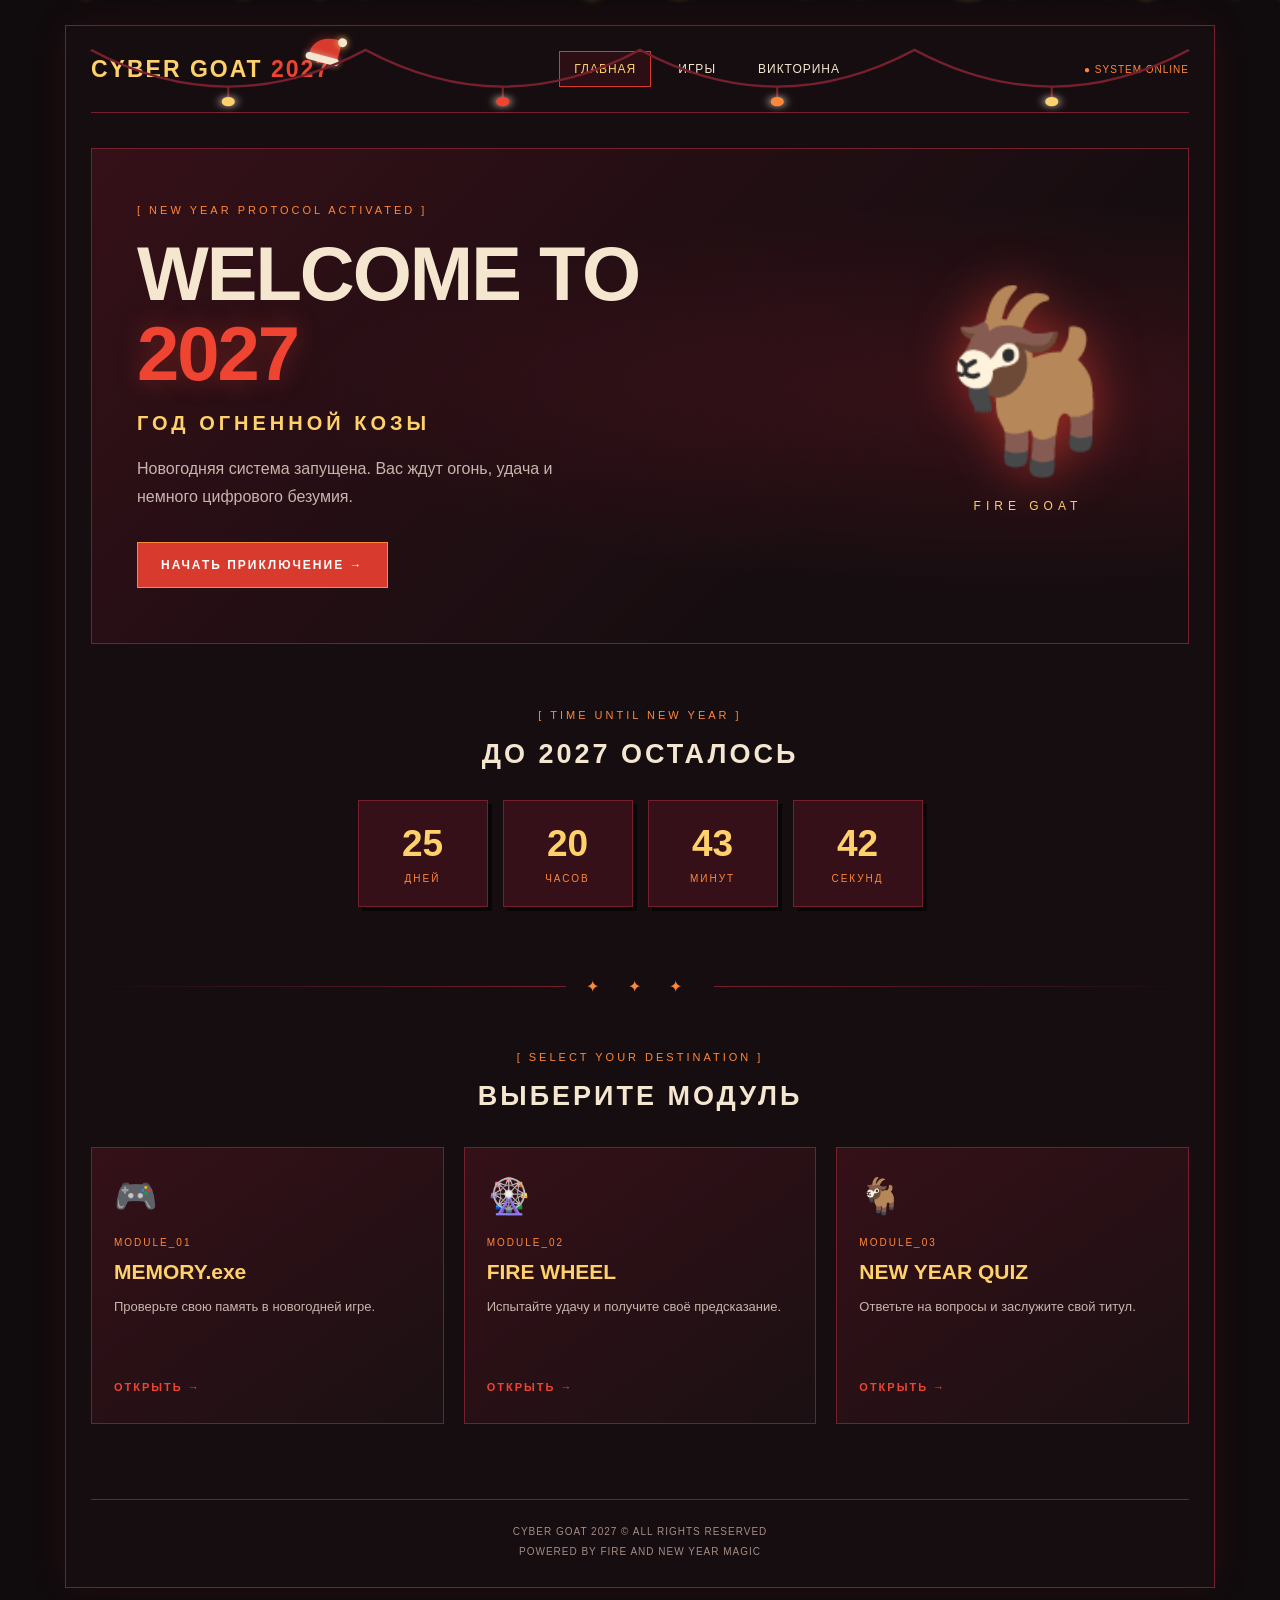
==== index.html @ 976cb4b3 "Add files via upload" ====
<!DOCTYPE html>
<html lang="ru">
<head>
    <meta charset="UTF-8">
    <meta name="viewport" content="width=device-width, initial-scale=1.0">

    <title>CYBER GOAT 2027</title>

    <!-- Подключаем таблицу стилей -->
    <link rel="stylesheet" href="style.css">
</head>

<body>

    <!-- Новогодний снегопад -->
<div class="snowfall" aria-hidden="true"></div>

    <!-- Основная оболочка сайта -->
    <div class="site-wrapper">

        <!-- Шапка сайта -->
        <header class="header">
            <!-- Новогодняя гирлянда -->
<div class="christmas-garland" aria-hidden="true">

    <svg viewBox="0 0 1000 110" preserveAspectRatio="none">

        <!-- Провод с большими дугами -->
        <path
            d="M0 5
               Q125 100 250 5
               Q375 100 500 5
               Q625 100 750 5
               Q875 100 1000 5"
            fill="none"
            stroke="#76202D"
            stroke-width="3"
        />

        <!-- Маленькие подвесы -->
        <g stroke="#76202D" stroke-width="2">
            <path d="M125 52 V67"/>
            <path d="M375 52 V67"/>
            <path d="M625 52 V67"/>
            <path d="M875 52 V67"/>
        </g>

        <!-- Лампочки -->
        <g class="garland-bulbs">
            <circle cx="125" cy="72" r="6" fill="#FFD16A"/>
            <circle cx="375" cy="72" r="6" fill="#F04432"/>
            <circle cx="625" cy="72" r="6" fill="#FF8738"/>
            <circle cx="875" cy="72" r="6" fill="#FFD16A"/>
        </g>

    </svg>
</div>

          <a href="index.html" class="logo">
    <span class="santa-hat" aria-hidden="true">
        <span class="hat-pom"></span>
    </span>
    CYBER GOAT <span>2027</span>
</a>

            <!-- Навигация -->
            <nav class="navigation">
                <a href="index.html" class="active">ГЛАВНАЯ</a>
                <a href="game.html">ИГРЫ</a>
                <a href="quiz.html">ВИКТОРИНА</a>
            </nav>

            <div class="system-status">
                ● SYSTEM ONLINE
            </div>

        </header>

        <!-- Главный экран -->
        <main>

            <section class="hero">

                <div class="hero-content">

                    <p class="eyebrow">
                        [ NEW YEAR PROTOCOL ACTIVATED ]
                    </p>

                    <h1>
                        WELCOME TO
                        <span>2027</span>
                    </h1>

                    <h2>ГОД ОГНЕННОЙ КОЗЫ</h2>

                    <p class="hero-description">
                        Новогодняя система запущена.
                        Вас ждут огонь, удача и немного цифрового безумия.
                    </p>

                    <a href="game.html" class="main-button">
                        НАЧАТЬ ПРИКЛЮЧЕНИЕ →
                    </a>

                </div>

                <!-- Декоративный символ -->
                <div class="hero-symbol">
                    <div class="symbol-glow"></div>
                    <span>🐐</span>
                    <p>FIRE GOAT</p>
                </div>

            </section>

            <!-- Обратный отсчёт -->
            <section class="countdown-section">

                <p class="section-label">
                    [ TIME UNTIL NEW YEAR ]
                </p>

                <h2>ДО 2027 ОСТАЛОСЬ</h2>

                <div class="countdown" id="countdown">

                    <div class="time-card">
                        <span id="days">000</span>
                        <small>ДНЕЙ</small>
                    </div>

                    <div class="time-card">
                        <span id="hours">00</span>
                        <small>ЧАСОВ</small>
                    </div>

                    <div class="time-card">
                        <span id="minutes">00</span>
                        <small>МИНУТ</small>
                    </div>

                    <div class="time-card">
                        <span id="seconds">00</span>
                        <small>СЕКУНД</small>
                    </div>

                </div>

            </section>

            <!-- Разделитель -->
            <div class="section-divider">
                <span>✦ ✦ ✦</span>
            </div>

            <!-- Карточки разделов -->
            <section class="modules-section">

                <p class="section-label">
                    [ SELECT YOUR DESTINATION ]
                </p>

                <h2>ВЫБЕРИТЕ МОДУЛЬ</h2>

                <div class="modules-grid">

                    <article class="module-card">
                        <span class="module-icon">🎮</span>
                        <p class="module-code">MODULE_01</p>
                        <h3>MEMORY.exe</h3>
                        <p>Проверьте свою память в новогодней игре.</p>
                        <a href="game.html">ОТКРЫТЬ →</a>
                    </article>

                    <article class="module-card">
                        <span class="module-icon">🎡</span>
                        <p class="module-code">MODULE_02</p>
                        <h3>FIRE WHEEL</h3>
                        <p>Испытайте удачу и получите cвоё предсказание.</p>
                        <a href="game.html">ОТКРЫТЬ →</a>
                    </article>

                    <article class="module-card">
                        <span class="module-icon">🐐</span>
                        <p class="module-code">MODULE_03</p>
                        <h3>NEW YEAR QUIZ</h3>
                        <p>Ответьте на вопросы и заслужите свой титул.</p>
                        <a href="quiz.html">ОТКРЫТЬ →</a>
                    </article>

                </div>

            </section>

        </main>

        <!-- Подвал -->
        <footer class="footer">
            <p>CYBER GOAT 2027 © ALL RIGHTS RESERVED</p>
            <p>POWERED BY FIRE AND NEW YEAR MAGIC</p>
        </footer>

    </div>

    <!-- Подключаем JavaScript -->
    <script src="script.js"></script>

</body>
</html>
---- style.css ----
/* ==========================================
   CYBER GOAT 2027 — MAIN STYLES
   ЧАСТЬ 1. ОСНОВА И ШАПКА
========================================== */

/* Цветовая палитра сайта */
:root {
    --obsidian: #100B0D;
    --garnet: #351018;
    --burgundy: #76202D;
    --fire: #D83B2E;
    --flame: #F04432;
    --amber: #FF8738;
    --gold: #FFD16A;
    --cream: #F5E6D0;
}

/* Убираем стандартные отступы браузера */
* {
    margin: 0;
    padding: 0;
    box-sizing: border-box;
}

/* Основной фон страницы */
body {
    background-color: var(--obsidian);
    color: var(--cream);
    font-family: Arial, sans-serif;
    padding: 25px 15px;
}

/* Общая оболочка сайта */
.site-wrapper {
    max-width: 1150px;
    margin: 0 auto;
    padding: 25px;
    border: 1px solid var(--burgundy);
    background: #160D10;
    box-shadow: 0 0 35px rgba(169, 30, 50, 0.12);
}

/* Шапка */
.header {
    display: flex;
    align-items: center;
    justify-content: space-between;
    flex-wrap: wrap;
    gap: 20px;
    padding-bottom: 25px;
    border-bottom: 1px solid var(--burgundy);
}

/* Логотип */
.logo {
    color: var(--gold);
    font-size: 23px;
    font-weight: bold;
    letter-spacing: 2px;
    text-decoration: none;
}

.logo span {
    color: var(--flame);
}

/* Навигация */
.navigation {
    display: flex;
    flex-wrap: wrap;
    gap: 12px;
}

.navigation a {
    color: var(--cream);
    text-decoration: none;
    font-size: 12px;
    letter-spacing: 1px;
    padding: 10px 14px;
    border: 1px solid transparent;
    transition: 0.3s;
}

/* Наведение и активная страница */
.navigation a:hover,
.navigation a.active {
    color: var(--gold);
    border-color: var(--fire);
    background: rgba(169, 30, 50, 0.15);
}

/* Статус системы */
.system-status {
    color: #FF8738;
    font-size: 10px;
    letter-spacing: 1px;
}

/* Подвал */
.footer {
    margin-top: 55px;
    padding-top: 22px;
    border-top: 1px solid var(--burgundy);
    text-align: center;
    color: #A78C84;
    font-size: 10px;
    letter-spacing: 1px;
    line-height: 2;
}

/* ==========================================
   ЧАСТЬ 2. ГЛАВНЫЙ ЭКРАН
========================================== */

/* Главный экран */
.hero {
    display: flex;
    justify-content: space-between;
    align-items: center;
    gap: 40px;
    min-height: 420px;
    padding: 55px 45px;
    margin-top: 35px;
    background:
        radial-gradient(ellipse at 85% 50%, rgba(169, 30, 50, 0.22), transparent 55%),
        linear-gradient(135deg, #351018, #160D10 70%);
    border: 1px solid #76202D;
    position: relative;
    overflow: hidden;
}

/* Декоративная подпись */
.eyebrow,
.section-label {
    color: var(--amber);
    font-size: 11px;
    letter-spacing: 3px;
    margin-bottom: 18px;
}

/* Текстовая часть */
.hero-content {
    max-width: 620px;
    position: relative;
    z-index: 2;
}

/* Главный заголовок */
.hero h1 {
    font-size: clamp(38px, 6vw, 76px);
    line-height: 1.05;
    letter-spacing: -2px;
    margin-bottom: 18px;
}

.hero h1 span {
    display: block;
    color: var(--flame);
    text-shadow: 0 0 25px rgba(240, 68, 50, 0.35);
}

/* Подзаголовок */
.hero h2 {
    color: var(--gold);
    font-size: 20px;
    letter-spacing: 4px;
    margin-bottom: 20px;
}

/* Описание */
.hero-description {
    color: #C8B5AC;
    line-height: 1.8;
    max-width: 440px;
    margin-bottom: 30px;
}

/* Главная кнопка */
.main-button {
    display: inline-block;
    padding: 15px 23px;
    background: var(--fire);
    color: white;
    text-decoration: none;
    font-size: 12px;
    font-weight: bold;
    letter-spacing: 2px;
    border: 1px solid var(--amber);
    transition: 0.3s;
}

.main-button:hover {
    background: var(--amber);
    color: var(--obsidian);
    box-shadow: 0 0 25px rgba(255, 135, 56, 0.35);
}

/* Символ Огненной Козы */
.hero-symbol {
    min-width: 230px;
    text-align: center;
    position: relative;
    z-index: 1;
}

.hero-symbol span {
    display: block;
    font-size: clamp(100px, 16vw, 175px);
    filter: drop-shadow(0 0 25px rgba(240, 68, 50, 0.55));
}

.hero-symbol p {
    color: var(--gold);
    letter-spacing: 5px;
    font-size: 12px;
    margin-top: 15px;
}

/* Обратный отсчёт */
.countdown-section {
    text-align: center;
    padding: 65px 10px 45px;
}

.countdown-section h2,
.modules-section h2 {
    font-size: 27px;
    letter-spacing: 3px;
    margin-bottom: 30px;
}

/* Карточки времени */
.countdown {
    display: flex;
    justify-content: center;
    flex-wrap: wrap;
    gap: 15px;
}

.time-card {
    width: 130px;
    padding: 22px 10px;
    background: var(--garnet);
    border: 1px solid var(--burgundy);
    box-shadow: 4px 4px 0 #080607;
}

.time-card span {
    display: block;
    color: var(--gold);
    font-size: 37px;
    font-weight: bold;
    font-variant-numeric: tabular-nums;
}

.time-card small {
    display: block;
    color: var(--amber);
    font-size: 10px;
    letter-spacing: 2px;
    margin-top: 8px;
}

/* Разделитель секций */
.section-divider {
    display: flex;
    align-items: center;
    justify-content: center;
    gap: 20px;
    margin: 25px 0;
    color: var(--amber);
    letter-spacing: 12px;
}

.section-divider::before,
.section-divider::after {
    content: "";
    height: 1px;
    flex: 1;
    background: linear-gradient(90deg, transparent, var(--burgundy));
}

.section-divider::after {
    background: linear-gradient(90deg, var(--burgundy), transparent);
}

/* Секция модулей */
.modules-section {
    text-align: center;
    padding: 30px 0 20px;
}

/* Сетка карточек */
.modules-grid {
    display: grid;
    grid-template-columns: repeat(3, 1fr);
    gap: 20px;
    margin-top: 35px;
}

/* Карточка модуля */
.module-card {
    padding: 28px 22px;
    text-align: left;
    background: linear-gradient(145deg, #351018, #1B1013);
    border: 1px solid var(--burgundy);
    transition: 0.3s;
}

.module-card:hover {
    transform: translateY(-6px);
    border-color: var(--amber);
    box-shadow: 0 10px 25px rgba(169, 30, 50, 0.2);
}

.module-icon {
    display: block;
    font-size: 35px;
    margin-bottom: 20px;
}

.module-code {
    color: var(--amber);
    font-size: 10px;
    letter-spacing: 2px;
}

.module-card h3 {
    color: var(--gold);
    font-size: 21px;
    margin: 12px 0;
}

.module-card p:not(.module-code) {
    color: #C8B5AC;
    font-size: 13px;
    line-height: 1.7;
    min-height: 65px;
}

.module-card a {
    display: inline-block;
    color: var(--flame);
    text-decoration: none;
    font-size: 11px;
    font-weight: bold;
    letter-spacing: 2px;
    margin-top: 20px;
}

.module-card a:hover {
    color: var(--gold);
}
/* ==========================================
   ЧАСТЬ 3. ИГРОВАЯ СТРАНИЦА
========================================== */

/* Заголовок внутренних страниц */
.page-heading {
    text-align: center;
    padding: 55px 15px 35px;
    border-bottom: 1px solid var(--burgundy);
    margin-bottom: 35px;
}

.page-heading p {
    color: var(--amber);
    font-size: 11px;
    letter-spacing: 4px;
    margin-bottom: 15px;
}

.page-heading h1 {
    color: var(--gold);
    font-size: clamp(30px, 5vw, 48px);
    letter-spacing: 3px;
}

/* Общая игровая панель */
.game-section {
    padding: 30px;
    margin-bottom: 35px;
    background: linear-gradient(145deg, #241015, #160D10);
    border: 1px solid var(--burgundy);
}

/* Заголовки игровых блоков */
.game-heading {
    text-align: center;
    margin-bottom: 30px;
}

.game-heading h2 {
    color: var(--gold);
    font-size: 25px;
    letter-spacing: 3px;
    margin-bottom: 12px;
}

.game-heading p {
    color: #C8B5AC;
    font-size: 13px;
    line-height: 1.7;
}

/* Поле игры MEMORY */
.memory-game {
    display: grid;
    grid-template-columns: repeat(4, minmax(65px, 100px));
    justify-content: center;
    gap: 12px;
    margin: 30px auto;
}

/* Карточки памяти */
.memory-card {
    aspect-ratio: 1;
    display: flex;
    align-items: center;
    justify-content: center;
    background: var(--garnet);
    border: 1px solid var(--burgundy);
    color: var(--gold);
    font-size: 30px;
    cursor: pointer;
    transition: 0.25s;
    user-select: none;
}

.memory-card:hover {
    border-color: var(--amber);
    background: #501923;
    transform: scale(1.04);
}

.memory-card.matched {
    background: #63301F;
    border-color: var(--gold);
    color: var(--cream);
    cursor: default;
    box-shadow: 0 0 15px rgba(255, 209, 106, 0.15);
}

/* Игровые кнопки */
.game-button {
    display: block;
    margin: 20px auto 0;
    padding: 14px 24px;
    background: var(--fire);
    color: white;
    border: 1px solid var(--amber);
    font-size: 11px;
    font-weight: bold;
    letter-spacing: 2px;
    cursor: pointer;
    transition: 0.3s;
}

.game-button:hover:not(:disabled) {
    background: var(--amber);
    color: var(--obsidian);
    box-shadow: 0 0 20px rgba(255, 135, 56, 0.25);
}

.game-button:disabled {
    opacity: 0.45;
    cursor: not-allowed;
}

/* Сообщения игры */
.game-message {
    min-height: 25px;
    margin-top: 18px;
    color: var(--gold);
    text-align: center;
    font-size: 13px;
}

/* Колесо фортуны */
.wheel-container {
    position: relative;
    width: min(280px, 75vw);
    aspect-ratio: 1;
    margin: 35px auto;
}

/* Само колесо */
.wheel {
    width: 100%;
    height: 100%;
    display: flex;
    align-items: center;
    justify-content: center;
    border-radius: 50%;
    border: 7px solid var(--gold);
    background: conic-gradient(
        #A91E32 0deg 60deg,
        #FF8738 60deg 120deg,
        #351018 120deg 180deg,
        #D83B2E 180deg 240deg,
        #FFD16A 240deg 300deg,
        #76202D 300deg 360deg
    );
    box-shadow:
        0 0 0 5px #351018,
        0 0 30px rgba(240, 68, 50, 0.25);
    transition: transform 4s cubic-bezier(0.12, 0.65, 0.15, 1);
}

.wheel span {
    color: white;
    font-size: 55px;
    text-shadow: 0 2px 8px #351018;
}

/* Указатель колеса */
.wheel-pointer {
    position: absolute;
    top: -17px;
    left: 50%;
    transform: translateX(-50%);
    z-index: 2;
    width: 0;
    height: 0;
    border-left: 15px solid transparent;
    border-right: 15px solid transparent;
    border-top: 28px solid var(--gold);
    filter: drop-shadow(0 3px 3px #000);
}

/* Сообщение колеса */
#wheel-message {
    min-height: 30px;
    color: var(--gold);
    text-align: center;
    font-size: 14px;
    line-height: 1.6;
    margin-top: 20px;
}

/* Адаптация игровой страницы */
@media (max-width: 600px) {
    .game-section {
        padding: 20px 12px;
    }

    .memory-game {
        gap: 8px;
    }

    .memory-card {
        font-size: 25px;
}
}
/* ==========================================
   ЧАСТЬ 4. ВИКТОРИНА И СЕКРЕТНОЕ ПРЕДСКАЗАНИЕ
========================================== */

/* Контейнер викторины */
#quiz-container {
    max-width: 750px;
    margin: 0 auto;
}

/* Индикатор прогресса */
#quiz-progress {
    color: var(--amber);
    font-size: 11px;
    letter-spacing: 3px;
    text-align: center;
    margin-bottom: 25px;
}

/* Текст вопроса */
#question {
    color: var(--gold);
    font-size: 22px;
    line-height: 1.5;
    text-align: center;
    margin-bottom: 28px;
}

/* Варианты ответов */
#answers {
    display: grid;
    grid-template-columns: repeat(2, minmax(0, 1fr));
    gap: 13px;
}

/* Кнопки ответов */
.answer-button {
    padding: 17px 15px;
    background: #351018;
    color: var(--cream);
    border: 1px solid var(--burgundy);
    font-size: 13px;
    line-height: 1.5;
    cursor: pointer;
    transition: 0.25s;
}

.answer-button:hover:not(:disabled) {
    border-color: var(--amber);
    background: #501923;
}

.answer-button:disabled {
    cursor: default;
    opacity: 0.8;
}

/* Правильный и неправильный ответы */
.answer-button.correct {
    background: #34401F;
    border-color: #A6C66A;
    color: #E6F3C8;
}

.answer-button.wrong {
    background: #501923;
    border-color: var(--flame);
    color: #FFD0C5;
}

/* Сообщение после ответа */
#quiz-message {
    min-height: 35px;
    margin-top: 22px;
    text-align: center;
    color: var(--gold);
    font-size: 14px;
    line-height: 1.6;
}

/* Секретное предсказание */
.prediction-section {
    margin-top: 45px;
    padding: 30px 20px;
    background:
        radial-gradient(ellipse at center, rgba(169, 30, 50, 0.2), transparent 70%),
        #160D10;
    border: 1px solid var(--burgundy);
    text-align: center;
}

.prediction-section[hidden] {
    display: none !important;
}

.prediction-section:not([hidden]) {
    display: block;
}

.prediction-screen {
    max-width: 600px;
    margin: 0 auto;
}

/* Символ козы */
.goat-symbol {
    font-size: 85px;
    margin: 20px 0;
    filter: drop-shadow(0 0 20px rgba(240, 68, 50, 0.4));
}

/* Статус системы */
#prediction-status {
    color: var(--amber);
    font-size: 11px;
    letter-spacing: 3px;
    margin: 18px 0;
}

/* Текст предсказания */
#prediction-result {
    color: var(--gold);
    font-size: 17px;
    line-height: 1.8;
    margin: 25px auto;
    max-width: 500px;
}

/* Эффект глитча */
.prediction-screen.glitch {
    animation: goat-glitch 0.18s infinite;
}

@keyframes goat-glitch {
    0% {
        transform: translate(0);
        filter: hue-rotate(0deg);
    }

    25% {
        transform: translate(-3px, 2px);
        filter: hue-rotate(25deg);
    }

    50% {
        transform: translate(3px, -2px);
        filter: hue-rotate(-25deg);
    }

    75% {
        transform: translate(-2px, -1px);
        filter: hue-rotate(15deg);
    }

    100% {
        transform: translate(0);
        filter: hue-rotate(0deg);
    }
}

/* Адаптация викторины */
@media (max-width: 600px) {
    #answers {
        grid-template-columns: 1fr;
    }

    #question {
        font-size: 19px;
    }

    .prediction-section {
        padding: 25px 12px;
    }
}

/* ==========================================
   ЧАСТЬ 5. ОБЩАЯ АДАПТАЦИЯ
========================================== */

@media (max-width: 800px) {
    body {
        padding: 10px;
    }

    .site-wrapper {
        padding: 18px;
    }

    .hero {
        flex-direction: column;
        text-align: center;
        padding: 40px 20px;
    }

    .hero-description {
        margin-left: auto;
        margin-right: auto;
    }

    .hero-symbol {
        min-width: auto;
    }

    .modules-grid {
        grid-template-columns: 1fr;
    }

    .header {
        justify-content: center;
        text-align: center;
    }

    .navigation {
        justify-content: center;
    }
}

/* ==========================================
   CYBER GOAT — CORRUPTED REALITY
========================================== */

/* Общий режим цифрового сбоя */
body.system-glitch {
    overflow-x: hidden;
}

/* Горизонтальные разрывы и цветовые помехи */
body.system-glitch .site-wrapper {
    position: relative;
    animation: reality-shift 0.35s infinite steps(2);
}

/* Слои цифровых помех */
body.system-glitch .site-wrapper::before {
    content: "";
    position: absolute;
    inset: 0;
    z-index: 100;
    pointer-events: none;

    background:
        linear-gradient(
            90deg,
            transparent 20%,
            rgba(240, 68, 50, 0.18) 21%,
            transparent 23%
        ),
        repeating-linear-gradient(
            0deg,
            transparent 0px,
            transparent 24px,
            rgba(255, 209, 106, 0.12) 25px,
            transparent 28px
        );

    animation: signal-noise 0.3s infinite steps(3);
}

/* Небольшое системное сообщение */
body.system-glitch .site-wrapper::after {
    content: "SIGNAL LOST";
    position: fixed;
    top: 20px;
    right: 20px;
    z-index: 10001;

    padding: 10px 14px;
    border: 1px solid var(--flame);
    background: #100B0D;
    color: var(--flame);

    font-size: 11px;
    letter-spacing: 3px;
    pointer-events: none;

    animation: terminal-error 0.45s infinite;
}

/* Раздвоение заголовков */
body.system-glitch .hero h1,
body.system-glitch .hero h2,
body.system-glitch .page-heading h1,
body.system-glitch .game-heading h2 {
    animation: text-corruption 0.22s infinite steps(2);
}

/* Карточки теряют положение */
body.system-glitch .module-card,
body.system-glitch .game-section,
body.system-glitch .time-card {
    animation: block-corruption 0.4s infinite steps(2);
}

/* Случайные горизонтальные смещения */
@keyframes reality-shift {
    0% {
        transform: translate(0);
        filter: none;
    }
    20% {
        transform: translate(5px, -2px);
        filter: contrast(1.3);
    }
    40% {
        transform: translate(-4px, 1px);
        filter: hue-rotate(15deg);
    }
    60% {
        transform: translate(2px, 0);
        filter: saturate(1.8);
    }
    80% {
        transform: translate(-3px, -1px);
        filter: hue-rotate(-15deg);
    }
    100% {
        transform: translate(0);
        filter: none;
    }
}

/* Мерцание сигнала */
@keyframes signal-noise {
    0% {
        opacity: 0.2;
        transform: translateX(-5px);
        clip-path: inset(10% 0 75% 0);
    }
    25% {
        opacity: 0.9;
        transform: translateX(8px);
        clip-path: inset(35% 0 45% 0);
    }
    50% {
        opacity: 0.4;
        transform: translateX(-3px);
        clip-path: inset(65% 0 15% 0);
    }
    75% {
        opacity: 1;
        transform: translateX(4px);
        clip-path: inset(80% 0 5% 0);
    }
    100% {
        opacity: 0.2;
        transform: translateX(0);
        clip-path: inset(10% 0 75% 0);
    }
}

/* Системная ошибка */
@keyframes terminal-error {
    0% {
        opacity: 1;
        transform: translateX(0);
        content: "SIGNAL LOST";
    }
    25% {
        opacity: 0.4;
        transform: translateX(-5px);
        content: "ERROR 404";
    }
    50% {
        opacity: 1;
        transform: translateX(3px);
        content: "UNKNOWN ENTITY";
    }
    75% {
        opacity: 0.6;
        transform: translateX(-2px);
        content: "CORRUPTED";
    }
    100% {
        opacity: 1;
        transform: translateX(0);
        content: "SIGNAL LOST";
    }
}

/* Цветовое раздвоение текста */
@keyframes text-corruption {
    0% {
        transform: translateX(0);
        text-shadow: none;
    }
    25% {
        transform: translateX(3px);
        text-shadow: -4px 0 var(--flame), 4px 0 var(--gold);
    }
    50% {
        transform: translateX(-4px) skewX(3deg);
        text-shadow: 4px 0 var(--flame), -3px 0 var(--gold);
    }
    75% {
        transform: translateX(2px);
        text-shadow: -3px 0 var(-
-gold), 3px 0 var(--flame);
    }
    100% {
        transform: translateX(0);
        text-shadow: none;
    }
}

/* Искажение отдельных блоков */
@keyframes block-corruption {
    0% {
        transform: translateX(0);
        clip-path: inset(0);
    }
    25% {
        transform: translateX(5px);
        clip-path: inset(5% 0 65% 0);
    }
    50% {
        transform: translateX(-6px);
        clip-path: inset(40% 0 20% 0);
    }
    75% {
        transform: translateX(3px);
        clip-path: inset(75% 0 5% 0);
    }
    100% {
        transform: translateX(0);
        clip-path: inset(0);
    }
}

/* ==========================================
   TERMINAL HACK + WINDOWS APOCALYPSE
========================================== */

#cyber-hack-overlay {
    position: fixed;
    inset: 0;
    z-index: 10000;
    display: none;
    overflow: hidden;
    background: rgba(5, 4, 5, 0.96);
    color: #F5E6D0;
    font-family: Consolas, monospace;
}

#cyber-hack-overlay.active {
    display: block;
}

/* Терминал */
.hack-terminal {
    position: absolute;
    top: 8%;
    left: 5%;
    width: 90%;
    max-width: 650px;
    min-height: 230px;
    padding: 20px;
    border: 1px solid #FF8738;
    background: #100B0D;
    box-shadow: 0 0 35px rgba(240, 68, 50, 0.25);
    z-index: 2;
}

.hack-terminal-header {
    display: flex;
    justify-content: space-between;
    gap: 10px;
    padding-bottom: 12px;
    margin-bottom: 15px;
    border-bottom: 1px solid #76202D;
    color: #FF8738;
    font-size: 11px;
    letter-spacing: 2px;
}

.hack-terminal-header span:last-child {
    color: #F04432;
}

.hack-lines {
    color: #FFD16A;
    font-size: 12px;
    line-height: 1.9;
    overflow-wrap: anywhere;
}

.hack-line {
    animation: terminal-type 0.2s steps(2);
}

.hack-line::before {
    content: "> ";
    color: #F04432;
}

.hack-cursor {
    display: inline-block;
    width: 8px;
    height: 14px;
    margin-left: 5px;
    background: #FF8738;
    vertical-align: middle;
    animation: cursor-blink 0.7s infinite;
}

/* Окна системных ошибок */
.hack-error-window {
    position: absolute;
    width: min(300px, 80vw);
    padding: 3px;
    background: #1B1114;
    border: 1px solid #D83B2E;
    box-shadow: 7px 7px 0 rgba(0, 0, 0, 0.7);
    animation: window-appear 0.25s steps(3);
    z-index: 4;
}

.hack-error-title {
    display: flex;
    justify-content: space-between;
    align-items: center;
    padding: 9px;
    background: #76202D;
    color: #F5E6D0;
    font-size: 11px;
    font-weight: bold;
}

.hack-error-close {
    color: white;
    border: 1px solid #F5E6D0;
    padding: 1px 5px;
}

.hack-error-content {
    padding: 17px 12px;
    color: #F5E6D0;
    font-size: 12px;
    line-height: 1.7;
}

.hack-error-content strong {
    display: block;
    color: #FF8738;
    margin-bottom: 7px;
}

.hack-error-content button {
    display: block;
    margin: 12px auto 0;
    padding: 6px 18px;
    color: #F5E6D0;
    background: #351018;
    border: 1px solid #FF8738;
    font: inherit;
}

/* Финальное окно */
.hack-final-window {
    position: absolute;
    z-index: 10;
    top: 50%;
    left: 50%;
    width: min(360px, 88vw);
    padding: 25px;
    transform: translate(-50%, -50%);
    background: #1B1013;
    border: 2px solid #FFD16A;
    box-shadow: 0 0 45px rgba(240, 68, 50, 0.45);
    text-align: center;
    animation: window-appear 0.4s steps(4);
}

.hack-final-window h2 {
    color: #FFD16A;
    font-size: 20px;
    margin-bottom: 15px;
}

.hack-final-window p {
    color: #F5E6D0;
    font-size: 12px;
    line-height: 1.8;
}

/* Анимации */
@keyframes terminal-type {
    from { opacity: 0; transform: translateX(-8px); }
    to { opacity: 1; transform: translateX(0); }
}

@keyframes cursor-blink {
    50% { opacity: 0; }
}

@keyframes window-appear {
    from {
        opacity: 0;
        transform: translate(12px, -8px) scale(0.94);
    }
    to {
        opacity: 1;
        transform: translate(0, 0) scale(1);
    }
}

/* Дополнительный хаос системного взлома */

/* Красное предупреждение сверху */
#cyber-hack-overlay::before {
    content: "⚠ CRITICAL SYSTEM FAILURE // FIRE GOAT DETECTED ⚠";
    position: absolute;
    z-index: 20;
    top: 0;
    left: 0;
    width: 100%;
    padding: 12px 5px;
    box-sizing: border-box;
    background: #D83B2E;
    color: #100B0D;
    text-align: center;
    font-size: 11px;
    font-weight: bold;
    letter-spacing: 2px;
    animation: warning-flash 0.45s infinite alternate;
}

/* Окошки слегка дрожат */
.hack-error-window {
    animation:
        window-appear 0.25s steps(3),
        error-shake 0.13s infinite alternate;
}

/* Счётчик ошибок */
#hack-error-counter {
    color: #FFD16A;
    font-size: 11px;
    font-weight: bold;
    white-space: nowrap;
}

/* Анимации */
@keyframes warning-flash {
    from {
        background: #D83B2E;
        opacity: 1;
    }
    to {
        background: #FF8738;
        opacity: 0.65;
    }
}

@keyframes error-shake {
    from {
        transform: translateX(-2px) rotate(-0.3deg);
    }
    to {
        transform: translateX(2px) rotate(0.3deg);
    }
}

/* =================================
   NEW YEAR SNOWFALL
================================= */

.snowfall {
    position: fixed;
    inset: 0;
    pointer-events: none;
    z-index: 999;
    overflow: hidden;
}

.snowflake {
    position: absolute;
    top: -20px;
    color: #F5E6D0;
    opacity: 0.8;
    font-size: 12px;
    text-shadow: 0 0 8px #FFD16A;
    animation: snow-fall linear infinite;
}

@keyframes snow-fall {
    0% {
        transform: translateY(-20px) translateX(0) rotate(0deg);
    }

    100% {
        transform: translateY(110vh) translateX(45px) rotate(360deg);
    }
}

/* =================================
   SANTA HAT ON LOGO
================================= */

.logo {
    position: relative;
    display: inline-block;
}

.santa-hat {
    position: absolute;
    width: 29px;
    height: 23px;
    top: -19px;
    left: 220px;
    background: #D83B2E;
    border-radius: 80% 15% 10% 10%;
    transform: rotate(15deg);
    z-index: 5;
    box-shadow: 0 0 10px rgba(216, 59, 46, 0.5);
}

.santa-hat::after {
    content: "";
    position: absolute;
    width: 34px;
    height: 7px;
    bottom: -3px;
    left: -3px;
    background: #F5E6D0;
    border-radius: 8px;
    box-shadow: 0 0 6px rgba(245, 230, 208, 0.6);
}

.hat-pom {
    position: absolute;
    width: 9px;
    height: 9px;
    right: -5px;
    top: -3px;
    background: #F5E6D0;
    border-radius: 50%;
    box-shadow: 0 0 7px #FFD16A;
}

/* =================================
   CYBER CHRISTMAS WAVY GARLAND
================================= */

.header {
    position: relative;
    isolation: isolate;
}

.christmas-garland {
    position: absolute;
    top: -5px;
    left: 0;
    width: 100%;
    height: 85px;
    z-index: 10;
    pointer-events: none;
    overflow: visible;
}

.christmas-garland svg {
    display: block;
    width: 100%;
    height: 100%;
    overflow: visible;
}

.garland-bulbs circle {
    filter: drop-shadow(0 0 5px currentColor);
    animation: bulb-glow 1.4s infinite alternate;
}

.garland-bulbs circle:nth-child(2) {
    animation-delay: 0.4s;
}

.garland-bulbs circle:nth-child(3) {
    animation-delay: 0.8s;
}

.garland-bulbs circle:nth-child(4) {
    animation-delay: 1.1s;
}

@keyframes bulb-glow {
    from {
        opacity: 0.55;
    }

    to {
        opacity: 1;
        filter: drop-shadow(0 0 10px #FFD16A);
    }
}
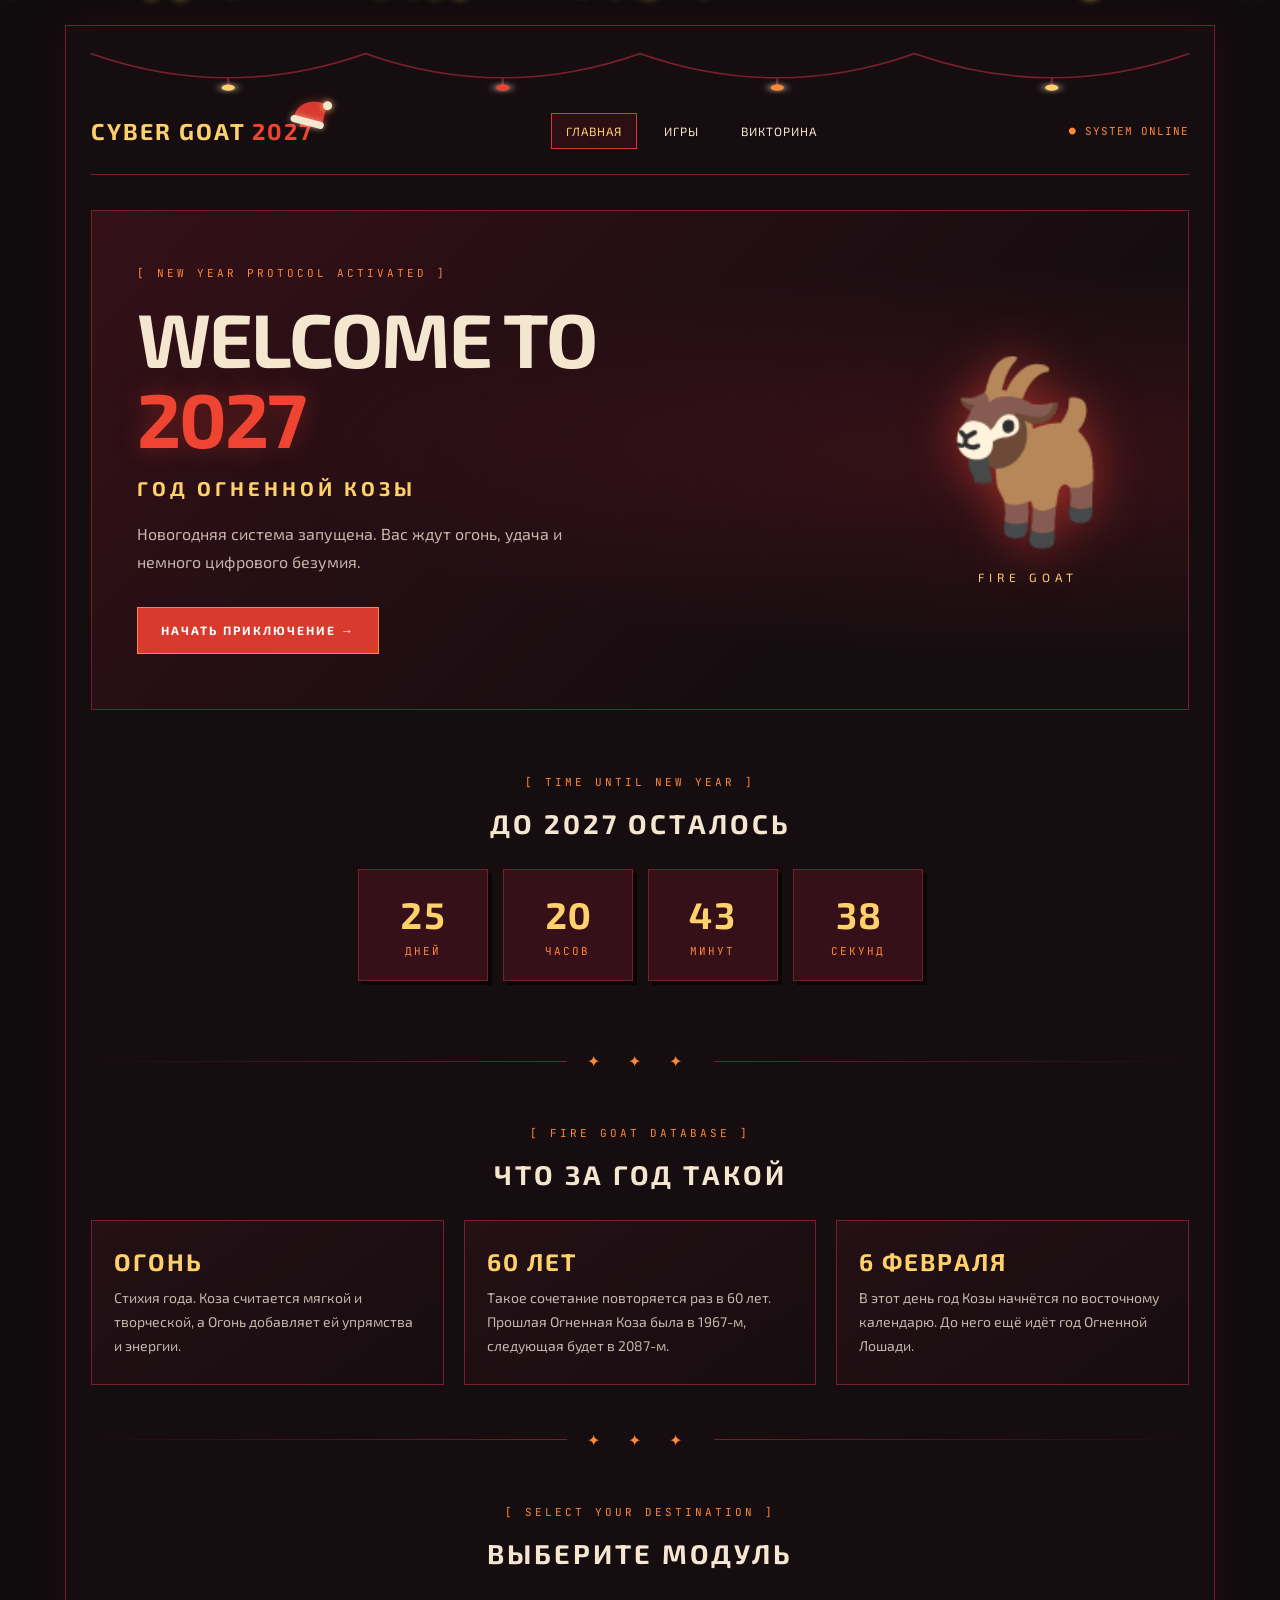
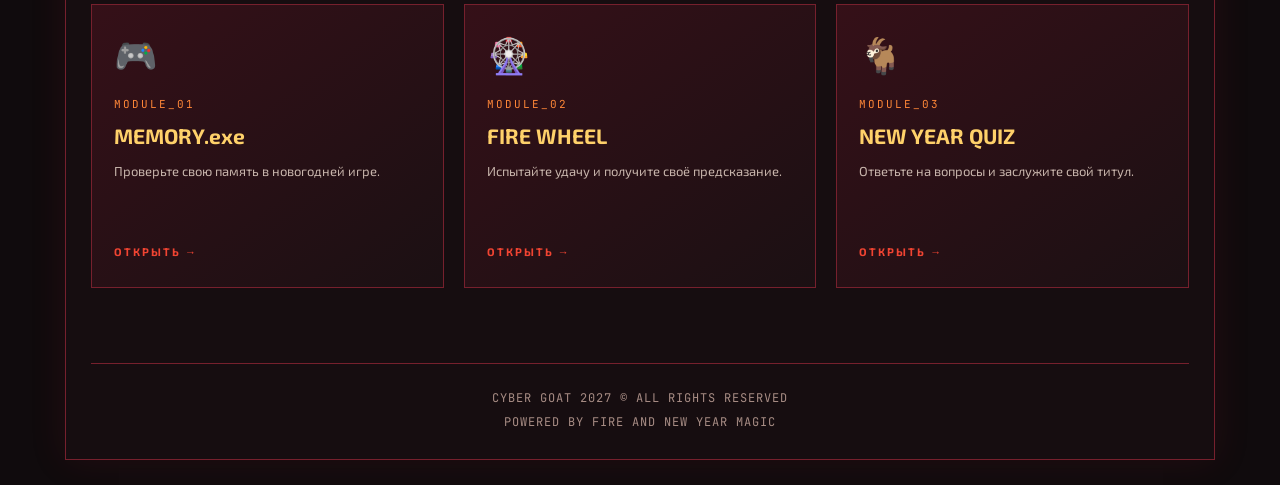
==== commit cba5af21: "Add files via upload" ====
--- a/index.html
+++ b/index.html
@@ -1,210 +1,262 @@
-<!DOCTYPE html>
-<html lang="ru">
-<head>
-    <meta charset="UTF-8">
-    <meta name="viewport" content="width=device-width, initial-scale=1.0">
-
-    <title>CYBER GOAT 2027</title>
-
-    <!-- Подключаем таблицу стилей -->
-    <link rel="stylesheet" href="style.css">
-</head>
-
-<body>
-
-    <!-- Новогодний снегопад -->
-<div class="snowfall" aria-hidden="true"></div>
-
-    <!-- Основная оболочка сайта -->
-    <div class="site-wrapper">
-
-        <!-- Шапка сайта -->
-        <header class="header">
-            <!-- Новогодняя гирлянда -->
-<div class="christmas-garland" aria-hidden="true">
-
-    <svg viewBox="0 0 1000 110" preserveAspectRatio="none">
-
-        <!-- Провод с большими дугами -->
-        <path
-            d="M0 5
-               Q125 100 250 5
-               Q375 100 500 5
-               Q625 100 750 5
-               Q875 100 1000 5"
-            fill="none"
-            stroke="#76202D"
-            stroke-width="3"
-        />
-
-        <!-- Маленькие подвесы -->
-        <g stroke="#76202D" stroke-width="2">
-            <path d="M125 52 V67"/>
-            <path d="M375 52 V67"/>
-            <path d="M625 52 V67"/>
-            <path d="M875 52 V67"/>
-        </g>
-
-        <!-- Лампочки -->
-        <g class="garland-bulbs">
-            <circle cx="125" cy="72" r="6" fill="#FFD16A"/>
-            <circle cx="375" cy="72" r="6" fill="#F04432"/>
-            <circle cx="625" cy="72" r="6" fill="#FF8738"/>
-            <circle cx="875" cy="72" r="6" fill="#FFD16A"/>
-        </g>
-
-    </svg>
-</div>
-
-          <a href="index.html" class="logo">
-    <span class="santa-hat" aria-hidden="true">
-        <span class="hat-pom"></span>
-    </span>
-    CYBER GOAT <span>2027</span>
-</a>
-
-            <!-- Навигация -->
-            <nav class="navigation">
-                <a href="index.html" class="active">ГЛАВНАЯ</a>
-                <a href="game.html">ИГРЫ</a>
-                <a href="quiz.html">ВИКТОРИНА</a>
-            </nav>
-
-            <div class="system-status">
-                ● SYSTEM ONLINE
-            </div>
-
-        </header>
-
-        <!-- Главный экран -->
-        <main>
-
-            <section class="hero">
-
-                <div class="hero-content">
-
-                    <p class="eyebrow">
-                        [ NEW YEAR PROTOCOL ACTIVATED ]
-                    </p>
-
-                    <h1>
-                        WELCOME TO
-                        <span>2027</span>
-                    </h1>
-
-                    <h2>ГОД ОГНЕННОЙ КОЗЫ</h2>
-
-                    <p class="hero-description">
-                        Новогодняя система запущена.
-                        Вас ждут огонь, удача и немного цифрового безумия.
-                    </p>
-
-                    <a href="game.html" class="main-button">
-                        НАЧАТЬ ПРИКЛЮЧЕНИЕ →
-                    </a>
-
-                </div>
-
-                <!-- Декоративный символ -->
-                <div class="hero-symbol">
-                    <div class="symbol-glow"></div>
-                    <span>🐐</span>
-                    <p>FIRE GOAT</p>
-                </div>
-
-            </section>
-
-            <!-- Обратный отсчёт -->
-            <section class="countdown-section">
-
-                <p class="section-label">
-                    [ TIME UNTIL NEW YEAR ]
-                </p>
-
-                <h2>ДО 2027 ОСТАЛОСЬ</h2>
-
-                <div class="countdown" id="countdown">
-
-                    <div class="time-card">
-                        <span id="days">000</span>
-                        <small>ДНЕЙ</small>
-                    </div>
-
-                    <div class="time-card">
-                        <span id="hours">00</span>
-                        <small>ЧАСОВ</small>
-                    </div>
-
-                    <div class="time-card">
-                        <span id="minutes">00</span>
-                        <small>МИНУТ</small>
-                    </div>
-
-                    <div class="time-card">
-                        <span id="seconds">00</span>
-                        <small>СЕКУНД</small>
-                    </div>
-
-                </div>
-
-            </section>
-
-            <!-- Разделитель -->
-            <div class="section-divider">
-                <span>✦ ✦ ✦</span>
-            </div>
-
-            <!-- Карточки разделов -->
-            <section class="modules-section">
-
-                <p class="section-label">
-                    [ SELECT YOUR DESTINATION ]
-                </p>
-
-                <h2>ВЫБЕРИТЕ МОДУЛЬ</h2>
-
-                <div class="modules-grid">
-
-                    <article class="module-card">
-                        <span class="module-icon">🎮</span>
-                        <p class="module-code">MODULE_01</p>
-                        <h3>MEMORY.exe</h3>
-                        <p>Проверьте свою память в новогодней игре.</p>
-                        <a href="game.html">ОТКРЫТЬ →</a>
-                    </article>
-
-                    <article class="module-card">
-                        <span class="module-icon">🎡</span>
-                        <p class="module-code">MODULE_02</p>
-                        <h3>FIRE WHEEL</h3>
-                        <p>Испытайте удачу и получите cвоё предсказание.</p>
-                        <a href="game.html">ОТКРЫТЬ →</a>
-                    </article>
-
-                    <article class="module-card">
-                        <span class="module-icon">🐐</span>
-                        <p class="module-code">MODULE_03</p>
-                        <h3>NEW YEAR QUIZ</h3>
-                        <p>Ответьте на вопросы и заслужите свой титул.</p>
-                        <a href="quiz.html">ОТКРЫТЬ →</a>
-                    </article>
-
-                </div>
-
-            </section>
-
-        </main>
-
-        <!-- Подвал -->
-        <footer class="footer">
-            <p>CYBER GOAT 2027 © ALL RIGHTS RESERVED</p>
-            <p>POWERED BY FIRE AND NEW YEAR MAGIC</p>
-        </footer>
-
-    </div>
-
-    <!-- Подключаем JavaScript -->
-    <script src="script.js"></script>
-
-</body>
-</html>+<!DOCTYPE html>
+<html lang="ru">
+<head>
+    <meta charset="UTF-8">
+    <meta name="viewport" content="width=device-width, initial-scale=1.0">
+
+    <title>CYBER GOAT 2027</title>
+
+    <!-- Описание для поисковиков и превью ссылки -->
+    <meta name="description" content="Новогодний сайт к году Огненной Козы 2027: обратный отсчёт, игра на память, колесо предсказаний и викторина.">
+    <meta name="theme-color" content="#100B0D">
+    <meta property="og:title" content="CYBER GOAT 2027">
+    <meta property="og:description" content="Год Огненной Козы уже близко: играйте, отвечайте на вопросы и узнавайте будущее.">
+    <meta property="og:type" content="website">
+
+    <!-- Иконка вкладки -->
+    <link rel="icon" href="data:image/svg+xml,<svg xmlns=%22http://www.w3.org/2000/svg%22 viewBox=%220 0 100 100%22><text y=%22.9em%22 font-size=%2290%22>🐐</text></svg>">
+
+    <!-- Шрифты -->
+    <link rel="preconnect" href="https://fonts.googleapis.com">
+    <link rel="preconnect" href="https://fonts.gstatic.com" crossorigin>
+    <link href="https://fonts.googleapis.com/css2?family=Exo+2:wght@400;600;800&family=JetBrains+Mono:wght@500;700&display=swap" rel="stylesheet">
+
+    <!-- Подключаем таблицу стилей -->
+    <link rel="stylesheet" href="style.css">
+</head>
+
+<body>
+
+    <a class="skip-link" href="#main">Перейти к содержимому</a>
+
+    <!-- Новогодний снегопад -->
+    <div class="snowfall" aria-hidden="true"></div>
+
+    <!-- Основная оболочка сайта -->
+    <div class="site-wrapper">
+
+        <!-- Шапка сайта -->
+        <header class="header">
+            <!-- Новогодняя гирлянда -->
+            <div class="christmas-garland" aria-hidden="true">
+
+                <svg viewBox="0 0 1000 110" preserveAspectRatio="none">
+
+                    <!-- Провод с большими дугами -->
+                    <path
+                        d="M0 5
+                           Q125 100 250 5
+                           Q375 100 500 5
+                           Q625 100 750 5
+                           Q875 100 1000 5"
+                        fill="none"
+                        stroke="#76202D"
+                        stroke-width="3"
+                    />
+
+                    <!-- Маленькие подвесы -->
+                    <g stroke="#76202D" stroke-width="2">
+                        <path d="M125 52 V67"/>
+                        <path d="M375 52 V67"/>
+                        <path d="M625 52 V67"/>
+                        <path d="M875 52 V67"/>
+                    </g>
+
+                    <!-- Лампочки -->
+                    <g class="garland-bulbs">
+                        <circle cx="125" cy="72" r="6" fill="#FFD16A"/>
+                        <circle cx="375" cy="72" r="6" fill="#F04432"/>
+                        <circle cx="625" cy="72" r="6" fill="#FF8738"/>
+                        <circle cx="875" cy="72" r="6" fill="#FFD16A"/>
+                    </g>
+
+                </svg>
+            </div>
+
+            <a href="index.html" class="logo">
+                <span class="santa-hat" aria-hidden="true">
+                    <span class="hat-pom"></span>
+                </span>
+                CYBER GOAT <span>2027</span>
+            </a>
+
+            <!-- Навигация -->
+            <nav class="navigation" aria-label="Основная навигация">
+                <a href="index.html" class="active" aria-current="page">ГЛАВНАЯ</a>
+                <a href="game.html">ИГРЫ</a>
+                <a href="quiz.html">ВИКТОРИНА</a>
+            </nav>
+
+            <div class="system-status">
+                ● SYSTEM ONLINE
+            </div>
+
+        </header>
+
+        <!-- Главный экран -->
+        <main id="main">
+
+            <section class="hero">
+
+                <div class="hero-content">
+
+                    <p class="eyebrow">
+                        [ NEW YEAR PROTOCOL ACTIVATED ]
+                    </p>
+
+                    <h1>
+                        WELCOME TO
+                        <span>2027</span>
+                    </h1>
+
+                    <h2>ГОД ОГНЕННОЙ КОЗЫ</h2>
+
+                    <p class="hero-description">
+                        Новогодняя система запущена.
+                        Вас ждут огонь, удача и немного цифрового безумия.
+                    </p>
+
+                    <a href="game.html" class="main-button">
+                        НАЧАТЬ ПРИКЛЮЧЕНИЕ →
+                    </a>
+
+                </div>
+
+                <!-- Декоративный символ -->
+                <div class="hero-symbol">
+                    <div class="symbol-glow"></div>
+                    <span aria-hidden="true">🐐</span>
+                    <p>FIRE GOAT</p>
+                </div>
+
+            </section>
+
+            <!-- Обратный отсчёт -->
+            <section class="countdown-section">
+
+                <p class="section-label">
+                    [ TIME UNTIL NEW YEAR ]
+                </p>
+
+                <h2 id="countdown-title">ДО 2027 ОСТАЛОСЬ</h2>
+
+                <div class="countdown" id="countdown" role="timer" aria-label="Время до Нового года">
+
+                    <div class="time-card">
+                        <span id="days">00</span>
+                        <small>ДНЕЙ</small>
+                    </div>
+
+                    <div class="time-card">
+                        <span id="hours">00</span>
+                        <small>ЧАСОВ</small>
+                    </div>
+
+                    <div class="time-card">
+                        <span id="minutes">00</span>
+                        <small>МИНУТ</small>
+                    </div>
+
+                    <div class="time-card">
+                        <span id="seconds">00</span>
+                        <small>СЕКУНД</small>
+                    </div>
+
+                </div>
+
+            </section>
+
+            <!-- Разделитель -->
+            <div class="section-divider">
+                <span>✦ ✦ ✦</span>
+            </div>
+
+            <!-- Что за год такой -->
+            <section class="year-section">
+
+                <p class="section-label">
+                    [ FIRE GOAT DATABASE ]
+                </p>
+
+                <h2>ЧТО ЗА ГОД ТАКОЙ</h2>
+
+                <div class="facts-grid">
+
+                    <article class="fact-card">
+                        <b>ОГОНЬ</b>
+                        <p>Стихия года. Коза считается мягкой и творческой, а Огонь добавляет ей упрямства и энергии.</p>
+                    </article>
+
+                    <article class="fact-card">
+                        <b>60 ЛЕТ</b>
+                        <p>Такое сочетание повторяется раз в 60 лет. Прошлая Огненная Коза была в 1967-м, следующая будет в 2087-м.</p>
+                    </article>
+
+                    <article class="fact-card">
+                        <b>6 ФЕВРАЛЯ</b>
+                        <p>В этот день год Козы начнётся по восточному календарю. До него ещё идёт год Огненной Лошади.</p>
+                    </article>
+
+                </div>
+
+            </section>
+
+            <!-- Разделитель -->
+            <div class="section-divider">
+                <span>✦ ✦ ✦</span>
+            </div>
+
+            <!-- Карточки разделов -->
+            <section class="modules-section">
+
+                <p class="section-label">
+                    [ SELECT YOUR DESTINATION ]
+                </p>
+
+                <h2>ВЫБЕРИТЕ МОДУЛЬ</h2>
+
+                <div class="modules-grid">
+
+                    <article class="module-card">
+                        <span class="module-icon" aria-hidden="true">🎮</span>
+                        <p class="module-code">MODULE_01</p>
+                        <h3>MEMORY.exe</h3>
+                        <p>Проверьте свою память в новогодней игре.</p>
+                        <a href="game.html#memory">ОТКРЫТЬ →</a>
+                    </article>
+
+                    <article class="module-card">
+                        <span class="module-icon" aria-hidden="true">🎡</span>
+                        <p class="module-code">MODULE_02</p>
+                        <h3>FIRE WHEEL</h3>
+                        <p>Испытайте удачу и получите своё предсказание.</p>
+                        <a href="game.html#fortune">ОТКРЫТЬ →</a>
+                    </article>
+
+                    <article class="module-card">
+                        <span class="module-icon" aria-hidden="true">🐐</span>
+                        <p class="module-code">MODULE_03</p>
+                        <h3>NEW YEAR QUIZ</h3>
+                        <p>Ответьте на вопросы и заслужите свой титул.</p>
+                        <a href="quiz.html">ОТКРЫТЬ →</a>
+                    </article>
+
+                </div>
+
+            </section>
+
+        </main>
+
+        <!-- Подвал -->
+        <footer class="footer">
+            <p>CYBER GOAT 2027 © ALL RIGHTS RESERVED</p>
+            <p>POWERED BY FIRE AND NEW YEAR MAGIC</p>
+        </footer>
+
+    </div>
+
+    <!-- Подключаем JavaScript -->
+    <script src="script.js"></script>
+
+</body>
+</html>
--- a/style.css
+++ b/style.css
@@ -1,1348 +1,1583 @@
-/* ==========================================
-   CYBER GOAT 2027 — MAIN STYLES
-   ЧАСТЬ 1. ОСНОВА И ШАПКА
-========================================== */
-
-/* Цветовая палитра сайта */
-:root {
-    --obsidian: #100B0D;
-    --garnet: #351018;
-    --burgundy: #76202D;
-    --fire: #D83B2E;
-    --flame: #F04432;
-    --amber: #FF8738;
-    --gold: #FFD16A;
-    --cream: #F5E6D0;
-}
-
-/* Убираем стандартные отступы браузера */
-* {
-    margin: 0;
-    padding: 0;
-    box-sizing: border-box;
-}
-
-/* Основной фон страницы */
-body {
-    background-color: var(--obsidian);
-    color: var(--cream);
-    font-family: Arial, sans-serif;
-    padding: 25px 15px;
-}
-
-/* Общая оболочка сайта */
-.site-wrapper {
-    max-width: 1150px;
-    margin: 0 auto;
-    padding: 25px;
-    border: 1px solid var(--burgundy);
-    background: #160D10;
-    box-shadow: 0 0 35px rgba(169, 30, 50, 0.12);
-}
-
-/* Шапка */
-.header {
-    display: flex;
-    align-items: center;
-    justify-content: space-between;
-    flex-wrap: wrap;
-    gap: 20px;
-    padding-bottom: 25px;
-    border-bottom: 1px solid var(--burgundy);
-}
-
-/* Логотип */
-.logo {
-    color: var(--gold);
-    font-size: 23px;
-    font-weight: bold;
-    letter-spacing: 2px;
-    text-decoration: none;
-}
-
-.logo span {
-    color: var(--flame);
-}
-
-/* Навигация */
-.navigation {
-    display: flex;
-    flex-wrap: wrap;
-    gap: 12px;
-}
-
-.navigation a {
-    color: var(--cream);
-    text-decoration: none;
-    font-size: 12px;
-    letter-spacing: 1px;
-    padding: 10px 14px;
-    border: 1px solid transparent;
-    transition: 0.3s;
-}
-
-/* Наведение и активная страница */
-.navigation a:hover,
-.navigation a.active {
-    color: var(--gold);
-    border-color: var(--fire);
-    background: rgba(169, 30, 50, 0.15);
-}
-
-/* Статус системы */
-.system-status {
-    color: #FF8738;
-    font-size: 10px;
-    letter-spacing: 1px;
-}
-
-/* Подвал */
-.footer {
-    margin-top: 55px;
-    padding-top: 22px;
-    border-top: 1px solid var(--burgundy);
-    text-align: center;
-    color: #A78C84;
-    font-size: 10px;
-    letter-spacing: 1px;
-    line-height: 2;
-}
-
-/* ==========================================
-   ЧАСТЬ 2. ГЛАВНЫЙ ЭКРАН
-========================================== */
-
-/* Главный экран */
-.hero {
-    display: flex;
-    justify-content: space-between;
-    align-items: center;
-    gap: 40px;
-    min-height: 420px;
-    padding: 55px 45px;
-    margin-top: 35px;
-    background:
-        radial-gradient(ellipse at 85% 50%, rgba(169, 30, 50, 0.22), transparent 55%),
-        linear-gradient(135deg, #351018, #160D10 70%);
-    border: 1px solid #76202D;
-    position: relative;
-    overflow: hidden;
-}
-
-/* Декоративная подпись */
-.eyebrow,
-.section-label {
-    color: var(--amber);
-    font-size: 11px;
-    letter-spacing: 3px;
-    margin-bottom: 18px;
-}
-
-/* Текстовая часть */
-.hero-content {
-    max-width: 620px;
-    position: relative;
-    z-index: 2;
-}
-
-/* Главный заголовок */
-.hero h1 {
-    font-size: clamp(38px, 6vw, 76px);
-    line-height: 1.05;
-    letter-spacing: -2px;
-    margin-bottom: 18px;
-}
-
-.hero h1 span {
-    display: block;
-    color: var(--flame);
-    text-shadow: 0 0 25px rgba(240, 68, 50, 0.35);
-}
-
-/* Подзаголовок */
-.hero h2 {
-    color: var(--gold);
-    font-size: 20px;
-    letter-spacing: 4px;
-    margin-bottom: 20px;
-}
-
-/* Описание */
-.hero-description {
-    color: #C8B5AC;
-    line-height: 1.8;
-    max-width: 440px;
-    margin-bottom: 30px;
-}
-
-/* Главная кнопка */
-.main-button {
-    display: inline-block;
-    padding: 15px 23px;
-    background: var(--fire);
-    color: white;
-    text-decoration: none;
-    font-size: 12px;
-    font-weight: bold;
-    letter-spacing: 2px;
-    border: 1px solid var(--amber);
-    transition: 0.3s;
-}
-
-.main-button:hover {
-    background: var(--amber);
-    color: var(--obsidian);
-    box-shadow: 0 0 25px rgba(255, 135, 56, 0.35);
-}
-
-/* Символ Огненной Козы */
-.hero-symbol {
-    min-width: 230px;
-    text-align: center;
-    position: relative;
-    z-index: 1;
-}
-
-.hero-symbol span {
-    display: block;
-    font-size: clamp(100px, 16vw, 175px);
-    filter: drop-shadow(0 0 25px rgba(240, 68, 50, 0.55));
-}
-
-.hero-symbol p {
-    color: var(--gold);
-    letter-spacing: 5px;
-    font-size: 12px;
-    margin-top: 15px;
-}
-
-/* Обратный отсчёт */
-.countdown-section {
-    text-align: center;
-    padding: 65px 10px 45px;
-}
-
-.countdown-section h2,
-.modules-section h2 {
-    font-size: 27px;
-    letter-spacing: 3px;
-    margin-bottom: 30px;
-}
-
-/* Карточки времени */
-.countdown {
-    display: flex;
-    justify-content: center;
-    flex-wrap: wrap;
-    gap: 15px;
-}
-
-.time-card {
-    width: 130px;
-    padding: 22px 10px;
-    background: var(--garnet);
-    border: 1px solid var(--burgundy);
-    box-shadow: 4px 4px 0 #080607;
-}
-
-.time-card span {
-    display: block;
-    color: var(--gold);
-    font-size: 37px;
-    font-weight: bold;
-    font-variant-numeric: tabular-nums;
-}
-
-.time-card small {
-    display: block;
-    color: var(--amber);
-    font-size: 10px;
-    letter-spacing: 2px;
-    margin-top: 8px;
-}
-
-/* Разделитель секций */
-.section-divider {
-    display: flex;
-    align-items: center;
-    justify-content: center;
-    gap: 20px;
-    margin: 25px 0;
-    color: var(--amber);
-    letter-spacing: 12px;
-}
-
-.section-divider::before,
-.section-divider::after {
-    content: "";
-    height: 1px;
-    flex: 1;
-    background: linear-gradient(90deg, transparent, var(--burgundy));
-}
-
-.section-divider::after {
-    background: linear-gradient(90deg, var(--burgundy), transparent);
-}
-
-/* Секция модулей */
-.modules-section {
-    text-align: center;
-    padding: 30px 0 20px;
-}
-
-/* Сетка карточек */
-.modules-grid {
-    display: grid;
-    grid-template-columns: repeat(3, 1fr);
-    gap: 20px;
-    margin-top: 35px;
-}
-
-/* Карточка модуля */
-.module-card {
-    padding: 28px 22px;
-    text-align: left;
-    background: linear-gradient(145deg, #351018, #1B1013);
-    border: 1px solid var(--burgundy);
-    transition: 0.3s;
-}
-
-.module-card:hover {
-    transform: translateY(-6px);
-    border-color: var(--amber);
-    box-shadow: 0 10px 25px rgba(169, 30, 50, 0.2);
-}
-
-.module-icon {
-    display: block;
-    font-size: 35px;
-    margin-bottom: 20px;
-}
-
-.module-code {
-    color: var(--amber);
-    font-size: 10px;
-    letter-spacing: 2px;
-}
-
-.module-card h3 {
-    color: var(--gold);
-    font-size: 21px;
-    margin: 12px 0;
-}
-
-.module-card p:not(.module-code) {
-    color: #C8B5AC;
-    font-size: 13px;
-    line-height: 1.7;
-    min-height: 65px;
-}
-
-.module-card a {
-    display: inline-block;
-    color: var(--flame);
-    text-decoration: none;
-    font-size: 11px;
-    font-weight: bold;
-    letter-spacing: 2px;
-    margin-top: 20px;
-}
-
-.module-card a:hover {
-    color: var(--gold);
-}
-/* ==========================================
-   ЧАСТЬ 3. ИГРОВАЯ СТРАНИЦА
-========================================== */
-
-/* Заголовок внутренних страниц */
-.page-heading {
-    text-align: center;
-    padding: 55px 15px 35px;
-    border-bottom: 1px solid var(--burgundy);
-    margin-bottom: 35px;
-}
-
-.page-heading p {
-    color: var(--amber);
-    font-size: 11px;
-    letter-spacing: 4px;
-    margin-bottom: 15px;
-}
-
-.page-heading h1 {
-    color: var(--gold);
-    font-size: clamp(30px, 5vw, 48px);
-    letter-spacing: 3px;
-}
-
-/* Общая игровая панель */
-.game-section {
-    padding: 30px;
-    margin-bottom: 35px;
-    background: linear-gradient(145deg, #241015, #160D10);
-    border: 1px solid var(--burgundy);
-}
-
-/* Заголовки игровых блоков */
-.game-heading {
-    text-align: center;
-    margin-bottom: 30px;
-}
-
-.game-heading h2 {
-    color: var(--gold);
-    font-size: 25px;
-    letter-spacing: 3px;
-    margin-bottom: 12px;
-}
-
-.game-heading p {
-    color: #C8B5AC;
-    font-size: 13px;
-    line-height: 1.7;
-}
-
-/* Поле игры MEMORY */
-.memory-game {
-    display: grid;
-    grid-template-columns: repeat(4, minmax(65px, 100px));
-    justify-content: center;
-    gap: 12px;
-    margin: 30px auto;
-}
-
-/* Карточки памяти */
-.memory-card {
-    aspect-ratio: 1;
-    display: flex;
-    align-items: center;
-    justify-content: center;
-    background: var(--garnet);
-    border: 1px solid var(--burgundy);
-    color: var(--gold);
-    font-size: 30px;
-    cursor: pointer;
-    transition: 0.25s;
-    user-select: none;
-}
-
-.memory-card:hover {
-    border-color: var(--amber);
-    background: #501923;
-    transform: scale(1.04);
-}
-
-.memory-card.matched {
-    background: #63301F;
-    border-color: var(--gold);
-    color: var(--cream);
-    cursor: default;
-    box-shadow: 0 0 15px rgba(255, 209, 106, 0.15);
-}
-
-/* Игровые кнопки */
-.game-button {
-    display: block;
-    margin: 20px auto 0;
-    padding: 14px 24px;
-    background: var(--fire);
-    color: white;
-    border: 1px solid var(--amber);
-    font-size: 11px;
-    font-weight: bold;
-    letter-spacing: 2px;
-    cursor: pointer;
-    transition: 0.3s;
-}
-
-.game-button:hover:not(:disabled) {
-    background: var(--amber);
-    color: var(--obsidian);
-    box-shadow: 0 0 20px rgba(255, 135, 56, 0.25);
-}
-
-.game-button:disabled {
-    opacity: 0.45;
-    cursor: not-allowed;
-}
-
-/* Сообщения игры */
-.game-message {
-    min-height: 25px;
-    margin-top: 18px;
-    color: var(--gold);
-    text-align: center;
-    font-size: 13px;
-}
-
-/* Колесо фортуны */
-.wheel-container {
-    position: relative;
-    width: min(280px, 75vw);
-    aspect-ratio: 1;
-    margin: 35px auto;
-}
-
-/* Само колесо */
-.wheel {
-    width: 100%;
-    height: 100%;
-    display: flex;
-    align-items: center;
-    justify-content: center;
-    border-radius: 50%;
-    border: 7px solid var(--gold);
-    background: conic-gradient(
-        #A91E32 0deg 60deg,
-        #FF8738 60deg 120deg,
-        #351018 120deg 180deg,
-        #D83B2E 180deg 240deg,
-        #FFD16A 240deg 300deg,
-        #76202D 300deg 360deg
-    );
-    box-shadow:
-        0 0 0 5px #351018,
-        0 0 30px rgba(240, 68, 50, 0.25);
-    transition: transform 4s cubic-bezier(0.12, 0.65, 0.15, 1);
-}
-
-.wheel span {
-    color: white;
-    font-size: 55px;
-    text-shadow: 0 2px 8px #351018;
-}
-
-/* Указатель колеса */
-.wheel-pointer {
-    position: absolute;
-    top: -17px;
-    left: 50%;
-    transform: translateX(-50%);
-    z-index: 2;
-    width: 0;
-    height: 0;
-    border-left: 15px solid transparent;
-    border-right: 15px solid transparent;
-    border-top: 28px solid var(--gold);
-    filter: drop-shadow(0 3px 3px #000);
-}
-
-/* Сообщение колеса */
-#wheel-message {
-    min-height: 30px;
-    color: var(--gold);
-    text-align: center;
-    font-size: 14px;
-    line-height: 1.6;
-    margin-top: 20px;
-}
-
-/* Адаптация игровой страницы */
-@media (max-width: 600px) {
-    .game-section {
-        padding: 20px 12px;
-    }
-
-    .memory-game {
-        gap: 8px;
-    }
-
-    .memory-card {
-        font-size: 25px;
-}
-}
-/* ==========================================
-   ЧАСТЬ 4. ВИКТОРИНА И СЕКРЕТНОЕ ПРЕДСКАЗАНИЕ
-========================================== */
-
-/* Контейнер викторины */
-#quiz-container {
-    max-width: 750px;
-    margin: 0 auto;
-}
-
-/* Индикатор прогресса */
-#quiz-progress {
-    color: var(--amber);
-    font-size: 11px;
-    letter-spacing: 3px;
-    text-align: center;
-    margin-bottom: 25px;
-}
-
-/* Текст вопроса */
-#question {
-    color: var(--gold);
-    font-size: 22px;
-    line-height: 1.5;
-    text-align: center;
-    margin-bottom: 28px;
-}
-
-/* Варианты ответов */
-#answers {
-    display: grid;
-    grid-template-columns: repeat(2, minmax(0, 1fr));
-    gap: 13px;
-}
-
-/* Кнопки ответов */
-.answer-button {
-    padding: 17px 15px;
-    background: #351018;
-    color: var(--cream);
-    border: 1px solid var(--burgundy);
-    font-size: 13px;
-    line-height: 1.5;
-    cursor: pointer;
-    transition: 0.25s;
-}
-
-.answer-button:hover:not(:disabled) {
-    border-color: var(--amber);
-    background: #501923;
-}
-
-.answer-button:disabled {
-    cursor: default;
-    opacity: 0.8;
-}
-
-/* Правильный и неправильный ответы */
-.answer-button.correct {
-    background: #34401F;
-    border-color: #A6C66A;
-    color: #E6F3C8;
-}
-
-.answer-button.wrong {
-    background: #501923;
-    border-color: var(--flame);
-    color: #FFD0C5;
-}
-
-/* Сообщение после ответа */
-#quiz-message {
-    min-height: 35px;
-    margin-top: 22px;
-    text-align: center;
-    color: var(--gold);
-    font-size: 14px;
-    line-height: 1.6;
-}
-
-/* Секретное предсказание */
-.prediction-section {
-    margin-top: 45px;
-    padding: 30px 20px;
-    background:
-        radial-gradient(ellipse at center, rgba(169, 30, 50, 0.2), transparent 70%),
-        #160D10;
-    border: 1px solid var(--burgundy);
-    text-align: center;
-}
-
-.prediction-section[hidden] {
-    display: none !important;
-}
-
-.prediction-section:not([hidden]) {
-    display: block;
-}
-
-.prediction-screen {
-    max-width: 600px;
-    margin: 0 auto;
-}
-
-/* Символ козы */
-.goat-symbol {
-    font-size: 85px;
-    margin: 20px 0;
-    filter: drop-shadow(0 0 20px rgba(240, 68, 50, 0.4));
-}
-
-/* Статус системы */
-#prediction-status {
-    color: var(--amber);
-    font-size: 11px;
-    letter-spacing: 3px;
-    margin: 18px 0;
-}
-
-/* Текст предсказания */
-#prediction-result {
-    color: var(--gold);
-    font-size: 17px;
-    line-height: 1.8;
-    margin: 25px auto;
-    max-width: 500px;
-}
-
-/* Эффект глитча */
-.prediction-screen.glitch {
-    animation: goat-glitch 0.18s infinite;
-}
-
-@keyframes goat-glitch {
-    0% {
-        transform: translate(0);
-        filter: hue-rotate(0deg);
-    }
-
-    25% {
-        transform: translate(-3px, 2px);
-        filter: hue-rotate(25deg);
-    }
-
-    50% {
-        transform: translate(3px, -2px);
-        filter: hue-rotate(-25deg);
-    }
-
-    75% {
-        transform: translate(-2px, -1px);
-        filter: hue-rotate(15deg);
-    }
-
-    100% {
-        transform: translate(0);
-        filter: hue-rotate(0deg);
-    }
-}
-
-/* Адаптация викторины */
-@media (max-width: 600px) {
-    #answers {
-        grid-template-columns: 1fr;
-    }
-
-    #question {
-        font-size: 19px;
-    }
-
-    .prediction-section {
-        padding: 25px 12px;
-    }
-}
-
-/* ==========================================
-   ЧАСТЬ 5. ОБЩАЯ АДАПТАЦИЯ
-========================================== */
-
-@media (max-width: 800px) {
-    body {
-        padding: 10px;
-    }
-
-    .site-wrapper {
-        padding: 18px;
-    }
-
-    .hero {
-        flex-direction: column;
-        text-align: center;
-        padding: 40px 20px;
-    }
-
-    .hero-description {
-        margin-left: auto;
-        margin-right: auto;
-    }
-
-    .hero-symbol {
-        min-width: auto;
-    }
-
-    .modules-grid {
-        grid-template-columns: 1fr;
-    }
-
-    .header {
-        justify-content: center;
-        text-align: center;
-    }
-
-    .navigation {
-        justify-content: center;
-    }
-}
-
-/* ==========================================
-   CYBER GOAT — CORRUPTED REALITY
-========================================== */
-
-/* Общий режим цифрового сбоя */
-body.system-glitch {
-    overflow-x: hidden;
-}
-
-/* Горизонтальные разрывы и цветовые помехи */
-body.system-glitch .site-wrapper {
-    position: relative;
-    animation: reality-shift 0.35s infinite steps(2);
-}
-
-/* Слои цифровых помех */
-body.system-glitch .site-wrapper::before {
-    content: "";
-    position: absolute;
-    inset: 0;
-    z-index: 100;
-    pointer-events: none;
-
-    background:
-        linear-gradient(
-            90deg,
-            transparent 20%,
-            rgba(240, 68, 50, 0.18) 21%,
-            transparent 23%
-        ),
-        repeating-linear-gradient(
-            0deg,
-            transparent 0px,
-            transparent 24px,
-            rgba(255, 209, 106, 0.12) 25px,
-            transparent 28px
-        );
-
-    animation: signal-noise 0.3s infinite steps(3);
-}
-
-/* Небольшое системное сообщение */
-body.system-glitch .site-wrapper::after {
-    content: "SIGNAL LOST";
-    position: fixed;
-    top: 20px;
-    right: 20px;
-    z-index: 10001;
-
-    padding: 10px 14px;
-    border: 1px solid var(--flame);
-    background: #100B0D;
-    color: var(--flame);
-
-    font-size: 11px;
-    letter-spacing: 3px;
-    pointer-events: none;
-
-    animation: terminal-error 0.45s infinite;
-}
-
-/* Раздвоение заголовков */
-body.system-glitch .hero h1,
-body.system-glitch .hero h2,
-body.system-glitch .page-heading h1,
-body.system-glitch .game-heading h2 {
-    animation: text-corruption 0.22s infinite steps(2);
-}
-
-/* Карточки теряют положение */
-body.system-glitch .module-card,
-body.system-glitch .game-section,
-body.system-glitch .time-card {
-    animation: block-corruption 0.4s infinite steps(2);
-}
-
-/* Случайные горизонтальные смещения */
-@keyframes reality-shift {
-    0% {
-        transform: translate(0);
-        filter: none;
-    }
-    20% {
-        transform: translate(5px, -2px);
-        filter: contrast(1.3);
-    }
-    40% {
-        transform: translate(-4px, 1px);
-        filter: hue-rotate(15deg);
-    }
-    60% {
-        transform: translate(2px, 0);
-        filter: saturate(1.8);
-    }
-    80% {
-        transform: translate(-3px, -1px);
-        filter: hue-rotate(-15deg);
-    }
-    100% {
-        transform: translate(0);
-        filter: none;
-    }
-}
-
-/* Мерцание сигнала */
-@keyframes signal-noise {
-    0% {
-        opacity: 0.2;
-        transform: translateX(-5px);
-        clip-path: inset(10% 0 75% 0);
-    }
-    25% {
-        opacity: 0.9;
-        transform: translateX(8px);
-        clip-path: inset(35% 0 45% 0);
-    }
-    50% {
-        opacity: 0.4;
-        transform: translateX(-3px);
-        clip-path: inset(65% 0 15% 0);
-    }
-    75% {
-        opacity: 1;
-        transform: translateX(4px);
-        clip-path: inset(80% 0 5% 0);
-    }
-    100% {
-        opacity: 0.2;
-        transform: translateX(0);
-        clip-path: inset(10% 0 75% 0);
-    }
-}
-
-/* Системная ошибка */
-@keyframes terminal-error {
-    0% {
-        opacity: 1;
-        transform: translateX(0);
-        content: "SIGNAL LOST";
-    }
-    25% {
-        opacity: 0.4;
-        transform: translateX(-5px);
-        content: "ERROR 404";
-    }
-    50% {
-        opacity: 1;
-        transform: translateX(3px);
-        content: "UNKNOWN ENTITY";
-    }
-    75% {
-        opacity: 0.6;
-        transform: translateX(-2px);
-        content: "CORRUPTED";
-    }
-    100% {
-        opacity: 1;
-        transform: translateX(0);
-        content: "SIGNAL LOST";
-    }
-}
-
-/* Цветовое раздвоение текста */
-@keyframes text-corruption {
-    0% {
-        transform: translateX(0);
-        text-shadow: none;
-    }
-    25% {
-        transform: translateX(3px);
-        text-shadow: -4px 0 var(--flame), 4px 0 var(--gold);
-    }
-    50% {
-        transform: translateX(-4px) skewX(3deg);
-        text-shadow: 4px 0 var(--flame), -3px 0 var(--gold);
-    }
-    75% {
-        transform: translateX(2px);
-        text-shadow: -3px 0 var(-
--gold), 3px 0 var(--flame);
-    }
-    100% {
-        transform: translateX(0);
-        text-shadow: none;
-    }
-}
-
-/* Искажение отдельных блоков */
-@keyframes block-corruption {
-    0% {
-        transform: translateX(0);
-        clip-path: inset(0);
-    }
-    25% {
-        transform: translateX(5px);
-        clip-path: inset(5% 0 65% 0);
-    }
-    50% {
-        transform: translateX(-6px);
-        clip-path: inset(40% 0 20% 0);
-    }
-    75% {
-        transform: translateX(3px);
-        clip-path: inset(75% 0 5% 0);
-    }
-    100% {
-        transform: translateX(0);
-        clip-path: inset(0);
-    }
-}
-
-/* ==========================================
-   TERMINAL HACK + WINDOWS APOCALYPSE
-========================================== */
-
-#cyber-hack-overlay {
-    position: fixed;
-    inset: 0;
-    z-index: 10000;
-    display: none;
-    overflow: hidden;
-    background: rgba(5, 4, 5, 0.96);
-    color: #F5E6D0;
-    font-family: Consolas, monospace;
-}
-
-#cyber-hack-overlay.active {
-    display: block;
-}
-
-/* Терминал */
-.hack-terminal {
-    position: absolute;
-    top: 8%;
-    left: 5%;
-    width: 90%;
-    max-width: 650px;
-    min-height: 230px;
-    padding: 20px;
-    border: 1px solid #FF8738;
-    background: #100B0D;
-    box-shadow: 0 0 35px rgba(240, 68, 50, 0.25);
-    z-index: 2;
-}
-
-.hack-terminal-header {
-    display: flex;
-    justify-content: space-between;
-    gap: 10px;
-    padding-bottom: 12px;
-    margin-bottom: 15px;
-    border-bottom: 1px solid #76202D;
-    color: #FF8738;
-    font-size: 11px;
-    letter-spacing: 2px;
-}
-
-.hack-terminal-header span:last-child {
-    color: #F04432;
-}
-
-.hack-lines {
-    color: #FFD16A;
-    font-size: 12px;
-    line-height: 1.9;
-    overflow-wrap: anywhere;
-}
-
-.hack-line {
-    animation: terminal-type 0.2s steps(2);
-}
-
-.hack-line::before {
-    content: "> ";
-    color: #F04432;
-}
-
-.hack-cursor {
-    display: inline-block;
-    width: 8px;
-    height: 14px;
-    margin-left: 5px;
-    background: #FF8738;
-    vertical-align: middle;
-    animation: cursor-blink 0.7s infinite;
-}
-
-/* Окна системных ошибок */
-.hack-error-window {
-    position: absolute;
-    width: min(300px, 80vw);
-    padding: 3px;
-    background: #1B1114;
-    border: 1px solid #D83B2E;
-    box-shadow: 7px 7px 0 rgba(0, 0, 0, 0.7);
-    animation: window-appear 0.25s steps(3);
-    z-index: 4;
-}
-
-.hack-error-title {
-    display: flex;
-    justify-content: space-between;
-    align-items: center;
-    padding: 9px;
-    background: #76202D;
-    color: #F5E6D0;
-    font-size: 11px;
-    font-weight: bold;
-}
-
-.hack-error-close {
-    color: white;
-    border: 1px solid #F5E6D0;
-    padding: 1px 5px;
-}
-
-.hack-error-content {
-    padding: 17px 12px;
-    color: #F5E6D0;
-    font-size: 12px;
-    line-height: 1.7;
-}
-
-.hack-error-content strong {
-    display: block;
-    color: #FF8738;
-    margin-bottom: 7px;
-}
-
-.hack-error-content button {
-    display: block;
-    margin: 12px auto 0;
-    padding: 6px 18px;
-    color: #F5E6D0;
-    background: #351018;
-    border: 1px solid #FF8738;
-    font: inherit;
-}
-
-/* Финальное окно */
-.hack-final-window {
-    position: absolute;
-    z-index: 10;
-    top: 50%;
-    left: 50%;
-    width: min(360px, 88vw);
-    padding: 25px;
-    transform: translate(-50%, -50%);
-    background: #1B1013;
-    border: 2px solid #FFD16A;
-    box-shadow: 0 0 45px rgba(240, 68, 50, 0.45);
-    text-align: center;
-    animation: window-appear 0.4s steps(4);
-}
-
-.hack-final-window h2 {
-    color: #FFD16A;
-    font-size: 20px;
-    margin-bottom: 15px;
-}
-
-.hack-final-window p {
-    color: #F5E6D0;
-    font-size: 12px;
-    line-height: 1.8;
-}
-
-/* Анимации */
-@keyframes terminal-type {
-    from { opacity: 0; transform: translateX(-8px); }
-    to { opacity: 1; transform: translateX(0); }
-}
-
-@keyframes cursor-blink {
-    50% { opacity: 0; }
-}
-
-@keyframes window-appear {
-    from {
-        opacity: 0;
-        transform: translate(12px, -8px) scale(0.94);
-    }
-    to {
-        opacity: 1;
-        transform: translate(0, 0) scale(1);
-    }
-}
-
-/* Дополнительный хаос системного взлома */
-
-/* Красное предупреждение сверху */
-#cyber-hack-overlay::before {
-    content: "⚠ CRITICAL SYSTEM FAILURE // FIRE GOAT DETECTED ⚠";
-    position: absolute;
-    z-index: 20;
-    top: 0;
-    left: 0;
-    width: 100%;
-    padding: 12px 5px;
-    box-sizing: border-box;
-    background: #D83B2E;
-    color: #100B0D;
-    text-align: center;
-    font-size: 11px;
-    font-weight: bold;
-    letter-spacing: 2px;
-    animation: warning-flash 0.45s infinite alternate;
-}
-
-/* Окошки слегка дрожат */
-.hack-error-window {
-    animation:
-        window-appear 0.25s steps(3),
-        error-shake 0.13s infinite alternate;
-}
-
-/* Счётчик ошибок */
-#hack-error-counter {
-    color: #FFD16A;
-    font-size: 11px;
-    font-weight: bold;
-    white-space: nowrap;
-}
-
-/* Анимации */
-@keyframes warning-flash {
-    from {
-        background: #D83B2E;
-        opacity: 1;
-    }
-    to {
-        background: #FF8738;
-        opacity: 0.65;
-    }
-}
-
-@keyframes error-shake {
-    from {
-        transform: translateX(-2px) rotate(-0.3deg);
-    }
-    to {
-        transform: translateX(2px) rotate(0.3deg);
-    }
-}
-
-/* =================================
-   NEW YEAR SNOWFALL
-================================= */
-
-.snowfall {
-    position: fixed;
-    inset: 0;
-    pointer-events: none;
-    z-index: 999;
-    overflow: hidden;
-}
-
-.snowflake {
-    position: absolute;
-    top: -20px;
-    color: #F5E6D0;
-    opacity: 0.8;
-    font-size: 12px;
-    text-shadow: 0 0 8px #FFD16A;
-    animation: snow-fall linear infinite;
-}
-
-@keyframes snow-fall {
-    0% {
-        transform: translateY(-20px) translateX(0) rotate(0deg);
-    }
-
-    100% {
-        transform: translateY(110vh) translateX(45px) rotate(360deg);
-    }
-}
-
-/* =================================
-   SANTA HAT ON LOGO
-================================= */
-
-.logo {
-    position: relative;
-    display: inline-block;
-}
-
-.santa-hat {
-    position: absolute;
-    width: 29px;
-    height: 23px;
-    top: -19px;
-    left: 220px;
-    background: #D83B2E;
-    border-radius: 80% 15% 10% 10%;
-    transform: rotate(15deg);
-    z-index: 5;
-    box-shadow: 0 0 10px rgba(216, 59, 46, 0.5);
-}
-
-.santa-hat::after {
-    content: "";
-    position: absolute;
-    width: 34px;
-    height: 7px;
-    bottom: -3px;
-    left: -3px;
-    background: #F5E6D0;
-    border-radius: 8px;
-    box-shadow: 0 0 6px rgba(245, 230, 208, 0.6);
-}
-
-.hat-pom {
-    position: absolute;
-    width: 9px;
-    height: 9px;
-    right: -5px;
-    top: -3px;
-    background: #F5E6D0;
-    border-radius: 50%;
-    box-shadow: 0 0 7px #FFD16A;
-}
-
-/* =================================
-   CYBER CHRISTMAS WAVY GARLAND
-================================= */
-
-.header {
-    position: relative;
-    isolation: isolate;
-}
-
-.christmas-garland {
-    position: absolute;
-    top: -5px;
-    left: 0;
-    width: 100%;
-    height: 85px;
-    z-index: 10;
-    pointer-events: none;
-    overflow: visible;
-}
-
-.christmas-garland svg {
-    display: block;
-    width: 100%;
-    height: 100%;
-    overflow: visible;
-}
-
-.garland-bulbs circle {
-    filter: drop-shadow(0 0 5px currentColor);
-    animation: bulb-glow 1.4s infinite alternate;
-}
-
-.garland-bulbs circle:nth-child(2) {
-    animation-delay: 0.4s;
-}
-
-.garland-bulbs circle:nth-child(3) {
-    animation-delay: 0.8s;
-}
-
-.garland-bulbs circle:nth-child(4) {
-    animation-delay: 1.1s;
-}
-
-@keyframes bulb-glow {
-    from {
-        opacity: 0.55;
-    }
-
-    to {
-        opacity: 1;
-        filter: drop-shadow(0 0 10px #FFD16A);
-    }
-}
-
+/* ==========================================
+   CYBER GOAT 2027 — MAIN STYLES
+   ЧАСТЬ 1. ОСНОВА И ШАПКА
+========================================== */
+
+/* Цветовая палитра сайта */
+:root {
+    --obsidian: #100B0D;
+    --garnet: #351018;
+    --burgundy: #76202D;
+    --fire: #D83B2E;
+    --flame: #F04432;
+    --amber: #FF8738;
+    --gold: #FFD16A;
+    --cream: #F5E6D0;
+}
+
+/* Убираем стандартные отступы браузера */
+* {
+    margin: 0;
+    padding: 0;
+    box-sizing: border-box;
+}
+
+/* Основной фон страницы */
+body {
+    background-color: var(--obsidian);
+    color: var(--cream);
+    font-family: Arial, sans-serif;
+    padding: 25px 15px;
+}
+
+/* Общая оболочка сайта */
+.site-wrapper {
+    max-width: 1150px;
+    margin: 0 auto;
+    padding: 25px;
+    border: 1px solid var(--burgundy);
+    background: #160D10;
+    box-shadow: 0 0 35px rgba(169, 30, 50, 0.12);
+}
+
+/* Шапка */
+.header {
+    display: flex;
+    align-items: center;
+    justify-content: space-between;
+    flex-wrap: wrap;
+    gap: 20px;
+    padding-bottom: 25px;
+    border-bottom: 1px solid var(--burgundy);
+}
+
+/* Логотип */
+.logo {
+    color: var(--gold);
+    font-size: 23px;
+    font-weight: bold;
+    letter-spacing: 2px;
+    text-decoration: none;
+}
+
+.logo span {
+    color: var(--flame);
+}
+
+/* Навигация */
+.navigation {
+    display: flex;
+    flex-wrap: wrap;
+    gap: 12px;
+}
+
+.navigation a {
+    color: var(--cream);
+    text-decoration: none;
+    font-size: 12px;
+    letter-spacing: 1px;
+    padding: 10px 14px;
+    border: 1px solid transparent;
+    transition: 0.3s;
+}
+
+/* Наведение и активная страница */
+.navigation a:hover,
+.navigation a.active {
+    color: var(--gold);
+    border-color: var(--fire);
+    background: rgba(169, 30, 50, 0.15);
+}
+
+/* Статус системы */
+.system-status {
+    color: #FF8738;
+    font-size: 11px;
+    letter-spacing: 1px;
+}
+
+/* Подвал */
+.footer {
+    margin-top: 55px;
+    padding-top: 22px;
+    border-top: 1px solid var(--burgundy);
+    text-align: center;
+    color: #A78C84;
+    font-size: 12px;
+    letter-spacing: 1px;
+    line-height: 2;
+}
+
+/* ==========================================
+   ЧАСТЬ 2. ГЛАВНЫЙ ЭКРАН
+========================================== */
+
+/* Главный экран */
+.hero {
+    display: flex;
+    justify-content: space-between;
+    align-items: center;
+    gap: 40px;
+    min-height: 420px;
+    padding: 55px 45px;
+    margin-top: 35px;
+    background:
+        radial-gradient(ellipse at 85% 50%, rgba(169, 30, 50, 0.22), transparent 55%),
+        linear-gradient(135deg, #351018, #160D10 70%);
+    border: 1px solid #76202D;
+    position: relative;
+    overflow: hidden;
+}
+
+/* Декоративная подпись */
+.eyebrow,
+.section-label {
+    color: var(--amber);
+    font-size: 11px;
+    letter-spacing: 3px;
+    margin-bottom: 18px;
+}
+
+/* Текстовая часть */
+.hero-content {
+    max-width: 620px;
+    position: relative;
+    z-index: 2;
+}
+
+/* Главный заголовок */
+.hero h1 {
+    font-size: clamp(38px, 6vw, 76px);
+    line-height: 1.05;
+    letter-spacing: -2px;
+    margin-bottom: 18px;
+}
+
+.hero h1 span {
+    display: block;
+    color: var(--flame);
+    text-shadow: 0 0 25px rgba(240, 68, 50, 0.35);
+}
+
+/* Подзаголовок */
+.hero h2 {
+    color: var(--gold);
+    font-size: 20px;
+    letter-spacing: 4px;
+    margin-bottom: 20px;
+}
+
+/* Описание */
+.hero-description {
+    color: #C8B5AC;
+    line-height: 1.8;
+    max-width: 440px;
+    margin-bottom: 30px;
+}
+
+/* Главная кнопка */
+.main-button {
+    display: inline-block;
+    padding: 15px 23px;
+    background: var(--fire);
+    color: white;
+    text-decoration: none;
+    font-size: 12px;
+    font-weight: bold;
+    letter-spacing: 2px;
+    border: 1px solid var(--amber);
+    transition: 0.3s;
+}
+
+.main-button:hover {
+    background: var(--amber);
+    color: var(--obsidian);
+    box-shadow: 0 0 25px rgba(255, 135, 56, 0.35);
+}
+
+/* Символ Огненной Козы */
+.hero-symbol {
+    min-width: 230px;
+    text-align: center;
+    position: relative;
+    z-index: 1;
+}
+
+.hero-symbol span {
+    display: block;
+    font-size: clamp(100px, 16vw, 175px);
+    filter: drop-shadow(0 0 25px rgba(240, 68, 50, 0.55));
+}
+
+.hero-symbol p {
+    color: var(--gold);
+    letter-spacing: 5px;
+    font-size: 12px;
+    margin-top: 15px;
+}
+
+/* Обратный отсчёт */
+.countdown-section {
+    text-align: center;
+    padding: 65px 10px 45px;
+}
+
+.countdown-section h2,
+.modules-section h2 {
+    font-size: 27px;
+    letter-spacing: 3px;
+    margin-bottom: 30px;
+}
+
+/* Карточки времени */
+.countdown {
+    display: flex;
+    justify-content: center;
+    flex-wrap: wrap;
+    gap: 15px;
+}
+
+.time-card {
+    width: 130px;
+    padding: 22px 10px;
+    background: var(--garnet);
+    border: 1px solid var(--burgundy);
+    box-shadow: 4px 4px 0 #080607;
+}
+
+.time-card span {
+    display: block;
+    color: var(--gold);
+    font-size: 37px;
+    font-weight: bold;
+    font-variant-numeric: tabular-nums;
+}
+
+.time-card small {
+    display: block;
+    color: var(--amber);
+    font-size: 11px;
+    letter-spacing: 2px;
+    margin-top: 8px;
+}
+
+/* Разделитель секций */
+.section-divider {
+    display: flex;
+    align-items: center;
+    justify-content: center;
+    gap: 20px;
+    margin: 25px 0;
+    color: var(--amber);
+    letter-spacing: 12px;
+}
+
+.section-divider::before,
+.section-divider::after {
+    content: "";
+    height: 1px;
+    flex: 1;
+    background: linear-gradient(90deg, transparent, var(--burgundy));
+}
+
+.section-divider::after {
+    background: linear-gradient(90deg, var(--burgundy), transparent);
+}
+
+/* Секция модулей */
+.modules-section {
+    text-align: center;
+    padding: 30px 0 20px;
+}
+
+/* Сетка карточек */
+.modules-grid {
+    display: grid;
+    grid-template-columns: repeat(3, 1fr);
+    gap: 20px;
+    margin-top: 35px;
+}
+
+/* Карточка модуля */
+.module-card {
+    padding: 28px 22px;
+    text-align: left;
+    background: linear-gradient(145deg, #351018, #1B1013);
+    border: 1px solid var(--burgundy);
+    transition: 0.3s;
+}
+
+.module-card:hover {
+    transform: translateY(-6px);
+    border-color: var(--amber);
+    box-shadow: 0 10px 25px rgba(169, 30, 50, 0.2);
+}
+
+.module-icon {
+    display: block;
+    font-size: 35px;
+    margin-bottom: 20px;
+}
+
+.module-code {
+    color: var(--amber);
+    font-size: 11px;
+    letter-spacing: 2px;
+}
+
+.module-card h3 {
+    color: var(--gold);
+    font-size: 21px;
+    margin: 12px 0;
+}
+
+.module-card p:not(.module-code) {
+    color: #C8B5AC;
+    font-size: 13px;
+    line-height: 1.7;
+    min-height: 65px;
+}
+
+.module-card a {
+    display: inline-block;
+    color: var(--flame);
+    text-decoration: none;
+    font-size: 11px;
+    font-weight: bold;
+    letter-spacing: 2px;
+    margin-top: 20px;
+}
+
+.module-card a:hover {
+    color: var(--gold);
+}
+/* ==========================================
+   ЧАСТЬ 3. ИГРОВАЯ СТРАНИЦА
+========================================== */
+
+/* Заголовок внутренних страниц */
+.page-heading {
+    text-align: center;
+    padding: 55px 15px 35px;
+    border-bottom: 1px solid var(--burgundy);
+    margin-bottom: 35px;
+}
+
+.page-heading p {
+    color: var(--amber);
+    font-size: 11px;
+    letter-spacing: 4px;
+    margin-bottom: 15px;
+}
+
+.page-heading h1 {
+    color: var(--gold);
+    font-size: clamp(30px, 5vw, 48px);
+    letter-spacing: 3px;
+}
+
+/* Общая игровая панель */
+.game-section {
+    padding: 30px;
+    margin-bottom: 35px;
+    background: linear-gradient(145deg, #241015, #160D10);
+    border: 1px solid var(--burgundy);
+}
+
+/* Заголовки игровых блоков */
+.game-heading {
+    text-align: center;
+    margin-bottom: 30px;
+}
+
+.game-heading h2 {
+    color: var(--gold);
+    font-size: 25px;
+    letter-spacing: 3px;
+    margin-bottom: 12px;
+}
+
+.game-heading p {
+    color: #C8B5AC;
+    font-size: 13px;
+    line-height: 1.7;
+}
+
+/* Поле игры MEMORY */
+.memory-game {
+    display: grid;
+    grid-template-columns: repeat(4, minmax(0, 100px));
+    justify-content: center;
+    gap: 12px;
+    margin: 30px auto;
+}
+
+/* Карточки памяти */
+.memory-card {
+    aspect-ratio: 1;
+    display: flex;
+    align-items: center;
+    justify-content: center;
+    background: var(--garnet);
+    border: 1px solid var(--burgundy);
+    color: var(--gold);
+    font-size: 30px;
+    cursor: pointer;
+    transition: 0.25s;
+    user-select: none;
+}
+
+.memory-card:hover {
+    border-color: var(--amber);
+    background: #501923;
+    transform: scale(1.04);
+}
+
+.memory-card.matched {
+    background: #63301F;
+    border-color: var(--gold);
+    color: var(--cream);
+    cursor: default;
+    box-shadow: 0 0 15px rgba(255, 209, 106, 0.15);
+}
+
+/* Игровые кнопки */
+.game-button {
+    display: block;
+    margin: 20px auto 0;
+    padding: 14px 24px;
+    background: var(--fire);
+    color: white;
+    border: 1px solid var(--amber);
+    font-size: 11px;
+    font-weight: bold;
+    letter-spacing: 2px;
+    cursor: pointer;
+    transition: 0.3s;
+}
+
+.game-button:hover:not(:disabled) {
+    background: var(--amber);
+    color: var(--obsidian);
+    box-shadow: 0 0 20px rgba(255, 135, 56, 0.25);
+}
+
+.game-button:disabled {
+    opacity: 0.45;
+    cursor: not-allowed;
+}
+
+/* Сообщения игры */
+.game-message {
+    min-height: 25px;
+    margin-top: 18px;
+    color: var(--gold);
+    text-align: center;
+    font-size: 13px;
+}
+
+/* Колесо фортуны */
+.wheel-container {
+    position: relative;
+    width: min(280px, 75vw);
+    aspect-ratio: 1;
+    margin: 35px auto;
+}
+
+/* Само колесо */
+.wheel {
+    width: 100%;
+    height: 100%;
+    display: flex;
+    align-items: center;
+    justify-content: center;
+    border-radius: 50%;
+    border: 7px solid var(--gold);
+    background: conic-gradient(
+        #A91E32 0deg 60deg,
+        #FF8738 60deg 120deg,
+        #351018 120deg 180deg,
+        #D83B2E 180deg 240deg,
+        #FFD16A 240deg 300deg,
+        #76202D 300deg 360deg
+    );
+    box-shadow:
+        0 0 0 5px #351018,
+        0 0 30px rgba(240, 68, 50, 0.25);
+    transition: transform 4s cubic-bezier(0.12, 0.65, 0.15, 1);
+}
+
+.wheel-center {
+    color: white;
+    font-size: 55px;
+    text-shadow: 0 2px 8px #351018;
+}
+
+/* Указатель колеса */
+.wheel-pointer {
+    position: absolute;
+    top: -17px;
+    left: 50%;
+    transform: translateX(-50%);
+    z-index: 2;
+    width: 0;
+    height: 0;
+    border-left: 15px solid transparent;
+    border-right: 15px solid transparent;
+    border-top: 28px solid var(--gold);
+    filter: drop-shadow(0 3px 3px #000);
+}
+
+/* Сообщение колеса */
+#wheel-message {
+    min-height: 30px;
+    color: var(--gold);
+    text-align: center;
+    font-size: 14px;
+    line-height: 1.6;
+    margin-top: 20px;
+}
+
+/* Адаптация игровой страницы */
+@media (max-width: 600px) {
+    .game-section {
+        padding: 20px 12px;
+    }
+
+    .memory-game {
+        gap: 8px;
+    }
+
+    .memory-card {
+        font-size: 25px;
+}
+}
+/* ==========================================
+   ЧАСТЬ 4. ВИКТОРИНА И СЕКРЕТНОЕ ПРЕДСКАЗАНИЕ
+========================================== */
+
+/* Контейнер викторины */
+#quiz-container {
+    max-width: 750px;
+    margin: 0 auto;
+}
+
+/* Индикатор прогресса */
+#quiz-progress {
+    color: var(--amber);
+    font-size: 11px;
+    letter-spacing: 3px;
+    text-align: center;
+    margin-bottom: 25px;
+}
+
+/* Текст вопроса */
+#question {
+    color: var(--gold);
+    font-size: 22px;
+    line-height: 1.5;
+    text-align: center;
+    margin-bottom: 28px;
+}
+
+/* Варианты ответов */
+#answers {
+    display: grid;
+    grid-template-columns: repeat(2, minmax(0, 1fr));
+    gap: 13px;
+}
+
+/* Кнопки ответов */
+.answer-button {
+    padding: 17px 15px;
+    background: #351018;
+    color: var(--cream);
+    border: 1px solid var(--burgundy);
+    font-size: 13px;
+    line-height: 1.5;
+    cursor: pointer;
+    transition: 0.25s;
+}
+
+.answer-button:hover:not(:disabled) {
+    border-color: var(--amber);
+    background: #501923;
+}
+
+.answer-button:disabled {
+    cursor: default;
+    opacity: 0.8;
+}
+
+/* Правильный и неправильный ответы */
+.answer-button.correct {
+    background: #34401F;
+    border-color: #A6C66A;
+    color: #E6F3C8;
+}
+
+.answer-button.wrong {
+    background: #501923;
+    border-color: var(--flame);
+    color: #FFD0C5;
+}
+
+/* Сообщение после ответа */
+#quiz-message {
+    min-height: 35px;
+    margin-top: 22px;
+    text-align: center;
+    color: var(--gold);
+    font-size: 14px;
+    line-height: 1.6;
+}
+
+/* Секретное предсказание */
+.prediction-section {
+    margin-top: 45px;
+    padding: 30px 20px;
+    background:
+        radial-gradient(ellipse at center, rgba(169, 30, 50, 0.2), transparent 70%),
+        #160D10;
+    border: 1px solid var(--burgundy);
+    text-align: center;
+}
+
+.prediction-section[hidden] {
+    display: none !important;
+}
+
+.prediction-section:not([hidden]) {
+    display: block;
+}
+
+.prediction-screen {
+    max-width: 600px;
+    margin: 0 auto;
+}
+
+/* Символ козы */
+.goat-symbol {
+    font-size: 85px;
+    margin: 20px 0;
+    filter: drop-shadow(0 0 20px rgba(240, 68, 50, 0.4));
+}
+
+/* Статус системы */
+#prediction-status {
+    color: var(--amber);
+    font-size: 11px;
+    letter-spacing: 3px;
+    margin: 18px 0;
+}
+
+/* Текст предсказания */
+#prediction-result {
+    color: var(--gold);
+    font-size: 17px;
+    line-height: 1.8;
+    margin: 25px auto;
+    max-width: 500px;
+}
+
+/* Эффект глитча */
+.prediction-screen.glitch {
+    animation: goat-glitch 0.18s infinite;
+}
+
+@keyframes goat-glitch {
+    0% {
+        transform: translate(0);
+        filter: hue-rotate(0deg);
+    }
+
+    25% {
+        transform: translate(-3px, 2px);
+        filter: hue-rotate(25deg);
+    }
+
+    50% {
+        transform: translate(3px, -2px);
+        filter: hue-rotate(-25deg);
+    }
+
+    75% {
+        transform: translate(-2px, -1px);
+        filter: hue-rotate(15deg);
+    }
+
+    100% {
+        transform: translate(0);
+        filter: hue-rotate(0deg);
+    }
+}
+
+/* Адаптация викторины */
+@media (max-width: 600px) {
+    #answers {
+        grid-template-columns: 1fr;
+    }
+
+    #question {
+        font-size: 19px;
+    }
+
+    .prediction-section {
+        padding: 25px 12px;
+    }
+}
+
+/* ==========================================
+   ЧАСТЬ 5. ОБЩАЯ АДАПТАЦИЯ
+========================================== */
+
+@media (max-width: 800px) {
+    body {
+        padding: 10px;
+    }
+
+    .site-wrapper {
+        padding: 18px;
+    }
+
+    .hero {
+        flex-direction: column;
+        text-align: center;
+        padding: 40px 20px;
+    }
+
+    .hero-description {
+        margin-left: auto;
+        margin-right: auto;
+    }
+
+    .hero-symbol {
+        min-width: auto;
+    }
+
+    .modules-grid {
+        grid-template-columns: 1fr;
+    }
+
+    .header {
+        justify-content: center;
+        text-align: center;
+    }
+
+    .navigation {
+        justify-content: center;
+    }
+}
+
+/* ==========================================
+   CYBER GOAT — CORRUPTED REALITY
+========================================== */
+
+/* Общий режим цифрового сбоя */
+body.system-glitch {
+    overflow-x: hidden;
+}
+
+/* Горизонтальные разрывы и цветовые помехи */
+body.system-glitch .site-wrapper {
+    position: relative;
+    animation: reality-shift 0.35s infinite steps(2);
+}
+
+/* Слои цифровых помех */
+body.system-glitch .site-wrapper::before {
+    content: "";
+    position: absolute;
+    inset: 0;
+    z-index: 100;
+    pointer-events: none;
+
+    background:
+        linear-gradient(
+            90deg,
+            transparent 20%,
+            rgba(240, 68, 50, 0.18) 21%,
+            transparent 23%
+        ),
+        repeating-linear-gradient(
+            0deg,
+            transparent 0px,
+            transparent 24px,
+            rgba(255, 209, 106, 0.12) 25px,
+            transparent 28px
+        );
+
+    animation: signal-noise 0.3s infinite steps(3);
+}
+
+/* Небольшое системное сообщение */
+body.system-glitch .site-wrapper::after {
+    content: "SIGNAL LOST";
+    position: fixed;
+    top: 20px;
+    right: 20px;
+    z-index: 10001;
+
+    padding: 10px 14px;
+    border: 1px solid var(--flame);
+    background: #100B0D;
+    color: var(--flame);
+
+    font-size: 11px;
+    letter-spacing: 3px;
+    pointer-events: none;
+
+    animation: terminal-error 0.45s infinite;
+}
+
+/* Раздвоение заголовков */
+body.system-glitch .hero h1,
+body.system-glitch .hero h2,
+body.system-glitch .page-heading h1,
+body.system-glitch .game-heading h2 {
+    animation: text-corruption 0.22s infinite steps(2);
+}
+
+/* Карточки теряют положение */
+body.system-glitch .module-card,
+body.system-glitch .game-section,
+body.system-glitch .time-card {
+    animation: block-corruption 0.4s infinite steps(2);
+}
+
+/* Случайные горизонтальные смещения */
+@keyframes reality-shift {
+    0% {
+        transform: translate(0);
+        filter: none;
+    }
+    20% {
+        transform: translate(5px, -2px);
+        filter: contrast(1.3);
+    }
+    40% {
+        transform: translate(-4px, 1px);
+        filter: hue-rotate(15deg);
+    }
+    60% {
+        transform: translate(2px, 0);
+        filter: saturate(1.8);
+    }
+    80% {
+        transform: translate(-3px, -1px);
+        filter: hue-rotate(-15deg);
+    }
+    100% {
+        transform: translate(0);
+        filter: none;
+    }
+}
+
+/* Мерцание сигнала */
+@keyframes signal-noise {
+    0% {
+        opacity: 0.2;
+        transform: translateX(-5px);
+        clip-path: inset(10% 0 75% 0);
+    }
+    25% {
+        opacity: 0.9;
+        transform: translateX(8px);
+        clip-path: inset(35% 0 45% 0);
+    }
+    50% {
+        opacity: 0.4;
+        transform: translateX(-3px);
+        clip-path: inset(65% 0 15% 0);
+    }
+    75% {
+        opacity: 1;
+        transform: translateX(4px);
+        clip-path: inset(80% 0 5% 0);
+    }
+    100% {
+        opacity: 0.2;
+        transform: translateX(0);
+        clip-path: inset(10% 0 75% 0);
+    }
+}
+
+/* Системная ошибка */
+@keyframes terminal-error {
+    0% {
+        opacity: 1;
+        transform: translateX(0);
+    }
+    25% {
+        opacity: 0.4;
+        transform: translateX(-5px);
+    }
+    50% {
+        opacity: 1;
+        transform: translateX(3px);
+    }
+    75% {
+        opacity: 0.6;
+        transform: translateX(-2px);
+    }
+    100% {
+        opacity: 1;
+        transform: translateX(0);
+    }
+}
+
+/* Цветовое раздвоение текста */
+@keyframes text-corruption {
+    0% {
+        transform: translateX(0);
+        text-shadow: none;
+    }
+    25% {
+        transform: translateX(3px);
+        text-shadow: -4px 0 var(--flame), 4px 0 var(--gold);
+    }
+    50% {
+        transform: translateX(-4px) skewX(3deg);
+        text-shadow: 4px 0 var(--flame), -3px 0 var(--gold);
+    }
+    75% {
+        transform: translateX(2px);
+        text-shadow: -3px 0 var(--gold), 3px 0 var(--flame);
+    }
+    100% {
+        transform: translateX(0);
+        text-shadow: none;
+    }
+}
+
+/* Искажение отдельных блоков */
+@keyframes block-corruption {
+    0% {
+        transform: translateX(0);
+        clip-path: inset(0);
+    }
+    25% {
+        transform: translateX(5px);
+        clip-path: inset(5% 0 65% 0);
+    }
+    50% {
+        transform: translateX(-6px);
+        clip-path: inset(40% 0 20% 0);
+    }
+    75% {
+        transform: translateX(3px);
+        clip-path: inset(75% 0 5% 0);
+    }
+    100% {
+        transform: translateX(0);
+        clip-path: inset(0);
+    }
+}
+
+/* ==========================================
+   TERMINAL HACK + WINDOWS APOCALYPSE
+========================================== */
+
+#cyber-hack-overlay {
+    position: fixed;
+    inset: 0;
+    z-index: 10000;
+    display: none;
+    overflow: hidden;
+    background: rgba(5, 4, 5, 0.96);
+    color: #F5E6D0;
+    font-family: Consolas, monospace;
+}
+
+#cyber-hack-overlay.active {
+    display: block;
+}
+
+/* Терминал */
+.hack-terminal {
+    position: absolute;
+    top: 8%;
+    left: 5%;
+    width: 90%;
+    max-width: 650px;
+    min-height: 230px;
+    padding: 20px;
+    border: 1px solid #FF8738;
+    background: #100B0D;
+    box-shadow: 0 0 35px rgba(240, 68, 50, 0.25);
+    z-index: 2;
+}
+
+.hack-terminal-header {
+    display: flex;
+    justify-content: space-between;
+    gap: 10px;
+    padding-bottom: 12px;
+    margin-bottom: 15px;
+    border-bottom: 1px solid #76202D;
+    color: #FF8738;
+    font-size: 11px;
+    letter-spacing: 2px;
+}
+
+.hack-terminal-header span:last-child {
+    color: #F04432;
+}
+
+.hack-lines {
+    color: #FFD16A;
+    font-size: 12px;
+    line-height: 1.9;
+    overflow-wrap: anywhere;
+}
+
+.hack-line {
+    animation: terminal-type 0.2s steps(2);
+}
+
+.hack-line::before {
+    content: "> ";
+    color: #F04432;
+}
+
+.hack-cursor {
+    display: inline-block;
+    width: 8px;
+    height: 14px;
+    margin-left: 5px;
+    background: #FF8738;
+    vertical-align: middle;
+    animation: cursor-blink 0.7s infinite;
+}
+
+/* Окна системных ошибок */
+.hack-error-window {
+    position: absolute;
+    width: min(300px, 80vw);
+    padding: 3px;
+    background: #1B1114;
+    border: 1px solid #D83B2E;
+    box-shadow: 7px 7px 0 rgba(0, 0, 0, 0.7);
+    animation: window-appear 0.25s steps(3);
+    z-index: 4;
+}
+
+.hack-error-title {
+    display: flex;
+    justify-content: space-between;
+    align-items: center;
+    padding: 9px;
+    background: #76202D;
+    color: #F5E6D0;
+    font-size: 11px;
+    font-weight: bold;
+}
+
+.hack-error-close {
+    color: white;
+    border: 1px solid #F5E6D0;
+    padding: 1px 5px;
+}
+
+.hack-error-content {
+    padding: 17px 12px;
+    color: #F5E6D0;
+    font-size: 12px;
+    line-height: 1.7;
+}
+
+.hack-error-content strong {
+    display: block;
+    color: #FF8738;
+    margin-bottom: 7px;
+}
+
+.hack-error-content button {
+    display: block;
+    margin: 12px auto 0;
+    padding: 6px 18px;
+    color: #F5E6D0;
+    background: #351018;
+    border: 1px solid #FF8738;
+    font: inherit;
+}
+
+/* Финальное окно */
+.hack-final-window {
+    position: absolute;
+    z-index: 10;
+    top: 50%;
+    left: 50%;
+    width: min(360px, 88vw);
+    padding: 25px;
+    transform: translate(-50%, -50%);
+    background: #1B1013;
+    border: 2px solid #FFD16A;
+    box-shadow: 0 0 45px rgba(240, 68, 50, 0.45);
+    text-align: center;
+    animation: window-appear 0.4s steps(4);
+}
+
+.hack-final-window h2 {
+    color: #FFD16A;
+    font-size: 20px;
+    margin-bottom: 15px;
+}
+
+.hack-final-window p {
+    color: #F5E6D0;
+    font-size: 12px;
+    line-height: 1.8;
+}
+
+/* Анимации */
+@keyframes terminal-type {
+    from { opacity: 0; transform: translateX(-8px); }
+    to { opacity: 1; transform: translateX(0); }
+}
+
+@keyframes cursor-blink {
+    50% { opacity: 0; }
+}
+
+@keyframes window-appear {
+    from {
+        opacity: 0;
+        transform: translate(12px, -8px) scale(0.94);
+    }
+    to {
+        opacity: 1;
+        transform: translate(0, 0) scale(1);
+    }
+}
+
+/* Дополнительный хаос системного взлома */
+
+/* Красное предупреждение сверху */
+#cyber-hack-overlay::before {
+    content: "⚠ CRITICAL SYSTEM FAILURE // FIRE GOAT DETECTED ⚠";
+    position: absolute;
+    z-index: 20;
+    top: 0;
+    left: 0;
+    width: 100%;
+    padding: 12px 5px;
+    box-sizing: border-box;
+    background: #D83B2E;
+    color: #100B0D;
+    text-align: center;
+    font-size: 11px;
+    font-weight: bold;
+    letter-spacing: 2px;
+    animation: warning-flash 0.45s infinite alternate;
+}
+
+/* Окошки слегка дрожат */
+.hack-error-window {
+    animation:
+        window-appear 0.25s steps(3),
+        error-shake 0.13s infinite alternate;
+}
+
+/* Счётчик ошибок */
+#hack-error-counter {
+    color: #FFD16A;
+    font-size: 11px;
+    font-weight: bold;
+    white-space: nowrap;
+}
+
+/* Анимации */
+@keyframes warning-flash {
+    from {
+        background: #D83B2E;
+        opacity: 1;
+    }
+    to {
+        background: #FF8738;
+        opacity: 0.65;
+    }
+}
+
+@keyframes error-shake {
+    from {
+        transform: translateX(-2px) rotate(-0.3deg);
+    }
+    to {
+        transform: translateX(2px) rotate(0.3deg);
+    }
+}
+
+/* =================================
+   NEW YEAR SNOWFALL
+================================= */
+
+.snowfall {
+    position: fixed;
+    inset: 0;
+    pointer-events: none;
+    z-index: 999;
+    overflow: hidden;
+}
+
+.snowflake {
+    position: absolute;
+    top: -20px;
+    color: #F5E6D0;
+    opacity: 0.8;
+    font-size: 12px;
+    text-shadow: 0 0 8px #FFD16A;
+    animation: snow-fall linear infinite;
+}
+
+@keyframes snow-fall {
+    0% {
+        transform: translateY(-20px) translateX(0) rotate(0deg);
+    }
+
+    100% {
+        transform: translateY(110vh) translateX(45px) rotate(360deg);
+    }
+}
+
+/* =================================
+   SANTA HAT ON LOGO
+================================= */
+
+.logo {
+    position: relative;
+    display: inline-block;
+}
+
+.santa-hat {
+    position: absolute;
+    width: 29px;
+    height: 23px;
+    top: -19px;
+    right: -12px;
+    background: #D83B2E;
+    border-radius: 80% 15% 10% 10%;
+    transform: rotate(15deg);
+    z-index: 5;
+    box-shadow: 0 0 10px rgba(216, 59, 46, 0.5);
+}
+
+.santa-hat::after {
+    content: "";
+    position: absolute;
+    width: 34px;
+    height: 7px;
+    bottom: -3px;
+    left: -3px;
+    background: #F5E6D0;
+    border-radius: 8px;
+    box-shadow: 0 0 6px rgba(245, 230, 208, 0.6);
+}
+
+.hat-pom {
+    position: absolute;
+    width: 9px;
+    height: 9px;
+    right: -5px;
+    top: -3px;
+    background: #F5E6D0;
+    border-radius: 50%;
+    box-shadow: 0 0 7px #FFD16A;
+}
+
+/* =================================
+   CYBER CHRISTMAS WAVY GARLAND
+================================= */
+
+.header {
+    position: relative;
+    isolation: isolate;
+}
+
+.christmas-garland {
+    position: absolute;
+    top: -5px;
+    left: 0;
+    width: 100%;
+    height: 85px;
+    z-index: 10;
+    pointer-events: none;
+    overflow: visible;
+}
+
+.christmas-garland svg {
+    display: block;
+    width: 100%;
+    height: 100%;
+    overflow: visible;
+}
+
+.garland-bulbs circle {
+    filter: drop-shadow(0 0 5px currentColor);
+    animation: bulb-glow 1.4s infinite alternate;
+}
+
+.garland-bulbs circle:nth-child(2) {
+    animation-delay: 0.4s;
+}
+
+.garland-bulbs circle:nth-child(3) {
+    animation-delay: 0.8s;
+}
+
+.garland-bulbs circle:nth-child(4) {
+    animation-delay: 1.1s;
+}
+
+@keyframes bulb-glow {
+    from {
+        opacity: 0.55;
+    }
+
+    to {
+        opacity: 1;
+        filter: drop-shadow(0 0 10px #FFD16A);
+    }
+}
+
+
+/* ==========================================
+   УЛУЧШЕНИЯ
+========================================== */
+
+/* Шрифты: основной и «терминальный» для подписей */
+body {
+    font-family: "Exo 2", Arial, sans-serif;
+}
+
+button {
+    font-family: inherit;
+}
+
+.eyebrow,
+.section-label,
+.module-code,
+.system-status,
+.page-heading p:first-child,
+#quiz-progress,
+#prediction-status,
+.footer,
+.time-card small,
+.game-message,
+.memory-stats,
+.quiz-best {
+    font-family: "JetBrains Mono", Consolas, monospace;
+}
+
+html {
+    scroll-behavior: smooth;
+}
+
+/* Видимая рамка при навигации с клавиатуры */
+:focus-visible {
+    outline: 3px solid var(--gold);
+    outline-offset: 3px;
+}
+
+/* Ссылка «перейти к содержимому» для клавиатуры */
+.skip-link {
+    position: absolute;
+    left: 12px;
+    top: -70px;
+    z-index: 20000;
+    padding: 10px 16px;
+    background: var(--gold);
+    color: var(--obsidian);
+    font-weight: bold;
+    text-decoration: none;
+}
+
+.skip-link:focus {
+    top: 12px;
+}
+
+/* Блок «Что за год такой» */
+.year-section {
+    text-align: center;
+    padding: 30px 0 20px;
+}
+
+.year-section h2 {
+    font-size: 27px;
+    letter-spacing: 3px;
+    margin-bottom: 30px;
+}
+
+.facts-grid {
+    display: grid;
+    grid-template-columns: repeat(3, 1fr);
+    gap: 20px;
+    text-align: left;
+}
+
+.fact-card {
+    padding: 26px 22px;
+    background: linear-gradient(145deg, #241015, #160D10);
+    border: 1px solid var(--burgundy);
+}
+
+.fact-card b {
+    display: block;
+    margin-bottom: 10px;
+    color: var(--gold);
+    font-size: 24px;
+    letter-spacing: 2px;
+}
+
+.fact-card p {
+    color: #C8B5AC;
+    font-size: 14px;
+    line-height: 1.7;
+}
+
+/* Якоря игр на странице */
+.game-section {
+    scroll-margin-top: 20px;
+}
+
+/* Статистика memory */
+.memory-stats {
+    display: flex;
+    justify-content: center;
+    flex-wrap: wrap;
+    gap: 8px 28px;
+    color: var(--amber);
+    font-size: 12px;
+    letter-spacing: 2px;
+}
+
+.memory-stats b {
+    color: var(--gold);
+    font-size: 15px;
+}
+
+.memory-card.open {
+    background: #501923;
+    border-color: var(--amber);
+    animation: card-pop 0.25s ease;
+}
+
+@keyframes card-pop {
+    from { transform: scale(0.85); }
+    to { transform: scale(1); }
+}
+
+.memory-game.won {
+    animation: win-glow 1.2s ease 2;
+}
+
+@keyframes win-glow {
+    50% { filter: drop-shadow(0 0 18px rgba(255, 209, 106, 0.6)); }
+}
+
+/* Иконки на секторах колеса */
+.wheel {
+    position: relative;
+    --wheel-radius: min(98px, 26vw);
+}
+
+.wheel-label {
+    position: absolute;
+    top: 50%;
+    left: 50%;
+    font-size: clamp(22px, 7vw, 30px);
+    line-height: 1;
+    transform: translate(-50%, -50%) rotate(var(--angle)) translateY(calc(-1 * var(--wheel-radius)));
+    filter: drop-shadow(0 1px 3px rgba(0, 0, 0, 0.6));
+}
+
+/* Полоса прогресса викторины и лучший результат */
+.quiz-bar {
+    max-width: 750px;
+    height: 6px;
+    margin: 0 auto 25px;
+    background: #351018;
+    border: 1px solid var(--burgundy);
+}
+
+.quiz-bar span {
+    display: block;
+    width: 0;
+    height: 100%;
+    background: linear-gradient(90deg, var(--fire), var(--gold));
+    transition: width 0.4s;
+}
+
+.quiz-best {
+    margin-top: 18px;
+    text-align: center;
+    color: var(--amber);
+    font-size: 11px;
+    letter-spacing: 2px;
+}
+
+/* Кнопка «пропустить» на экране взлома */
+.hack-skip {
+    position: absolute;
+    right: 16px;
+    bottom: 16px;
+    z-index: 30;
+    padding: 10px 16px;
+    background: #100B0D;
+    color: var(--cream);
+    border: 1px solid var(--amber);
+    font-family: "JetBrains Mono", Consolas, monospace;
+    font-size: 12px;
+    letter-spacing: 2px;
+    cursor: pointer;
+}
+
+.hack-skip:hover {
+    background: var(--amber);
+    color: var(--obsidian);
+}
+
+@media (max-width: 800px) {
+    .facts-grid {
+        grid-template-columns: 1fr;
+    }
+}
+
+/* Для тех, кому вредны мигания и движение */
+@media (prefers-reduced-motion: reduce) {
+    html {
+        scroll-behavior: auto;
+    }
+
+    *,
+    *::before,
+    *::after {
+        animation-duration: 0.01ms !important;
+        animation-iteration-count: 1 !important;
+        transition-duration: 0.01ms !important;
+    }
+
+    .snowfall {
+        display: none;
+    }
+}
+
+/* Гирлянда висит над шапкой и не перечёркивает логотип и меню */
+.header:has(.christmas-garland) {
+    padding-top: 62px;
+}
+
+.christmas-garland {
+    top: 0;
+    height: 56px;
+}
+
+.santa-hat {
+    top: -17px;
+}
+
+@media (max-width: 800px) {
+    .header:has(.christmas-garland) {
+        padding-top: 56px;
+    }
+}
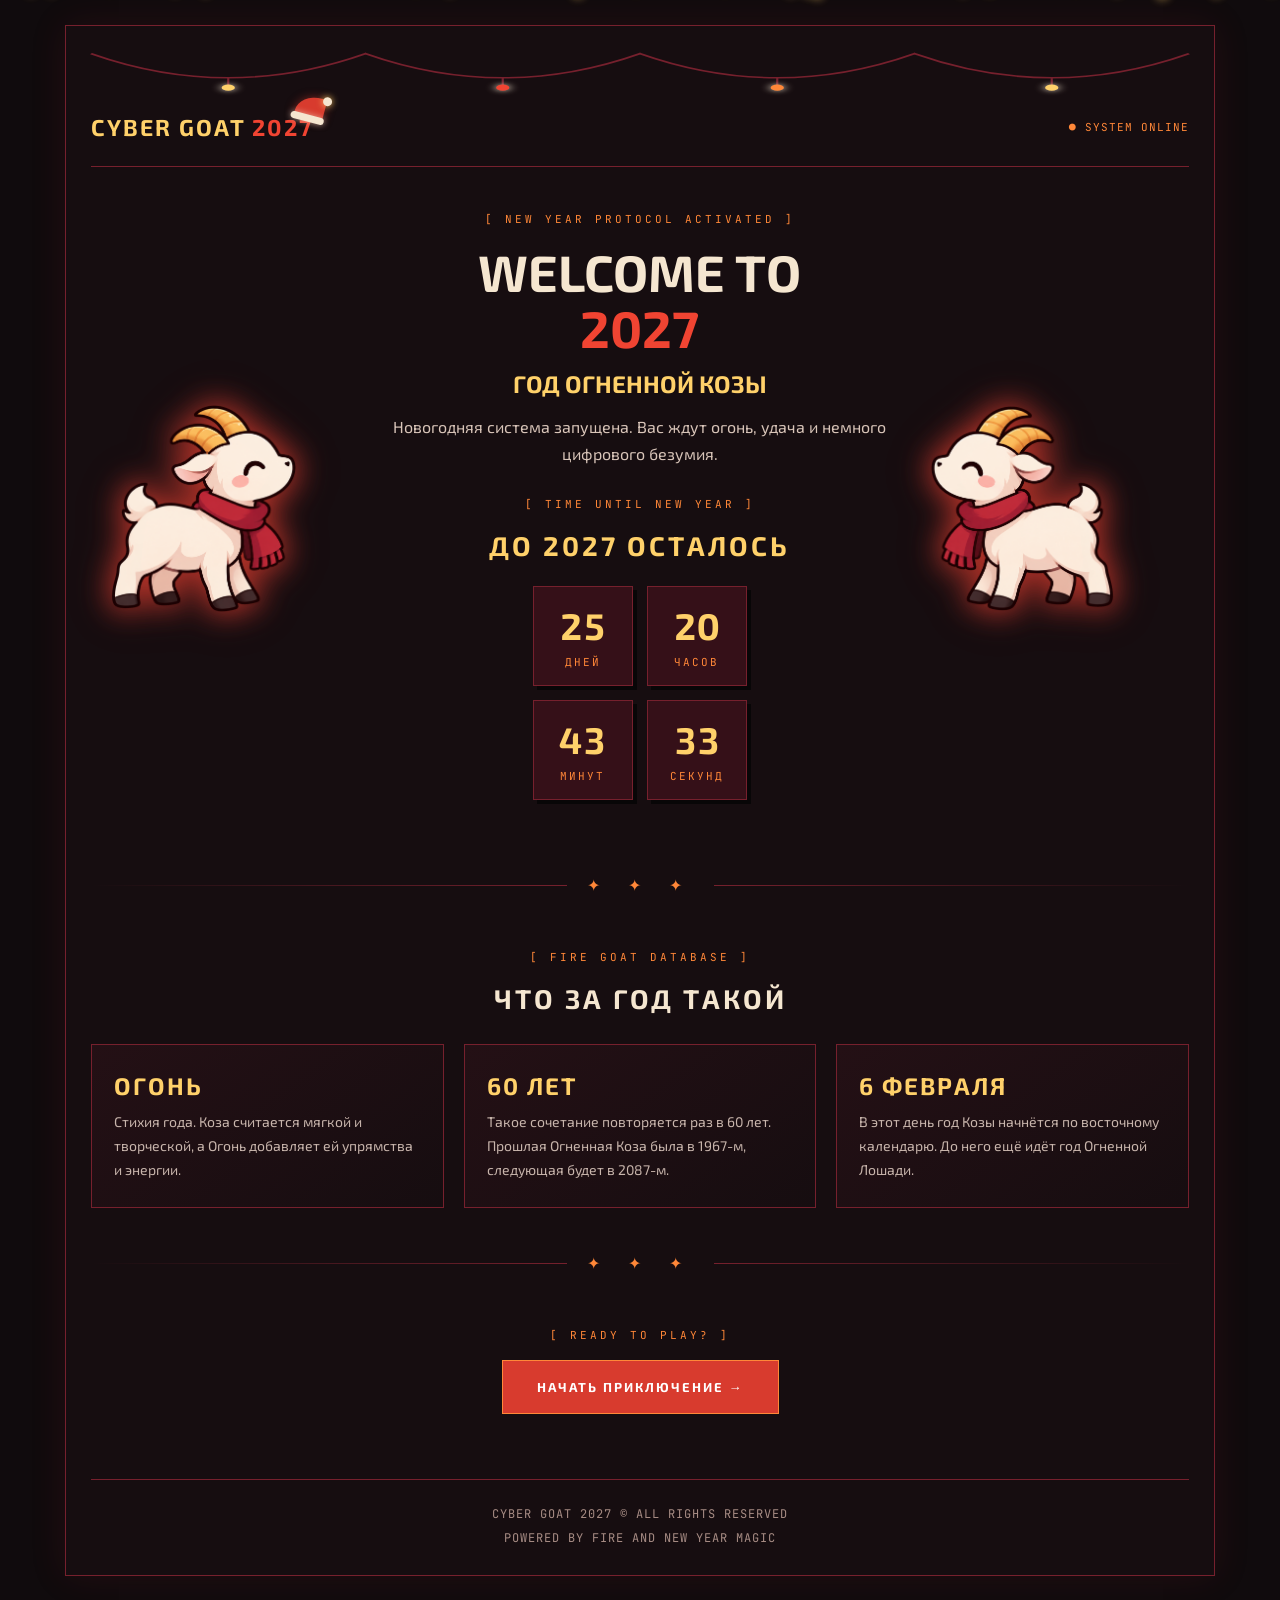
==== commit 9d8c8f34: "Add files via upload" ====
--- a/index.html
+++ b/index.html
@@ -35,8 +35,8 @@
     <!-- Основная оболочка сайта -->
     <div class="site-wrapper">
 
-        <!-- Шапка сайта -->
-        <header class="header">
+       <header class="header">
+
             <!-- Новогодняя гирлянда -->
             <div class="christmas-garland" aria-hidden="true">
 
@@ -73,6 +73,7 @@
                 </svg>
             </div>
 
+            <!-- Логотип с новогодней шапкой -->
             <a href="index.html" class="logo">
                 <span class="santa-hat" aria-hidden="true">
                     <span class="hat-pom"></span>
@@ -80,13 +81,6 @@
                 CYBER GOAT <span>2027</span>
             </a>
 
-            <!-- Навигация -->
-            <nav class="navigation" aria-label="Основная навигация">
-                <a href="index.html" class="active" aria-current="page">ГЛАВНАЯ</a>
-                <a href="game.html">ИГРЫ</a>
-                <a href="quiz.html">ВИКТОРИНА</a>
-            </nav>
-
             <div class="system-status">
                 ● SYSTEM ONLINE
             </div>
@@ -96,75 +90,76 @@
         <!-- Главный экран -->
         <main id="main">
 
-            <section class="hero">
-
-                <div class="hero-content">
-
-                    <p class="eyebrow">
-                        [ NEW YEAR PROTOCOL ACTIVATED ]
-                    </p>
-
-                    <h1>
-                        WELCOME TO
-                        <span>2027</span>
-                    </h1>
-
-                    <h2>ГОД ОГНЕННОЙ КОЗЫ</h2>
-
-                    <p class="hero-description">
-                        Новогодняя система запущена.
-                        Вас ждут огонь, удача и немного цифрового безумия.
-                    </p>
-
-                    <a href="game.html" class="main-button">
-                        НАЧАТЬ ПРИКЛЮЧЕНИЕ →
-                    </a>
-
-                </div>
-
-                <!-- Декоративный символ -->
-                <div class="hero-symbol">
-                    <div class="symbol-glow"></div>
-                    <span aria-hidden="true">🐐</span>
-                    <p>FIRE GOAT</p>
-                </div>
-
-            </section>
-
-            <!-- Обратный отсчёт -->
-            <section class="countdown-section">
-
-                <p class="section-label">
-                    [ TIME UNTIL NEW YEAR ]
-                </p>
-
-                <h2 id="countdown-title">ДО 2027 ОСТАЛОСЬ</h2>
-
-                <div class="countdown" id="countdown" role="timer" aria-label="Время до Нового года">
-
-                    <div class="time-card">
-                        <span id="days">00</span>
-                        <small>ДНЕЙ</small>
-                    </div>
-
-                    <div class="time-card">
-                        <span id="hours">00</span>
-                        <small>ЧАСОВ</small>
-                    </div>
-
-                    <div class="time-card">
-                        <span id="minutes">00</span>
-                        <small>МИНУТ</small>
-                    </div>
-
-                    <div class="time-card">
-                        <span id="seconds">00</span>
-                        <small>СЕКУНД</small>
-                    </div>
-
-                </div>
-
-            </section>
+           <!-- Главный экран с центральным таймером -->
+<section class="hero-countdown">
+
+    <!-- Левая козочка -->
+    <div class="hero-goat goat-left">
+    <img src="assets/goat-left.png" alt="">
+</div>
+
+    <!-- Центральная часть -->
+    <div class="hero-center">
+
+        <p class="eyebrow">
+            [ NEW YEAR PROTOCOL ACTIVATED ]
+        </p>
+
+        <h1>
+            WELCOME TO
+            <span>2027</span>
+        </h1>
+
+        <h2>ГОД ОГНЕННОЙ КОЗЫ</h2>
+
+        <p class="hero-description">
+            Новогодняя система запущена.
+            Вас ждут огонь, удача и немного цифрового безумия.
+        </p>
+
+        <!-- Обратный отсчёт -->
+        <div class="countdown-section">
+
+            <p class="section-label">
+                [ TIME UNTIL NEW YEAR ]
+            </p>
+
+            <h2 id="countdown-title">ДО 2027 ОСТАЛОСЬ</h2>
+
+            <div class="countdown" id="countdown" role="timer" aria-label="Время до Нового года">
+
+                <div class="time-card">
+                    <span id="days">00</span>
+                    <small>ДНЕЙ</small>
+                </div>
+
+                <div class="time-card">
+                    <span id="hours">00</span>
+                    <small>ЧАСОВ</small>
+                </div>
+
+                <div class="time-card">
+                    <span id="minutes">00</span>
+                    <small>МИНУТ</small>
+                </div>
+
+                <div class="time-card">
+                    <span id="seconds">00</span>
+                    <small>СЕКУНД</small>
+                </div>
+
+            </div>
+
+        </div>
+
+    </div>
+
+    <!-- Правая козочка -->
+    <div class="hero-goat goat-right">
+    <img src="assets/goat-right.png" alt="">
+</div>
+
+</section>
 
             <!-- Разделитель -->
             <div class="section-divider">
@@ -206,45 +201,18 @@
                 <span>✦ ✦ ✦</span>
             </div>
 
-            <!-- Карточки разделов -->
-            <section class="modules-section">
+            <!-- Кнопка перехода к играм -->
+            <section class="cta-section">
 
                 <p class="section-label">
-                    [ SELECT YOUR DESTINATION ]
+                    [ READY TO PLAY? ]
                 </p>
 
-                <h2>ВЫБЕРИТЕ МОДУЛЬ</h2>
-
-                <div class="modules-grid">
-
-                    <article class="module-card">
-                        <span class="module-icon" aria-hidden="true">🎮</span>
-                        <p class="module-code">MODULE_01</p>
-                        <h3>MEMORY.exe</h3>
-                        <p>Проверьте свою память в новогодней игре.</p>
-                        <a href="game.html#memory">ОТКРЫТЬ →</a>
-                    </article>
-
-                    <article class="module-card">
-                        <span class="module-icon" aria-hidden="true">🎡</span>
-                        <p class="module-code">MODULE_02</p>
-                        <h3>FIRE WHEEL</h3>
-                        <p>Испытайте удачу и получите своё предсказание.</p>
-                        <a href="game.html#fortune">ОТКРЫТЬ →</a>
-                    </article>
-
-                    <article class="module-card">
-                        <span class="module-icon" aria-hidden="true">🐐</span>
-                        <p class="module-code">MODULE_03</p>
-                        <h3>NEW YEAR QUIZ</h3>
-                        <p>Ответьте на вопросы и заслужите свой титул.</p>
-                        <a href="quiz.html">ОТКРЫТЬ →</a>
-                    </article>
-
-                </div>
+                <a href="game.html" class="main-button">
+                    НАЧАТЬ ПРИКЛЮЧЕНИЕ →
+                </a>
 
             </section>
-
         </main>
 
         <!-- Подвал -->
--- a/style.css
+++ b/style.css
@@ -1581,3 +1581,154 @@
         padding-top: 56px;
     }
 }
+/* Кнопка перехода внизу страницы */
+.cta-section {
+    text-align: center;
+    padding: 30px 0 10px;
+}
+
+.cta-section .main-button {
+    padding: 18px 34px;
+    font-size: 13px;
+}
+
+/* =================================
+   HERO + COUNTDOWN
+================================= */
+
+/* Общая композиция главного экрана */
+.hero-countdown {
+    display: grid;
+    grid-template-columns: 1fr minmax(0, 2.2fr) 1fr;
+    align-items: center;
+    gap: 15px;
+
+    width: 100%;
+    padding: 45px 20px;
+    margin-bottom: 25px;
+
+    text-align: center;
+}
+
+/* Центральная часть */
+.hero-center {
+    min-width: 0;
+}
+
+/* Главный заголовок */
+.hero-center h1 {
+    margin: 15px 0 8px;
+    color: #F5E6D0;
+    font-size: clamp(30px, 4vw, 52px);
+    line-height: 1.1;
+}
+
+.hero-center h1 span {
+    display: block;
+    color: #F04432;
+}
+
+/* Подзаголовок */
+.hero-center h2 {
+    color: #FFD16A;
+    margin: 12px 0;
+}
+
+/* Описание */
+.hero-center .hero-description {
+    color: #D9C5B9;
+    line-height: 1.7;
+    margin: 15px auto 25px;
+    max-width: 500px;
+}
+
+/* Козочки по бокам */
+.hero-goat {
+    font-size: clamp(55px, 8vw, 110px);
+    filter: drop-shadow(0 0 15px rgba(216, 59, 46, 0.65));
+    animation: goat-glow 2s infinite alternate;
+}
+
+.goat-left,
+.goat-right {
+    transform: none;
+}
+
+/* Свечение козочек */
+@keyframes goat-glow {
+    from {
+        filter: drop-shadow(0 0 7px rgba(216, 59, 46, 0.35));
+    }
+
+    to {
+        filter: drop-shadow(0 0 20px rgba(255, 135, 56, 0.8));
+    }
+}
+
+/* Таймер внутри главного экрана */
+.hero-center .countdown-section {
+    margin-top: 30px;
+    padding: 0;
+    text-align: center;
+}
+
+/* Адаптация для телефонов */
+@media (max-width: 650px) {
+
+    .hero-countdown {
+        grid-template-columns: 1fr 1fr;
+        gap: 10px;
+        padding: 30px 10px;
+    }
+
+    .hero-center {
+        grid-column: 1 / -1;
+        grid-row: 1;
+    }
+
+    .hero-goat {
+        font-size: 55px;
+    }
+
+    .goat-left {
+        grid-column: 1;
+        grid-row: 2;
+    }
+
+    .goat-right {
+        grid-column: 2;
+        grid-row: 2;
+    }
+
+}
+
+.hero-center .countdown {
+    display: grid !important;
+    grid-template-columns: repeat(2, 100px);
+    column-gap: 14px !important;
+    row-gap: 14px !important;
+
+    width: max-content;
+    margin: 20px auto 0;
+    padding: 5px;
+}
+
+.hero-center .time-card {
+    width: 100px;
+    height: 100px;
+    box-sizing: border-box;
+
+    display: flex;
+    flex-direction: column;
+    justify-content: center;
+    align-items: center;
+}
+
+.hero-goat img {
+    display: block;
+    width: 100%;
+    max-width: 190px;
+    height: auto;
+    object-fit: contain;
+    filter: drop-shadow(0 0 15px rgba(216, 59, 46, 0.45));
+}
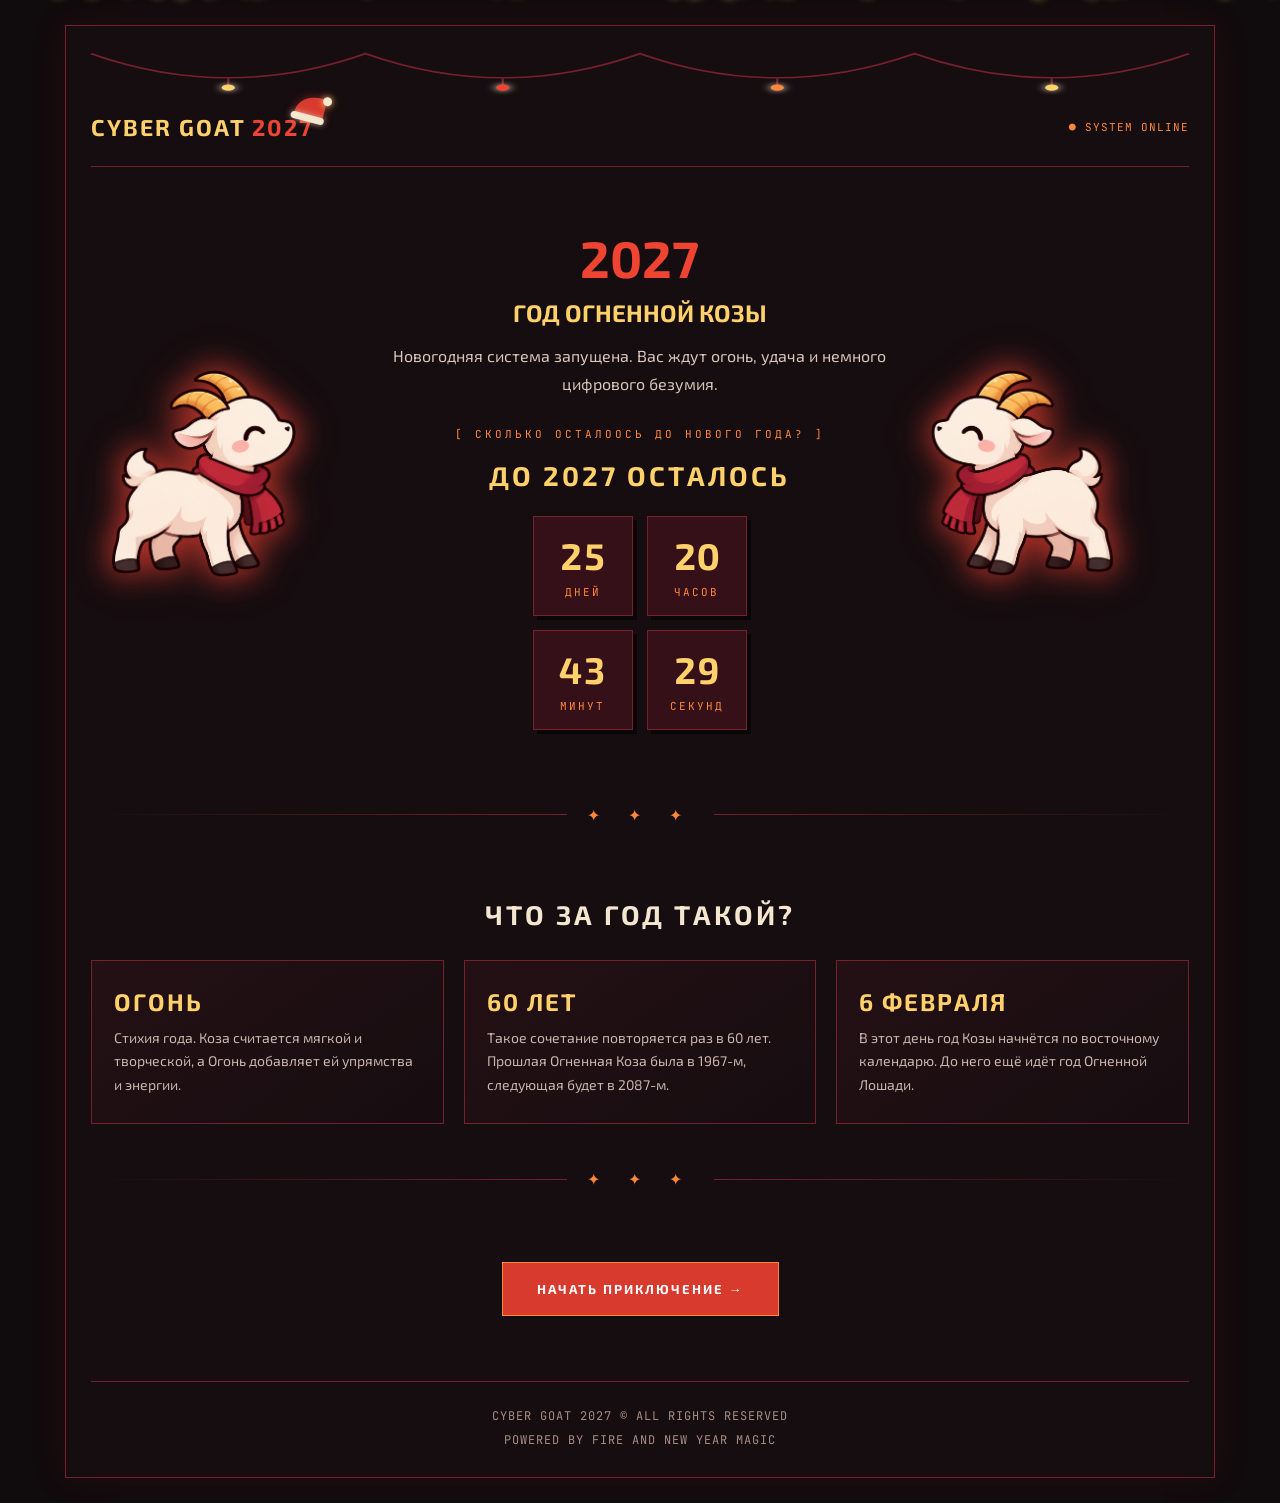
==== commit 1ab24bb5: "Add files via upload" ====
--- a/index.html
+++ b/index.html
@@ -1,230 +1,230 @@
-<!DOCTYPE html>
-<html lang="ru">
-<head>
-    <meta charset="UTF-8">
-    <meta name="viewport" content="width=device-width, initial-scale=1.0">
-
-    <title>CYBER GOAT 2027</title>
-
-    <!-- Описание для поисковиков и превью ссылки -->
-    <meta name="description" content="Новогодний сайт к году Огненной Козы 2027: обратный отсчёт, игра на память, колесо предсказаний и викторина.">
-    <meta name="theme-color" content="#100B0D">
-    <meta property="og:title" content="CYBER GOAT 2027">
-    <meta property="og:description" content="Год Огненной Козы уже близко: играйте, отвечайте на вопросы и узнавайте будущее.">
-    <meta property="og:type" content="website">
-
-    <!-- Иконка вкладки -->
-    <link rel="icon" href="data:image/svg+xml,<svg xmlns=%22http://www.w3.org/2000/svg%22 viewBox=%220 0 100 100%22><text y=%22.9em%22 font-size=%2290%22>🐐</text></svg>">
-
-    <!-- Шрифты -->
-    <link rel="preconnect" href="https://fonts.googleapis.com">
-    <link rel="preconnect" href="https://fonts.gstatic.com" crossorigin>
-    <link href="https://fonts.googleapis.com/css2?family=Exo+2:wght@400;600;800&family=JetBrains+Mono:wght@500;700&display=swap" rel="stylesheet">
-
-    <!-- Подключаем таблицу стилей -->
-    <link rel="stylesheet" href="style.css">
-</head>
-
-<body>
-
-    <a class="skip-link" href="#main">Перейти к содержимому</a>
-
-    <!-- Новогодний снегопад -->
-    <div class="snowfall" aria-hidden="true"></div>
-
-    <!-- Основная оболочка сайта -->
-    <div class="site-wrapper">
-
-       <header class="header">
-
-            <!-- Новогодняя гирлянда -->
-            <div class="christmas-garland" aria-hidden="true">
-
-                <svg viewBox="0 0 1000 110" preserveAspectRatio="none">
-
-                    <!-- Провод с большими дугами -->
-                    <path
-                        d="M0 5
-                           Q125 100 250 5
-                           Q375 100 500 5
-                           Q625 100 750 5
-                           Q875 100 1000 5"
-                        fill="none"
-                        stroke="#76202D"
-                        stroke-width="3"
-                    />
-
-                    <!-- Маленькие подвесы -->
-                    <g stroke="#76202D" stroke-width="2">
-                        <path d="M125 52 V67"/>
-                        <path d="M375 52 V67"/>
-                        <path d="M625 52 V67"/>
-                        <path d="M875 52 V67"/>
-                    </g>
-
-                    <!-- Лампочки -->
-                    <g class="garland-bulbs">
-                        <circle cx="125" cy="72" r="6" fill="#FFD16A"/>
-                        <circle cx="375" cy="72" r="6" fill="#F04432"/>
-                        <circle cx="625" cy="72" r="6" fill="#FF8738"/>
-                        <circle cx="875" cy="72" r="6" fill="#FFD16A"/>
-                    </g>
-
-                </svg>
-            </div>
-
-            <!-- Логотип с новогодней шапкой -->
-            <a href="index.html" class="logo">
-                <span class="santa-hat" aria-hidden="true">
-                    <span class="hat-pom"></span>
-                </span>
-                CYBER GOAT <span>2027</span>
-            </a>
-
-            <div class="system-status">
-                ● SYSTEM ONLINE
-            </div>
-
-        </header>
-
-        <!-- Главный экран -->
-        <main id="main">
-
-           <!-- Главный экран с центральным таймером -->
-<section class="hero-countdown">
-
-    <!-- Левая козочка -->
-    <div class="hero-goat goat-left">
-    <img src="assets/goat-left.png" alt="">
-</div>
-
-    <!-- Центральная часть -->
-    <div class="hero-center">
-
-        <p class="eyebrow">
-            [ NEW YEAR PROTOCOL ACTIVATED ]
-        </p>
-
-        <h1>
-            WELCOME TO
-            <span>2027</span>
-        </h1>
-
-        <h2>ГОД ОГНЕННОЙ КОЗЫ</h2>
-
-        <p class="hero-description">
-            Новогодняя система запущена.
-            Вас ждут огонь, удача и немного цифрового безумия.
-        </p>
-
-        <!-- Обратный отсчёт -->
-        <div class="countdown-section">
-
-            <p class="section-label">
-                [ TIME UNTIL NEW YEAR ]
-            </p>
-
-            <h2 id="countdown-title">ДО 2027 ОСТАЛОСЬ</h2>
-
-            <div class="countdown" id="countdown" role="timer" aria-label="Время до Нового года">
-
-                <div class="time-card">
-                    <span id="days">00</span>
-                    <small>ДНЕЙ</small>
-                </div>
-
-                <div class="time-card">
-                    <span id="hours">00</span>
-                    <small>ЧАСОВ</small>
-                </div>
-
-                <div class="time-card">
-                    <span id="minutes">00</span>
-                    <small>МИНУТ</small>
-                </div>
-
-                <div class="time-card">
-                    <span id="seconds">00</span>
-                    <small>СЕКУНД</small>
-                </div>
-
-            </div>
-
-        </div>
-
-    </div>
-
-    <!-- Правая козочка -->
-    <div class="hero-goat goat-right">
-    <img src="assets/goat-right.png" alt="">
-</div>
-
-</section>
-
-            <!-- Разделитель -->
-            <div class="section-divider">
-                <span>✦ ✦ ✦</span>
-            </div>
-
-            <!-- Что за год такой -->
-            <section class="year-section">
-
-                <p class="section-label">
-                    [ FIRE GOAT DATABASE ]
-                </p>
-
-                <h2>ЧТО ЗА ГОД ТАКОЙ</h2>
-
-                <div class="facts-grid">
-
-                    <article class="fact-card">
-                        <b>ОГОНЬ</b>
-                        <p>Стихия года. Коза считается мягкой и творческой, а Огонь добавляет ей упрямства и энергии.</p>
-                    </article>
-
-                    <article class="fact-card">
-                        <b>60 ЛЕТ</b>
-                        <p>Такое сочетание повторяется раз в 60 лет. Прошлая Огненная Коза была в 1967-м, следующая будет в 2087-м.</p>
-                    </article>
-
-                    <article class="fact-card">
-                        <b>6 ФЕВРАЛЯ</b>
-                        <p>В этот день год Козы начнётся по восточному календарю. До него ещё идёт год Огненной Лошади.</p>
-                    </article>
-
-                </div>
-
-            </section>
-
-            <!-- Разделитель -->
-            <div class="section-divider">
-                <span>✦ ✦ ✦</span>
-            </div>
-
-            <!-- Кнопка перехода к играм -->
-            <section class="cta-section">
-
-                <p class="section-label">
-                    [ READY TO PLAY? ]
-                </p>
-
-                <a href="game.html" class="main-button">
-                    НАЧАТЬ ПРИКЛЮЧЕНИЕ →
-                </a>
-
-            </section>
-        </main>
-
-        <!-- Подвал -->
-        <footer class="footer">
-            <p>CYBER GOAT 2027 © ALL RIGHTS RESERVED</p>
-            <p>POWERED BY FIRE AND NEW YEAR MAGIC</p>
-        </footer>
-
-    </div>
-
-    <!-- Подключаем JavaScript -->
-    <script src="script.js"></script>
-
-</body>
-</html>
+<!DOCTYPE html>
+<html lang="ru">
+<head>
+    <meta charset="UTF-8">
+    <meta name="viewport" content="width=device-width, initial-scale=1.0">
+
+    <title>CYBER GOAT 2027</title>
+
+    <!-- Описание для поисковиков и превью ссылки -->
+    <meta name="description" content="Новогодний сайт к году Огненной Козы 2027: обратный отсчёт, игра на память, колесо предсказаний и викторина.">
+    <meta name="theme-color" content="#100B0D">
+    <meta property="og:title" content="CYBER GOAT 2027">
+    <meta property="og:description" content="Год Огненной Козы уже близко: играйте, отвечайте на вопросы и узнавайте будущее.">
+    <meta property="og:type" content="website">
+
+    <!-- Иконка вкладки -->
+    <link rel="icon" href="data:image/svg+xml,<svg xmlns=%22http://www.w3.org/2000/svg%22 viewBox=%220 0 100 100%22><text y=%22.9em%22 font-size=%2290%22>🐐</text></svg>">
+
+    <!-- Шрифты -->
+    <link rel="preconnect" href="https://fonts.googleapis.com">
+    <link rel="preconnect" href="https://fonts.gstatic.com" crossorigin>
+    <link href="https://fonts.googleapis.com/css2?family=Exo+2:wght@400;600;800&family=JetBrains+Mono:wght@500;700&display=swap" rel="stylesheet">
+
+    <!-- Подключаем таблицу стилей -->
+    <link rel="stylesheet" href="style.css">
+</head>
+
+<body>
+
+    <a class="skip-link" href="#main">Перейти к содержимому</a>
+
+    <!-- Новогодний снегопад -->
+    <div class="snowfall" aria-hidden="true"></div>
+
+    <!-- Основная оболочка сайта -->
+    <div class="site-wrapper">
+
+       <header class="header">
+
+            <!-- Новогодняя гирлянда -->
+            <div class="christmas-garland" aria-hidden="true">
+
+                <svg viewBox="0 0 1000 110" preserveAspectRatio="none">
+
+                    <!-- Провод с большими дугами -->
+                    <path
+                        d="M0 5
+                           Q125 100 250 5
+                           Q375 100 500 5
+                           Q625 100 750 5
+                           Q875 100 1000 5"
+                        fill="none"
+                        stroke="#76202D"
+                        stroke-width="3"
+                    />
+
+                    <!-- Маленькие подвесы -->
+                    <g stroke="#76202D" stroke-width="2">
+                        <path d="M125 52 V67"/>
+                        <path d="M375 52 V67"/>
+                        <path d="M625 52 V67"/>
+                        <path d="M875 52 V67"/>
+                    </g>
+
+                    <!-- Лампочки -->
+                    <g class="garland-bulbs">
+                        <circle cx="125" cy="72" r="6" fill="#FFD16A"/>
+                        <circle cx="375" cy="72" r="6" fill="#F04432"/>
+                        <circle cx="625" cy="72" r="6" fill="#FF8738"/>
+                        <circle cx="875" cy="72" r="6" fill="#FFD16A"/>
+                    </g>
+
+                </svg>
+            </div>
+
+            <!-- Логотип с новогодней шапкой -->
+            <a href="index.html" class="logo">
+                <span class="santa-hat" aria-hidden="true">
+                    <span class="hat-pom"></span>
+                </span>
+                CYBER GOAT <span>2027</span>
+            </a>
+
+            <div class="system-status">
+                ● SYSTEM ONLINE
+            </div>
+
+        </header>
+
+        <!-- Главный экран -->
+        <main id="main">
+
+           <!-- Главный экран с центральным таймером -->
+<section class="hero-countdown">
+
+    <!-- Левая козочка -->
+    <div class="hero-goat goat-left">
+    <img src="assets/goat-left.png" alt="">
+</div>
+
+    <!-- Центральная часть -->
+    <div class="hero-center">
+
+        <p class="eyebrow">
+            
+        </p>
+
+        <h1>
+            
+            <span>2027</span>
+        </h1>
+
+        <h2>ГОД ОГНЕННОЙ КОЗЫ</h2>
+
+        <p class="hero-description">
+            Новогодняя система запущена.
+            Вас ждут огонь, удача и немного цифрового безумия.
+        </p>
+
+        <!-- Обратный отсчёт -->
+        <div class="countdown-section">
+
+            <p class="section-label">
+                [ СКОЛЬКО ОСТАЛООСЬ ДО НОВОГО ГОДА? ]
+            </p>
+
+            <h2 id="countdown-title">ДО 2027 ОСТАЛОСЬ</h2>
+
+            <div class="countdown" id="countdown" role="timer" aria-label="Время до Нового года">
+
+                <div class="time-card">
+                    <span id="days">00</span>
+                    <small>ДНЕЙ</small>
+                </div>
+
+                <div class="time-card">
+                    <span id="hours">00</span>
+                    <small>ЧАСОВ</small>
+                </div>
+
+                <div class="time-card">
+                    <span id="minutes">00</span>
+                    <small>МИНУТ</small>
+                </div>
+
+                <div class="time-card">
+                    <span id="seconds">00</span>
+                    <small>СЕКУНД</small>
+                </div>
+
+            </div>
+
+        </div>
+
+    </div>
+
+    <!-- Правая козочка -->
+    <div class="hero-goat goat-right">
+    <img src="assets/goat-right.png" alt="">
+</div>
+
+</section>
+
+            <!-- Разделитель -->
+            <div class="section-divider">
+                <span>✦ ✦ ✦</span>
+            </div>
+
+            <!-- Что за год такой -->
+            <section class="year-section">
+
+                <p class="section-label">
+                   
+                </p>
+
+                <h2>ЧТО ЗА ГОД ТАКОЙ?</h2>
+
+                <div class="facts-grid">
+
+                    <article class="fact-card">
+                        <b>ОГОНЬ</b>
+                        <p>Стихия года. Коза считается мягкой и творческой, а Огонь добавляет ей упрямства и энергии.</p>
+                    </article>
+
+                    <article class="fact-card">
+                        <b>60 ЛЕТ</b>
+                        <p>Такое сочетание повторяется раз в 60 лет. Прошлая Огненная Коза была в 1967-м, следующая будет в 2087-м.</p>
+                    </article>
+
+                    <article class="fact-card">
+                        <b>6 ФЕВРАЛЯ</b>
+                        <p>В этот день год Козы начнётся по восточному календарю. До него ещё идёт год Огненной Лошади.</p>
+                    </article>
+
+                </div>
+
+            </section>
+
+            <!-- Разделитель -->
+            <div class="section-divider">
+                <span>✦ ✦ ✦</span>
+            </div>
+
+            <!-- Кнопка перехода к играм -->
+            <section class="cta-section">
+                   
+                <p class="section-label">
+                    
+                </p>
+
+                <a href="game.html" class="main-button">
+                    НАЧАТЬ ПРИКЛЮЧЕНИЕ →
+                </a>
+
+            </section>
+        </main>
+
+        <!-- Подвал -->
+        <footer class="footer">
+            <p>CYBER GOAT 2027 © ALL RIGHTS RESERVED</p>
+            <p>POWERED BY FIRE AND NEW YEAR MAGIC</p>
+        </footer>
+
+    </div>
+
+    <!-- Подключаем JavaScript -->
+    <script src="script.js"></script>
+
+</body>
+</html>
--- a/style.css
+++ b/style.css
@@ -1,1734 +1,1734 @@
-/* ==========================================
-   CYBER GOAT 2027 — MAIN STYLES
-   ЧАСТЬ 1. ОСНОВА И ШАПКА
-========================================== */
-
-/* Цветовая палитра сайта */
-:root {
-    --obsidian: #100B0D;
-    --garnet: #351018;
-    --burgundy: #76202D;
-    --fire: #D83B2E;
-    --flame: #F04432;
-    --amber: #FF8738;
-    --gold: #FFD16A;
-    --cream: #F5E6D0;
-}
-
-/* Убираем стандартные отступы браузера */
-* {
-    margin: 0;
-    padding: 0;
-    box-sizing: border-box;
-}
-
-/* Основной фон страницы */
-body {
-    background-color: var(--obsidian);
-    color: var(--cream);
-    font-family: Arial, sans-serif;
-    padding: 25px 15px;
-}
-
-/* Общая оболочка сайта */
-.site-wrapper {
-    max-width: 1150px;
-    margin: 0 auto;
-    padding: 25px;
-    border: 1px solid var(--burgundy);
-    background: #160D10;
-    box-shadow: 0 0 35px rgba(169, 30, 50, 0.12);
-}
-
-/* Шапка */
-.header {
-    display: flex;
-    align-items: center;
-    justify-content: space-between;
-    flex-wrap: wrap;
-    gap: 20px;
-    padding-bottom: 25px;
-    border-bottom: 1px solid var(--burgundy);
-}
-
-/* Логотип */
-.logo {
-    color: var(--gold);
-    font-size: 23px;
-    font-weight: bold;
-    letter-spacing: 2px;
-    text-decoration: none;
-}
-
-.logo span {
-    color: var(--flame);
-}
-
-/* Навигация */
-.navigation {
-    display: flex;
-    flex-wrap: wrap;
-    gap: 12px;
-}
-
-.navigation a {
-    color: var(--cream);
-    text-decoration: none;
-    font-size: 12px;
-    letter-spacing: 1px;
-    padding: 10px 14px;
-    border: 1px solid transparent;
-    transition: 0.3s;
-}
-
-/* Наведение и активная страница */
-.navigation a:hover,
-.navigation a.active {
-    color: var(--gold);
-    border-color: var(--fire);
-    background: rgba(169, 30, 50, 0.15);
-}
-
-/* Статус системы */
-.system-status {
-    color: #FF8738;
-    font-size: 11px;
-    letter-spacing: 1px;
-}
-
-/* Подвал */
-.footer {
-    margin-top: 55px;
-    padding-top: 22px;
-    border-top: 1px solid var(--burgundy);
-    text-align: center;
-    color: #A78C84;
-    font-size: 12px;
-    letter-spacing: 1px;
-    line-height: 2;
-}
-
-/* ==========================================
-   ЧАСТЬ 2. ГЛАВНЫЙ ЭКРАН
-========================================== */
-
-/* Главный экран */
-.hero {
-    display: flex;
-    justify-content: space-between;
-    align-items: center;
-    gap: 40px;
-    min-height: 420px;
-    padding: 55px 45px;
-    margin-top: 35px;
-    background:
-        radial-gradient(ellipse at 85% 50%, rgba(169, 30, 50, 0.22), transparent 55%),
-        linear-gradient(135deg, #351018, #160D10 70%);
-    border: 1px solid #76202D;
-    position: relative;
-    overflow: hidden;
-}
-
-/* Декоративная подпись */
-.eyebrow,
-.section-label {
-    color: var(--amber);
-    font-size: 11px;
-    letter-spacing: 3px;
-    margin-bottom: 18px;
-}
-
-/* Текстовая часть */
-.hero-content {
-    max-width: 620px;
-    position: relative;
-    z-index: 2;
-}
-
-/* Главный заголовок */
-.hero h1 {
-    font-size: clamp(38px, 6vw, 76px);
-    line-height: 1.05;
-    letter-spacing: -2px;
-    margin-bottom: 18px;
-}
-
-.hero h1 span {
-    display: block;
-    color: var(--flame);
-    text-shadow: 0 0 25px rgba(240, 68, 50, 0.35);
-}
-
-/* Подзаголовок */
-.hero h2 {
-    color: var(--gold);
-    font-size: 20px;
-    letter-spacing: 4px;
-    margin-bottom: 20px;
-}
-
-/* Описание */
-.hero-description {
-    color: #C8B5AC;
-    line-height: 1.8;
-    max-width: 440px;
-    margin-bottom: 30px;
-}
-
-/* Главная кнопка */
-.main-button {
-    display: inline-block;
-    padding: 15px 23px;
-    background: var(--fire);
-    color: white;
-    text-decoration: none;
-    font-size: 12px;
-    font-weight: bold;
-    letter-spacing: 2px;
-    border: 1px solid var(--amber);
-    transition: 0.3s;
-}
-
-.main-button:hover {
-    background: var(--amber);
-    color: var(--obsidian);
-    box-shadow: 0 0 25px rgba(255, 135, 56, 0.35);
-}
-
-/* Символ Огненной Козы */
-.hero-symbol {
-    min-width: 230px;
-    text-align: center;
-    position: relative;
-    z-index: 1;
-}
-
-.hero-symbol span {
-    display: block;
-    font-size: clamp(100px, 16vw, 175px);
-    filter: drop-shadow(0 0 25px rgba(240, 68, 50, 0.55));
-}
-
-.hero-symbol p {
-    color: var(--gold);
-    letter-spacing: 5px;
-    font-size: 12px;
-    margin-top: 15px;
-}
-
-/* Обратный отсчёт */
-.countdown-section {
-    text-align: center;
-    padding: 65px 10px 45px;
-}
-
-.countdown-section h2,
-.modules-section h2 {
-    font-size: 27px;
-    letter-spacing: 3px;
-    margin-bottom: 30px;
-}
-
-/* Карточки времени */
-.countdown {
-    display: flex;
-    justify-content: center;
-    flex-wrap: wrap;
-    gap: 15px;
-}
-
-.time-card {
-    width: 130px;
-    padding: 22px 10px;
-    background: var(--garnet);
-    border: 1px solid var(--burgundy);
-    box-shadow: 4px 4px 0 #080607;
-}
-
-.time-card span {
-    display: block;
-    color: var(--gold);
-    font-size: 37px;
-    font-weight: bold;
-    font-variant-numeric: tabular-nums;
-}
-
-.time-card small {
-    display: block;
-    color: var(--amber);
-    font-size: 11px;
-    letter-spacing: 2px;
-    margin-top: 8px;
-}
-
-/* Разделитель секций */
-.section-divider {
-    display: flex;
-    align-items: center;
-    justify-content: center;
-    gap: 20px;
-    margin: 25px 0;
-    color: var(--amber);
-    letter-spacing: 12px;
-}
-
-.section-divider::before,
-.section-divider::after {
-    content: "";
-    height: 1px;
-    flex: 1;
-    background: linear-gradient(90deg, transparent, var(--burgundy));
-}
-
-.section-divider::after {
-    background: linear-gradient(90deg, var(--burgundy), transparent);
-}
-
-/* Секция модулей */
-.modules-section {
-    text-align: center;
-    padding: 30px 0 20px;
-}
-
-/* Сетка карточек */
-.modules-grid {
-    display: grid;
-    grid-template-columns: repeat(3, 1fr);
-    gap: 20px;
-    margin-top: 35px;
-}
-
-/* Карточка модуля */
-.module-card {
-    padding: 28px 22px;
-    text-align: left;
-    background: linear-gradient(145deg, #351018, #1B1013);
-    border: 1px solid var(--burgundy);
-    transition: 0.3s;
-}
-
-.module-card:hover {
-    transform: translateY(-6px);
-    border-color: var(--amber);
-    box-shadow: 0 10px 25px rgba(169, 30, 50, 0.2);
-}
-
-.module-icon {
-    display: block;
-    font-size: 35px;
-    margin-bottom: 20px;
-}
-
-.module-code {
-    color: var(--amber);
-    font-size: 11px;
-    letter-spacing: 2px;
-}
-
-.module-card h3 {
-    color: var(--gold);
-    font-size: 21px;
-    margin: 12px 0;
-}
-
-.module-card p:not(.module-code) {
-    color: #C8B5AC;
-    font-size: 13px;
-    line-height: 1.7;
-    min-height: 65px;
-}
-
-.module-card a {
-    display: inline-block;
-    color: var(--flame);
-    text-decoration: none;
-    font-size: 11px;
-    font-weight: bold;
-    letter-spacing: 2px;
-    margin-top: 20px;
-}
-
-.module-card a:hover {
-    color: var(--gold);
-}
-/* ==========================================
-   ЧАСТЬ 3. ИГРОВАЯ СТРАНИЦА
-========================================== */
-
-/* Заголовок внутренних страниц */
-.page-heading {
-    text-align: center;
-    padding: 55px 15px 35px;
-    border-bottom: 1px solid var(--burgundy);
-    margin-bottom: 35px;
-}
-
-.page-heading p {
-    color: var(--amber);
-    font-size: 11px;
-    letter-spacing: 4px;
-    margin-bottom: 15px;
-}
-
-.page-heading h1 {
-    color: var(--gold);
-    font-size: clamp(30px, 5vw, 48px);
-    letter-spacing: 3px;
-}
-
-/* Общая игровая панель */
-.game-section {
-    padding: 30px;
-    margin-bottom: 35px;
-    background: linear-gradient(145deg, #241015, #160D10);
-    border: 1px solid var(--burgundy);
-}
-
-/* Заголовки игровых блоков */
-.game-heading {
-    text-align: center;
-    margin-bottom: 30px;
-}
-
-.game-heading h2 {
-    color: var(--gold);
-    font-size: 25px;
-    letter-spacing: 3px;
-    margin-bottom: 12px;
-}
-
-.game-heading p {
-    color: #C8B5AC;
-    font-size: 13px;
-    line-height: 1.7;
-}
-
-/* Поле игры MEMORY */
-.memory-game {
-    display: grid;
-    grid-template-columns: repeat(4, minmax(0, 100px));
-    justify-content: center;
-    gap: 12px;
-    margin: 30px auto;
-}
-
-/* Карточки памяти */
-.memory-card {
-    aspect-ratio: 1;
-    display: flex;
-    align-items: center;
-    justify-content: center;
-    background: var(--garnet);
-    border: 1px solid var(--burgundy);
-    color: var(--gold);
-    font-size: 30px;
-    cursor: pointer;
-    transition: 0.25s;
-    user-select: none;
-}
-
-.memory-card:hover {
-    border-color: var(--amber);
-    background: #501923;
-    transform: scale(1.04);
-}
-
-.memory-card.matched {
-    background: #63301F;
-    border-color: var(--gold);
-    color: var(--cream);
-    cursor: default;
-    box-shadow: 0 0 15px rgba(255, 209, 106, 0.15);
-}
-
-/* Игровые кнопки */
-.game-button {
-    display: block;
-    margin: 20px auto 0;
-    padding: 14px 24px;
-    background: var(--fire);
-    color: white;
-    border: 1px solid var(--amber);
-    font-size: 11px;
-    font-weight: bold;
-    letter-spacing: 2px;
-    cursor: pointer;
-    transition: 0.3s;
-}
-
-.game-button:hover:not(:disabled) {
-    background: var(--amber);
-    color: var(--obsidian);
-    box-shadow: 0 0 20px rgba(255, 135, 56, 0.25);
-}
-
-.game-button:disabled {
-    opacity: 0.45;
-    cursor: not-allowed;
-}
-
-/* Сообщения игры */
-.game-message {
-    min-height: 25px;
-    margin-top: 18px;
-    color: var(--gold);
-    text-align: center;
-    font-size: 13px;
-}
-
-/* Колесо фортуны */
-.wheel-container {
-    position: relative;
-    width: min(280px, 75vw);
-    aspect-ratio: 1;
-    margin: 35px auto;
-}
-
-/* Само колесо */
-.wheel {
-    width: 100%;
-    height: 100%;
-    display: flex;
-    align-items: center;
-    justify-content: center;
-    border-radius: 50%;
-    border: 7px solid var(--gold);
-    background: conic-gradient(
-        #A91E32 0deg 60deg,
-        #FF8738 60deg 120deg,
-        #351018 120deg 180deg,
-        #D83B2E 180deg 240deg,
-        #FFD16A 240deg 300deg,
-        #76202D 300deg 360deg
-    );
-    box-shadow:
-        0 0 0 5px #351018,
-        0 0 30px rgba(240, 68, 50, 0.25);
-    transition: transform 4s cubic-bezier(0.12, 0.65, 0.15, 1);
-}
-
-.wheel-center {
-    color: white;
-    font-size: 55px;
-    text-shadow: 0 2px 8px #351018;
-}
-
-/* Указатель колеса */
-.wheel-pointer {
-    position: absolute;
-    top: -17px;
-    left: 50%;
-    transform: translateX(-50%);
-    z-index: 2;
-    width: 0;
-    height: 0;
-    border-left: 15px solid transparent;
-    border-right: 15px solid transparent;
-    border-top: 28px solid var(--gold);
-    filter: drop-shadow(0 3px 3px #000);
-}
-
-/* Сообщение колеса */
-#wheel-message {
-    min-height: 30px;
-    color: var(--gold);
-    text-align: center;
-    font-size: 14px;
-    line-height: 1.6;
-    margin-top: 20px;
-}
-
-/* Адаптация игровой страницы */
-@media (max-width: 600px) {
-    .game-section {
-        padding: 20px 12px;
-    }
-
-    .memory-game {
-        gap: 8px;
-    }
-
-    .memory-card {
-        font-size: 25px;
-}
-}
-/* ==========================================
-   ЧАСТЬ 4. ВИКТОРИНА И СЕКРЕТНОЕ ПРЕДСКАЗАНИЕ
-========================================== */
-
-/* Контейнер викторины */
-#quiz-container {
-    max-width: 750px;
-    margin: 0 auto;
-}
-
-/* Индикатор прогресса */
-#quiz-progress {
-    color: var(--amber);
-    font-size: 11px;
-    letter-spacing: 3px;
-    text-align: center;
-    margin-bottom: 25px;
-}
-
-/* Текст вопроса */
-#question {
-    color: var(--gold);
-    font-size: 22px;
-    line-height: 1.5;
-    text-align: center;
-    margin-bottom: 28px;
-}
-
-/* Варианты ответов */
-#answers {
-    display: grid;
-    grid-template-columns: repeat(2, minmax(0, 1fr));
-    gap: 13px;
-}
-
-/* Кнопки ответов */
-.answer-button {
-    padding: 17px 15px;
-    background: #351018;
-    color: var(--cream);
-    border: 1px solid var(--burgundy);
-    font-size: 13px;
-    line-height: 1.5;
-    cursor: pointer;
-    transition: 0.25s;
-}
-
-.answer-button:hover:not(:disabled) {
-    border-color: var(--amber);
-    background: #501923;
-}
-
-.answer-button:disabled {
-    cursor: default;
-    opacity: 0.8;
-}
-
-/* Правильный и неправильный ответы */
-.answer-button.correct {
-    background: #34401F;
-    border-color: #A6C66A;
-    color: #E6F3C8;
-}
-
-.answer-button.wrong {
-    background: #501923;
-    border-color: var(--flame);
-    color: #FFD0C5;
-}
-
-/* Сообщение после ответа */
-#quiz-message {
-    min-height: 35px;
-    margin-top: 22px;
-    text-align: center;
-    color: var(--gold);
-    font-size: 14px;
-    line-height: 1.6;
-}
-
-/* Секретное предсказание */
-.prediction-section {
-    margin-top: 45px;
-    padding: 30px 20px;
-    background:
-        radial-gradient(ellipse at center, rgba(169, 30, 50, 0.2), transparent 70%),
-        #160D10;
-    border: 1px solid var(--burgundy);
-    text-align: center;
-}
-
-.prediction-section[hidden] {
-    display: none !important;
-}
-
-.prediction-section:not([hidden]) {
-    display: block;
-}
-
-.prediction-screen {
-    max-width: 600px;
-    margin: 0 auto;
-}
-
-/* Символ козы */
-.goat-symbol {
-    font-size: 85px;
-    margin: 20px 0;
-    filter: drop-shadow(0 0 20px rgba(240, 68, 50, 0.4));
-}
-
-/* Статус системы */
-#prediction-status {
-    color: var(--amber);
-    font-size: 11px;
-    letter-spacing: 3px;
-    margin: 18px 0;
-}
-
-/* Текст предсказания */
-#prediction-result {
-    color: var(--gold);
-    font-size: 17px;
-    line-height: 1.8;
-    margin: 25px auto;
-    max-width: 500px;
-}
-
-/* Эффект глитча */
-.prediction-screen.glitch {
-    animation: goat-glitch 0.18s infinite;
-}
-
-@keyframes goat-glitch {
-    0% {
-        transform: translate(0);
-        filter: hue-rotate(0deg);
-    }
-
-    25% {
-        transform: translate(-3px, 2px);
-        filter: hue-rotate(25deg);
-    }
-
-    50% {
-        transform: translate(3px, -2px);
-        filter: hue-rotate(-25deg);
-    }
-
-    75% {
-        transform: translate(-2px, -1px);
-        filter: hue-rotate(15deg);
-    }
-
-    100% {
-        transform: translate(0);
-        filter: hue-rotate(0deg);
-    }
-}
-
-/* Адаптация викторины */
-@media (max-width: 600px) {
-    #answers {
-        grid-template-columns: 1fr;
-    }
-
-    #question {
-        font-size: 19px;
-    }
-
-    .prediction-section {
-        padding: 25px 12px;
-    }
-}
-
-/* ==========================================
-   ЧАСТЬ 5. ОБЩАЯ АДАПТАЦИЯ
-========================================== */
-
-@media (max-width: 800px) {
-    body {
-        padding: 10px;
-    }
-
-    .site-wrapper {
-        padding: 18px;
-    }
-
-    .hero {
-        flex-direction: column;
-        text-align: center;
-        padding: 40px 20px;
-    }
-
-    .hero-description {
-        margin-left: auto;
-        margin-right: auto;
-    }
-
-    .hero-symbol {
-        min-width: auto;
-    }
-
-    .modules-grid {
-        grid-template-columns: 1fr;
-    }
-
-    .header {
-        justify-content: center;
-        text-align: center;
-    }
-
-    .navigation {
-        justify-content: center;
-    }
-}
-
-/* ==========================================
-   CYBER GOAT — CORRUPTED REALITY
-========================================== */
-
-/* Общий режим цифрового сбоя */
-body.system-glitch {
-    overflow-x: hidden;
-}
-
-/* Горизонтальные разрывы и цветовые помехи */
-body.system-glitch .site-wrapper {
-    position: relative;
-    animation: reality-shift 0.35s infinite steps(2);
-}
-
-/* Слои цифровых помех */
-body.system-glitch .site-wrapper::before {
-    content: "";
-    position: absolute;
-    inset: 0;
-    z-index: 100;
-    pointer-events: none;
-
-    background:
-        linear-gradient(
-            90deg,
-            transparent 20%,
-            rgba(240, 68, 50, 0.18) 21%,
-            transparent 23%
-        ),
-        repeating-linear-gradient(
-            0deg,
-            transparent 0px,
-            transparent 24px,
-            rgba(255, 209, 106, 0.12) 25px,
-            transparent 28px
-        );
-
-    animation: signal-noise 0.3s infinite steps(3);
-}
-
-/* Небольшое системное сообщение */
-body.system-glitch .site-wrapper::after {
-    content: "SIGNAL LOST";
-    position: fixed;
-    top: 20px;
-    right: 20px;
-    z-index: 10001;
-
-    padding: 10px 14px;
-    border: 1px solid var(--flame);
-    background: #100B0D;
-    color: var(--flame);
-
-    font-size: 11px;
-    letter-spacing: 3px;
-    pointer-events: none;
-
-    animation: terminal-error 0.45s infinite;
-}
-
-/* Раздвоение заголовков */
-body.system-glitch .hero h1,
-body.system-glitch .hero h2,
-body.system-glitch .page-heading h1,
-body.system-glitch .game-heading h2 {
-    animation: text-corruption 0.22s infinite steps(2);
-}
-
-/* Карточки теряют положение */
-body.system-glitch .module-card,
-body.system-glitch .game-section,
-body.system-glitch .time-card {
-    animation: block-corruption 0.4s infinite steps(2);
-}
-
-/* Случайные горизонтальные смещения */
-@keyframes reality-shift {
-    0% {
-        transform: translate(0);
-        filter: none;
-    }
-    20% {
-        transform: translate(5px, -2px);
-        filter: contrast(1.3);
-    }
-    40% {
-        transform: translate(-4px, 1px);
-        filter: hue-rotate(15deg);
-    }
-    60% {
-        transform: translate(2px, 0);
-        filter: saturate(1.8);
-    }
-    80% {
-        transform: translate(-3px, -1px);
-        filter: hue-rotate(-15deg);
-    }
-    100% {
-        transform: translate(0);
-        filter: none;
-    }
-}
-
-/* Мерцание сигнала */
-@keyframes signal-noise {
-    0% {
-        opacity: 0.2;
-        transform: translateX(-5px);
-        clip-path: inset(10% 0 75% 0);
-    }
-    25% {
-        opacity: 0.9;
-        transform: translateX(8px);
-        clip-path: inset(35% 0 45% 0);
-    }
-    50% {
-        opacity: 0.4;
-        transform: translateX(-3px);
-        clip-path: inset(65% 0 15% 0);
-    }
-    75% {
-        opacity: 1;
-        transform: translateX(4px);
-        clip-path: inset(80% 0 5% 0);
-    }
-    100% {
-        opacity: 0.2;
-        transform: translateX(0);
-        clip-path: inset(10% 0 75% 0);
-    }
-}
-
-/* Системная ошибка */
-@keyframes terminal-error {
-    0% {
-        opacity: 1;
-        transform: translateX(0);
-    }
-    25% {
-        opacity: 0.4;
-        transform: translateX(-5px);
-    }
-    50% {
-        opacity: 1;
-        transform: translateX(3px);
-    }
-    75% {
-        opacity: 0.6;
-        transform: translateX(-2px);
-    }
-    100% {
-        opacity: 1;
-        transform: translateX(0);
-    }
-}
-
-/* Цветовое раздвоение текста */
-@keyframes text-corruption {
-    0% {
-        transform: translateX(0);
-        text-shadow: none;
-    }
-    25% {
-        transform: translateX(3px);
-        text-shadow: -4px 0 var(--flame), 4px 0 var(--gold);
-    }
-    50% {
-        transform: translateX(-4px) skewX(3deg);
-        text-shadow: 4px 0 var(--flame), -3px 0 var(--gold);
-    }
-    75% {
-        transform: translateX(2px);
-        text-shadow: -3px 0 var(--gold), 3px 0 var(--flame);
-    }
-    100% {
-        transform: translateX(0);
-        text-shadow: none;
-    }
-}
-
-/* Искажение отдельных блоков */
-@keyframes block-corruption {
-    0% {
-        transform: translateX(0);
-        clip-path: inset(0);
-    }
-    25% {
-        transform: translateX(5px);
-        clip-path: inset(5% 0 65% 0);
-    }
-    50% {
-        transform: translateX(-6px);
-        clip-path: inset(40% 0 20% 0);
-    }
-    75% {
-        transform: translateX(3px);
-        clip-path: inset(75% 0 5% 0);
-    }
-    100% {
-        transform: translateX(0);
-        clip-path: inset(0);
-    }
-}
-
-/* ==========================================
-   TERMINAL HACK + WINDOWS APOCALYPSE
-========================================== */
-
-#cyber-hack-overlay {
-    position: fixed;
-    inset: 0;
-    z-index: 10000;
-    display: none;
-    overflow: hidden;
-    background: rgba(5, 4, 5, 0.96);
-    color: #F5E6D0;
-    font-family: Consolas, monospace;
-}
-
-#cyber-hack-overlay.active {
-    display: block;
-}
-
-/* Терминал */
-.hack-terminal {
-    position: absolute;
-    top: 8%;
-    left: 5%;
-    width: 90%;
-    max-width: 650px;
-    min-height: 230px;
-    padding: 20px;
-    border: 1px solid #FF8738;
-    background: #100B0D;
-    box-shadow: 0 0 35px rgba(240, 68, 50, 0.25);
-    z-index: 2;
-}
-
-.hack-terminal-header {
-    display: flex;
-    justify-content: space-between;
-    gap: 10px;
-    padding-bottom: 12px;
-    margin-bottom: 15px;
-    border-bottom: 1px solid #76202D;
-    color: #FF8738;
-    font-size: 11px;
-    letter-spacing: 2px;
-}
-
-.hack-terminal-header span:last-child {
-    color: #F04432;
-}
-
-.hack-lines {
-    color: #FFD16A;
-    font-size: 12px;
-    line-height: 1.9;
-    overflow-wrap: anywhere;
-}
-
-.hack-line {
-    animation: terminal-type 0.2s steps(2);
-}
-
-.hack-line::before {
-    content: "> ";
-    color: #F04432;
-}
-
-.hack-cursor {
-    display: inline-block;
-    width: 8px;
-    height: 14px;
-    margin-left: 5px;
-    background: #FF8738;
-    vertical-align: middle;
-    animation: cursor-blink 0.7s infinite;
-}
-
-/* Окна системных ошибок */
-.hack-error-window {
-    position: absolute;
-    width: min(300px, 80vw);
-    padding: 3px;
-    background: #1B1114;
-    border: 1px solid #D83B2E;
-    box-shadow: 7px 7px 0 rgba(0, 0, 0, 0.7);
-    animation: window-appear 0.25s steps(3);
-    z-index: 4;
-}
-
-.hack-error-title {
-    display: flex;
-    justify-content: space-between;
-    align-items: center;
-    padding: 9px;
-    background: #76202D;
-    color: #F5E6D0;
-    font-size: 11px;
-    font-weight: bold;
-}
-
-.hack-error-close {
-    color: white;
-    border: 1px solid #F5E6D0;
-    padding: 1px 5px;
-}
-
-.hack-error-content {
-    padding: 17px 12px;
-    color: #F5E6D0;
-    font-size: 12px;
-    line-height: 1.7;
-}
-
-.hack-error-content strong {
-    display: block;
-    color: #FF8738;
-    margin-bottom: 7px;
-}
-
-.hack-error-content button {
-    display: block;
-    margin: 12px auto 0;
-    padding: 6px 18px;
-    color: #F5E6D0;
-    background: #351018;
-    border: 1px solid #FF8738;
-    font: inherit;
-}
-
-/* Финальное окно */
-.hack-final-window {
-    position: absolute;
-    z-index: 10;
-    top: 50%;
-    left: 50%;
-    width: min(360px, 88vw);
-    padding: 25px;
-    transform: translate(-50%, -50%);
-    background: #1B1013;
-    border: 2px solid #FFD16A;
-    box-shadow: 0 0 45px rgba(240, 68, 50, 0.45);
-    text-align: center;
-    animation: window-appear 0.4s steps(4);
-}
-
-.hack-final-window h2 {
-    color: #FFD16A;
-    font-size: 20px;
-    margin-bottom: 15px;
-}
-
-.hack-final-window p {
-    color: #F5E6D0;
-    font-size: 12px;
-    line-height: 1.8;
-}
-
-/* Анимации */
-@keyframes terminal-type {
-    from { opacity: 0; transform: translateX(-8px); }
-    to { opacity: 1; transform: translateX(0); }
-}
-
-@keyframes cursor-blink {
-    50% { opacity: 0; }
-}
-
-@keyframes window-appear {
-    from {
-        opacity: 0;
-        transform: translate(12px, -8px) scale(0.94);
-    }
-    to {
-        opacity: 1;
-        transform: translate(0, 0) scale(1);
-    }
-}
-
-/* Дополнительный хаос системного взлома */
-
-/* Красное предупреждение сверху */
-#cyber-hack-overlay::before {
-    content: "⚠ CRITICAL SYSTEM FAILURE // FIRE GOAT DETECTED ⚠";
-    position: absolute;
-    z-index: 20;
-    top: 0;
-    left: 0;
-    width: 100%;
-    padding: 12px 5px;
-    box-sizing: border-box;
-    background: #D83B2E;
-    color: #100B0D;
-    text-align: center;
-    font-size: 11px;
-    font-weight: bold;
-    letter-spacing: 2px;
-    animation: warning-flash 0.45s infinite alternate;
-}
-
-/* Окошки слегка дрожат */
-.hack-error-window {
-    animation:
-        window-appear 0.25s steps(3),
-        error-shake 0.13s infinite alternate;
-}
-
-/* Счётчик ошибок */
-#hack-error-counter {
-    color: #FFD16A;
-    font-size: 11px;
-    font-weight: bold;
-    white-space: nowrap;
-}
-
-/* Анимации */
-@keyframes warning-flash {
-    from {
-        background: #D83B2E;
-        opacity: 1;
-    }
-    to {
-        background: #FF8738;
-        opacity: 0.65;
-    }
-}
-
-@keyframes error-shake {
-    from {
-        transform: translateX(-2px) rotate(-0.3deg);
-    }
-    to {
-        transform: translateX(2px) rotate(0.3deg);
-    }
-}
-
-/* =================================
-   NEW YEAR SNOWFALL
-================================= */
-
-.snowfall {
-    position: fixed;
-    inset: 0;
-    pointer-events: none;
-    z-index: 999;
-    overflow: hidden;
-}
-
-.snowflake {
-    position: absolute;
-    top: -20px;
-    color: #F5E6D0;
-    opacity: 0.8;
-    font-size: 12px;
-    text-shadow: 0 0 8px #FFD16A;
-    animation: snow-fall linear infinite;
-}
-
-@keyframes snow-fall {
-    0% {
-        transform: translateY(-20px) translateX(0) rotate(0deg);
-    }
-
-    100% {
-        transform: translateY(110vh) translateX(45px) rotate(360deg);
-    }
-}
-
-/* =================================
-   SANTA HAT ON LOGO
-================================= */
-
-.logo {
-    position: relative;
-    display: inline-block;
-}
-
-.santa-hat {
-    position: absolute;
-    width: 29px;
-    height: 23px;
-    top: -19px;
-    right: -12px;
-    background: #D83B2E;
-    border-radius: 80% 15% 10% 10%;
-    transform: rotate(15deg);
-    z-index: 5;
-    box-shadow: 0 0 10px rgba(216, 59, 46, 0.5);
-}
-
-.santa-hat::after {
-    content: "";
-    position: absolute;
-    width: 34px;
-    height: 7px;
-    bottom: -3px;
-    left: -3px;
-    background: #F5E6D0;
-    border-radius: 8px;
-    box-shadow: 0 0 6px rgba(245, 230, 208, 0.6);
-}
-
-.hat-pom {
-    position: absolute;
-    width: 9px;
-    height: 9px;
-    right: -5px;
-    top: -3px;
-    background: #F5E6D0;
-    border-radius: 50%;
-    box-shadow: 0 0 7px #FFD16A;
-}
-
-/* =================================
-   CYBER CHRISTMAS WAVY GARLAND
-================================= */
-
-.header {
-    position: relative;
-    isolation: isolate;
-}
-
-.christmas-garland {
-    position: absolute;
-    top: -5px;
-    left: 0;
-    width: 100%;
-    height: 85px;
-    z-index: 10;
-    pointer-events: none;
-    overflow: visible;
-}
-
-.christmas-garland svg {
-    display: block;
-    width: 100%;
-    height: 100%;
-    overflow: visible;
-}
-
-.garland-bulbs circle {
-    filter: drop-shadow(0 0 5px currentColor);
-    animation: bulb-glow 1.4s infinite alternate;
-}
-
-.garland-bulbs circle:nth-child(2) {
-    animation-delay: 0.4s;
-}
-
-.garland-bulbs circle:nth-child(3) {
-    animation-delay: 0.8s;
-}
-
-.garland-bulbs circle:nth-child(4) {
-    animation-delay: 1.1s;
-}
-
-@keyframes bulb-glow {
-    from {
-        opacity: 0.55;
-    }
-
-    to {
-        opacity: 1;
-        filter: drop-shadow(0 0 10px #FFD16A);
-    }
-}
-
-
-/* ==========================================
-   УЛУЧШЕНИЯ
-========================================== */
-
-/* Шрифты: основной и «терминальный» для подписей */
-body {
-    font-family: "Exo 2", Arial, sans-serif;
-}
-
-button {
-    font-family: inherit;
-}
-
-.eyebrow,
-.section-label,
-.module-code,
-.system-status,
-.page-heading p:first-child,
-#quiz-progress,
-#prediction-status,
-.footer,
-.time-card small,
-.game-message,
-.memory-stats,
-.quiz-best {
-    font-family: "JetBrains Mono", Consolas, monospace;
-}
-
-html {
-    scroll-behavior: smooth;
-}
-
-/* Видимая рамка при навигации с клавиатуры */
-:focus-visible {
-    outline: 3px solid var(--gold);
-    outline-offset: 3px;
-}
-
-/* Ссылка «перейти к содержимому» для клавиатуры */
-.skip-link {
-    position: absolute;
-    left: 12px;
-    top: -70px;
-    z-index: 20000;
-    padding: 10px 16px;
-    background: var(--gold);
-    color: var(--obsidian);
-    font-weight: bold;
-    text-decoration: none;
-}
-
-.skip-link:focus {
-    top: 12px;
-}
-
-/* Блок «Что за год такой» */
-.year-section {
-    text-align: center;
-    padding: 30px 0 20px;
-}
-
-.year-section h2 {
-    font-size: 27px;
-    letter-spacing: 3px;
-    margin-bottom: 30px;
-}
-
-.facts-grid {
-    display: grid;
-    grid-template-columns: repeat(3, 1fr);
-    gap: 20px;
-    text-align: left;
-}
-
-.fact-card {
-    padding: 26px 22px;
-    background: linear-gradient(145deg, #241015, #160D10);
-    border: 1px solid var(--burgundy);
-}
-
-.fact-card b {
-    display: block;
-    margin-bottom: 10px;
-    color: var(--gold);
-    font-size: 24px;
-    letter-spacing: 2px;
-}
-
-.fact-card p {
-    color: #C8B5AC;
-    font-size: 14px;
-    line-height: 1.7;
-}
-
-/* Якоря игр на странице */
-.game-section {
-    scroll-margin-top: 20px;
-}
-
-/* Статистика memory */
-.memory-stats {
-    display: flex;
-    justify-content: center;
-    flex-wrap: wrap;
-    gap: 8px 28px;
-    color: var(--amber);
-    font-size: 12px;
-    letter-spacing: 2px;
-}
-
-.memory-stats b {
-    color: var(--gold);
-    font-size: 15px;
-}
-
-.memory-card.open {
-    background: #501923;
-    border-color: var(--amber);
-    animation: card-pop 0.25s ease;
-}
-
-@keyframes card-pop {
-    from { transform: scale(0.85); }
-    to { transform: scale(1); }
-}
-
-.memory-game.won {
-    animation: win-glow 1.2s ease 2;
-}
-
-@keyframes win-glow {
-    50% { filter: drop-shadow(0 0 18px rgba(255, 209, 106, 0.6)); }
-}
-
-/* Иконки на секторах колеса */
-.wheel {
-    position: relative;
-    --wheel-radius: min(98px, 26vw);
-}
-
-.wheel-label {
-    position: absolute;
-    top: 50%;
-    left: 50%;
-    font-size: clamp(22px, 7vw, 30px);
-    line-height: 1;
-    transform: translate(-50%, -50%) rotate(var(--angle)) translateY(calc(-1 * var(--wheel-radius)));
-    filter: drop-shadow(0 1px 3px rgba(0, 0, 0, 0.6));
-}
-
-/* Полоса прогресса викторины и лучший результат */
-.quiz-bar {
-    max-width: 750px;
-    height: 6px;
-    margin: 0 auto 25px;
-    background: #351018;
-    border: 1px solid var(--burgundy);
-}
-
-.quiz-bar span {
-    display: block;
-    width: 0;
-    height: 100%;
-    background: linear-gradient(90deg, var(--fire), var(--gold));
-    transition: width 0.4s;
-}
-
-.quiz-best {
-    margin-top: 18px;
-    text-align: center;
-    color: var(--amber);
-    font-size: 11px;
-    letter-spacing: 2px;
-}
-
-/* Кнопка «пропустить» на экране взлома */
-.hack-skip {
-    position: absolute;
-    right: 16px;
-    bottom: 16px;
-    z-index: 30;
-    padding: 10px 16px;
-    background: #100B0D;
-    color: var(--cream);
-    border: 1px solid var(--amber);
-    font-family: "JetBrains Mono", Consolas, monospace;
-    font-size: 12px;
-    letter-spacing: 2px;
-    cursor: pointer;
-}
-
-.hack-skip:hover {
-    background: var(--amber);
-    color: var(--obsidian);
-}
-
-@media (max-width: 800px) {
-    .facts-grid {
-        grid-template-columns: 1fr;
-    }
-}
-
-/* Для тех, кому вредны мигания и движение */
-@media (prefers-reduced-motion: reduce) {
-    html {
-        scroll-behavior: auto;
-    }
-
-    *,
-    *::before,
-    *::after {
-        animation-duration: 0.01ms !important;
-        animation-iteration-count: 1 !important;
-        transition-duration: 0.01ms !important;
-    }
-
-    .snowfall {
-        display: none;
-    }
-}
-
-/* Гирлянда висит над шапкой и не перечёркивает логотип и меню */
-.header:has(.christmas-garland) {
-    padding-top: 62px;
-}
-
-.christmas-garland {
-    top: 0;
-    height: 56px;
-}
-
-.santa-hat {
-    top: -17px;
-}
-
-@media (max-width: 800px) {
-    .header:has(.christmas-garland) {
-        padding-top: 56px;
-    }
-}
-/* Кнопка перехода внизу страницы */
-.cta-section {
-    text-align: center;
-    padding: 30px 0 10px;
-}
-
-.cta-section .main-button {
-    padding: 18px 34px;
-    font-size: 13px;
-}
-
-/* =================================
-   HERO + COUNTDOWN
-================================= */
-
-/* Общая композиция главного экрана */
-.hero-countdown {
-    display: grid;
-    grid-template-columns: 1fr minmax(0, 2.2fr) 1fr;
-    align-items: center;
-    gap: 15px;
-
-    width: 100%;
-    padding: 45px 20px;
-    margin-bottom: 25px;
-
-    text-align: center;
-}
-
-/* Центральная часть */
-.hero-center {
-    min-width: 0;
-}
-
-/* Главный заголовок */
-.hero-center h1 {
-    margin: 15px 0 8px;
-    color: #F5E6D0;
-    font-size: clamp(30px, 4vw, 52px);
-    line-height: 1.1;
-}
-
-.hero-center h1 span {
-    display: block;
-    color: #F04432;
-}
-
-/* Подзаголовок */
-.hero-center h2 {
-    color: #FFD16A;
-    margin: 12px 0;
-}
-
-/* Описание */
-.hero-center .hero-description {
-    color: #D9C5B9;
-    line-height: 1.7;
-    margin: 15px auto 25px;
-    max-width: 500px;
-}
-
-/* Козочки по бокам */
-.hero-goat {
-    font-size: clamp(55px, 8vw, 110px);
-    filter: drop-shadow(0 0 15px rgba(216, 59, 46, 0.65));
-    animation: goat-glow 2s infinite alternate;
-}
-
-.goat-left,
-.goat-right {
-    transform: none;
-}
-
-/* Свечение козочек */
-@keyframes goat-glow {
-    from {
-        filter: drop-shadow(0 0 7px rgba(216, 59, 46, 0.35));
-    }
-
-    to {
-        filter: drop-shadow(0 0 20px rgba(255, 135, 56, 0.8));
-    }
-}
-
-/* Таймер внутри главного экрана */
-.hero-center .countdown-section {
-    margin-top: 30px;
-    padding: 0;
-    text-align: center;
-}
-
-/* Адаптация для телефонов */
-@media (max-width: 650px) {
-
-    .hero-countdown {
-        grid-template-columns: 1fr 1fr;
-        gap: 10px;
-        padding: 30px 10px;
-    }
-
-    .hero-center {
-        grid-column: 1 / -1;
-        grid-row: 1;
-    }
-
-    .hero-goat {
-        font-size: 55px;
-    }
-
-    .goat-left {
-        grid-column: 1;
-        grid-row: 2;
-    }
-
-    .goat-right {
-        grid-column: 2;
-        grid-row: 2;
-    }
-
-}
-
-.hero-center .countdown {
-    display: grid !important;
-    grid-template-columns: repeat(2, 100px);
-    column-gap: 14px !important;
-    row-gap: 14px !important;
-
-    width: max-content;
-    margin: 20px auto 0;
-    padding: 5px;
-}
-
-.hero-center .time-card {
-    width: 100px;
-    height: 100px;
-    box-sizing: border-box;
-
-    display: flex;
-    flex-direction: column;
-    justify-content: center;
-    align-items: center;
-}
-
-.hero-goat img {
-    display: block;
-    width: 100%;
-    max-width: 190px;
-    height: auto;
-    object-fit: contain;
-    filter: drop-shadow(0 0 15px rgba(216, 59, 46, 0.45));
+/* ==========================================
+   CYBER GOAT 2027 — MAIN STYLES
+   ЧАСТЬ 1. ОСНОВА И ШАПКА
+========================================== */
+
+/* Цветовая палитра сайта */
+:root {
+    --obsidian: #100B0D;
+    --garnet: #351018;
+    --burgundy: #76202D;
+    --fire: #D83B2E;
+    --flame: #F04432;
+    --amber: #FF8738;
+    --gold: #FFD16A;
+    --cream: #F5E6D0;
+}
+
+/* Убираем стандартные отступы браузера */
+* {
+    margin: 0;
+    padding: 0;
+    box-sizing: border-box;
+}
+
+/* Основной фон страницы */
+body {
+    background-color: var(--obsidian);
+    color: var(--cream);
+    font-family: Arial, sans-serif;
+    padding: 25px 15px;
+}
+
+/* Общая оболочка сайта */
+.site-wrapper {
+    max-width: 1150px;
+    margin: 0 auto;
+    padding: 25px;
+    border: 1px solid var(--burgundy);
+    background: #160D10;
+    box-shadow: 0 0 35px rgba(169, 30, 50, 0.12);
+}
+
+/* Шапка */
+.header {
+    display: flex;
+    align-items: center;
+    justify-content: space-between;
+    flex-wrap: wrap;
+    gap: 20px;
+    padding-bottom: 25px;
+    border-bottom: 1px solid var(--burgundy);
+}
+
+/* Логотип */
+.logo {
+    color: var(--gold);
+    font-size: 23px;
+    font-weight: bold;
+    letter-spacing: 2px;
+    text-decoration: none;
+}
+
+.logo span {
+    color: var(--flame);
+}
+
+/* Навигация */
+.navigation {
+    display: flex;
+    flex-wrap: wrap;
+    gap: 12px;
+}
+
+.navigation a {
+    color: var(--cream);
+    text-decoration: none;
+    font-size: 12px;
+    letter-spacing: 1px;
+    padding: 10px 14px;
+    border: 1px solid transparent;
+    transition: 0.3s;
+}
+
+/* Наведение и активная страница */
+.navigation a:hover,
+.navigation a.active {
+    color: var(--gold);
+    border-color: var(--fire);
+    background: rgba(169, 30, 50, 0.15);
+}
+
+/* Статус системы */
+.system-status {
+    color: #FF8738;
+    font-size: 11px;
+    letter-spacing: 1px;
+}
+
+/* Подвал */
+.footer {
+    margin-top: 55px;
+    padding-top: 22px;
+    border-top: 1px solid var(--burgundy);
+    text-align: center;
+    color: #A78C84;
+    font-size: 12px;
+    letter-spacing: 1px;
+    line-height: 2;
+}
+
+/* ==========================================
+   ЧАСТЬ 2. ГЛАВНЫЙ ЭКРАН
+========================================== */
+
+/* Главный экран */
+.hero {
+    display: flex;
+    justify-content: space-between;
+    align-items: center;
+    gap: 40px;
+    min-height: 420px;
+    padding: 55px 45px;
+    margin-top: 35px;
+    background:
+        radial-gradient(ellipse at 85% 50%, rgba(169, 30, 50, 0.22), transparent 55%),
+        linear-gradient(135deg, #351018, #160D10 70%);
+    border: 1px solid #76202D;
+    position: relative;
+    overflow: hidden;
+}
+
+/* Декоративная подпись */
+.eyebrow,
+.section-label {
+    color: var(--amber);
+    font-size: 11px;
+    letter-spacing: 3px;
+    margin-bottom: 18px;
+}
+
+/* Текстовая часть */
+.hero-content {
+    max-width: 620px;
+    position: relative;
+    z-index: 2;
+}
+
+/* Главный заголовок */
+.hero h1 {
+    font-size: clamp(38px, 6vw, 76px);
+    line-height: 1.05;
+    letter-spacing: -2px;
+    margin-bottom: 18px;
+}
+
+.hero h1 span {
+    display: block;
+    color: var(--flame);
+    text-shadow: 0 0 25px rgba(240, 68, 50, 0.35);
+}
+
+/* Подзаголовок */
+.hero h2 {
+    color: var(--gold);
+    font-size: 20px;
+    letter-spacing: 4px;
+    margin-bottom: 20px;
+}
+
+/* Описание */
+.hero-description {
+    color: #C8B5AC;
+    line-height: 1.8;
+    max-width: 440px;
+    margin-bottom: 30px;
+}
+
+/* Главная кнопка */
+.main-button {
+    display: inline-block;
+    padding: 15px 23px;
+    background: var(--fire);
+    color: white;
+    text-decoration: none;
+    font-size: 12px;
+    font-weight: bold;
+    letter-spacing: 2px;
+    border: 1px solid var(--amber);
+    transition: 0.3s;
+}
+
+.main-button:hover {
+    background: var(--amber);
+    color: var(--obsidian);
+    box-shadow: 0 0 25px rgba(255, 135, 56, 0.35);
+}
+
+/* Символ Огненной Козы */
+.hero-symbol {
+    min-width: 230px;
+    text-align: center;
+    position: relative;
+    z-index: 1;
+}
+
+.hero-symbol span {
+    display: block;
+    font-size: clamp(100px, 16vw, 175px);
+    filter: drop-shadow(0 0 25px rgba(240, 68, 50, 0.55));
+}
+
+.hero-symbol p {
+    color: var(--gold);
+    letter-spacing: 5px;
+    font-size: 12px;
+    margin-top: 15px;
+}
+
+/* Обратный отсчёт */
+.countdown-section {
+    text-align: center;
+    padding: 65px 10px 45px;
+}
+
+.countdown-section h2,
+.modules-section h2 {
+    font-size: 27px;
+    letter-spacing: 3px;
+    margin-bottom: 30px;
+}
+
+/* Карточки времени */
+.countdown {
+    display: flex;
+    justify-content: center;
+    flex-wrap: wrap;
+    gap: 15px;
+}
+
+.time-card {
+    width: 130px;
+    padding: 22px 10px;
+    background: var(--garnet);
+    border: 1px solid var(--burgundy);
+    box-shadow: 4px 4px 0 #080607;
+}
+
+.time-card span {
+    display: block;
+    color: var(--gold);
+    font-size: 37px;
+    font-weight: bold;
+    font-variant-numeric: tabular-nums;
+}
+
+.time-card small {
+    display: block;
+    color: var(--amber);
+    font-size: 11px;
+    letter-spacing: 2px;
+    margin-top: 8px;
+}
+
+/* Разделитель секций */
+.section-divider {
+    display: flex;
+    align-items: center;
+    justify-content: center;
+    gap: 20px;
+    margin: 25px 0;
+    color: var(--amber);
+    letter-spacing: 12px;
+}
+
+.section-divider::before,
+.section-divider::after {
+    content: "";
+    height: 1px;
+    flex: 1;
+    background: linear-gradient(90deg, transparent, var(--burgundy));
+}
+
+.section-divider::after {
+    background: linear-gradient(90deg, var(--burgundy), transparent);
+}
+
+/* Секция модулей */
+.modules-section {
+    text-align: center;
+    padding: 30px 0 20px;
+}
+
+/* Сетка карточек */
+.modules-grid {
+    display: grid;
+    grid-template-columns: repeat(3, 1fr);
+    gap: 20px;
+    margin-top: 35px;
+}
+
+/* Карточка модуля */
+.module-card {
+    padding: 28px 22px;
+    text-align: left;
+    background: linear-gradient(145deg, #351018, #1B1013);
+    border: 1px solid var(--burgundy);
+    transition: 0.3s;
+}
+
+.module-card:hover {
+    transform: translateY(-6px);
+    border-color: var(--amber);
+    box-shadow: 0 10px 25px rgba(169, 30, 50, 0.2);
+}
+
+.module-icon {
+    display: block;
+    font-size: 35px;
+    margin-bottom: 20px;
+}
+
+.module-code {
+    color: var(--amber);
+    font-size: 11px;
+    letter-spacing: 2px;
+}
+
+.module-card h3 {
+    color: var(--gold);
+    font-size: 21px;
+    margin: 12px 0;
+}
+
+.module-card p:not(.module-code) {
+    color: #C8B5AC;
+    font-size: 13px;
+    line-height: 1.7;
+    min-height: 65px;
+}
+
+.module-card a {
+    display: inline-block;
+    color: var(--flame);
+    text-decoration: none;
+    font-size: 11px;
+    font-weight: bold;
+    letter-spacing: 2px;
+    margin-top: 20px;
+}
+
+.module-card a:hover {
+    color: var(--gold);
+}
+/* ==========================================
+   ЧАСТЬ 3. ИГРОВАЯ СТРАНИЦА
+========================================== */
+
+/* Заголовок внутренних страниц */
+.page-heading {
+    text-align: center;
+    padding: 55px 15px 35px;
+    border-bottom: 1px solid var(--burgundy);
+    margin-bottom: 35px;
+}
+
+.page-heading p {
+    color: var(--amber);
+    font-size: 11px;
+    letter-spacing: 4px;
+    margin-bottom: 15px;
+}
+
+.page-heading h1 {
+    color: var(--gold);
+    font-size: clamp(30px, 5vw, 48px);
+    letter-spacing: 3px;
+}
+
+/* Общая игровая панель */
+.game-section {
+    padding: 30px;
+    margin-bottom: 35px;
+    background: linear-gradient(145deg, #241015, #160D10);
+    border: 1px solid var(--burgundy);
+}
+
+/* Заголовки игровых блоков */
+.game-heading {
+    text-align: center;
+    margin-bottom: 30px;
+}
+
+.game-heading h2 {
+    color: var(--gold);
+    font-size: 25px;
+    letter-spacing: 3px;
+    margin-bottom: 12px;
+}
+
+.game-heading p {
+    color: #C8B5AC;
+    font-size: 13px;
+    line-height: 1.7;
+}
+
+/* Поле игры MEMORY */
+.memory-game {
+    display: grid;
+    grid-template-columns: repeat(4, minmax(0, 100px));
+    justify-content: center;
+    gap: 12px;
+    margin: 30px auto;
+}
+
+/* Карточки памяти */
+.memory-card {
+    aspect-ratio: 1;
+    display: flex;
+    align-items: center;
+    justify-content: center;
+    background: var(--garnet);
+    border: 1px solid var(--burgundy);
+    color: var(--gold);
+    font-size: 30px;
+    cursor: pointer;
+    transition: 0.25s;
+    user-select: none;
+}
+
+.memory-card:hover {
+    border-color: var(--amber);
+    background: #501923;
+    transform: scale(1.04);
+}
+
+.memory-card.matched {
+    background: #63301F;
+    border-color: var(--gold);
+    color: var(--cream);
+    cursor: default;
+    box-shadow: 0 0 15px rgba(255, 209, 106, 0.15);
+}
+
+/* Игровые кнопки */
+.game-button {
+    display: block;
+    margin: 20px auto 0;
+    padding: 14px 24px;
+    background: var(--fire);
+    color: white;
+    border: 1px solid var(--amber);
+    font-size: 11px;
+    font-weight: bold;
+    letter-spacing: 2px;
+    cursor: pointer;
+    transition: 0.3s;
+}
+
+.game-button:hover:not(:disabled) {
+    background: var(--amber);
+    color: var(--obsidian);
+    box-shadow: 0 0 20px rgba(255, 135, 56, 0.25);
+}
+
+.game-button:disabled {
+    opacity: 0.45;
+    cursor: not-allowed;
+}
+
+/* Сообщения игры */
+.game-message {
+    min-height: 25px;
+    margin-top: 18px;
+    color: var(--gold);
+    text-align: center;
+    font-size: 13px;
+}
+
+/* Колесо фортуны */
+.wheel-container {
+    position: relative;
+    width: min(280px, 75vw);
+    aspect-ratio: 1;
+    margin: 35px auto;
+}
+
+/* Само колесо */
+.wheel {
+    width: 100%;
+    height: 100%;
+    display: flex;
+    align-items: center;
+    justify-content: center;
+    border-radius: 50%;
+    border: 7px solid var(--gold);
+    background: conic-gradient(
+        #A91E32 0deg 60deg,
+        #FF8738 60deg 120deg,
+        #351018 120deg 180deg,
+        #D83B2E 180deg 240deg,
+        #FFD16A 240deg 300deg,
+        #76202D 300deg 360deg
+    );
+    box-shadow:
+        0 0 0 5px #351018,
+        0 0 30px rgba(240, 68, 50, 0.25);
+    transition: transform 4s cubic-bezier(0.12, 0.65, 0.15, 1);
+}
+
+.wheel-center {
+    color: white;
+    font-size: 55px;
+    text-shadow: 0 2px 8px #351018;
+}
+
+/* Указатель колеса */
+.wheel-pointer {
+    position: absolute;
+    top: -17px;
+    left: 50%;
+    transform: translateX(-50%);
+    z-index: 2;
+    width: 0;
+    height: 0;
+    border-left: 15px solid transparent;
+    border-right: 15px solid transparent;
+    border-top: 28px solid var(--gold);
+    filter: drop-shadow(0 3px 3px #000);
+}
+
+/* Сообщение колеса */
+#wheel-message {
+    min-height: 30px;
+    color: var(--gold);
+    text-align: center;
+    font-size: 14px;
+    line-height: 1.6;
+    margin-top: 20px;
+}
+
+/* Адаптация игровой страницы */
+@media (max-width: 600px) {
+    .game-section {
+        padding: 20px 12px;
+    }
+
+    .memory-game {
+        gap: 8px;
+    }
+
+    .memory-card {
+        font-size: 25px;
+}
+}
+/* ==========================================
+   ЧАСТЬ 4. ВИКТОРИНА И СЕКРЕТНОЕ ПРЕДСКАЗАНИЕ
+========================================== */
+
+/* Контейнер викторины */
+#quiz-container {
+    max-width: 750px;
+    margin: 0 auto;
+}
+
+/* Индикатор прогресса */
+#quiz-progress {
+    color: var(--amber);
+    font-size: 11px;
+    letter-spacing: 3px;
+    text-align: center;
+    margin-bottom: 25px;
+}
+
+/* Текст вопроса */
+#question {
+    color: var(--gold);
+    font-size: 22px;
+    line-height: 1.5;
+    text-align: center;
+    margin-bottom: 28px;
+}
+
+/* Варианты ответов */
+#answers {
+    display: grid;
+    grid-template-columns: repeat(2, minmax(0, 1fr));
+    gap: 13px;
+}
+
+/* Кнопки ответов */
+.answer-button {
+    padding: 17px 15px;
+    background: #351018;
+    color: var(--cream);
+    border: 1px solid var(--burgundy);
+    font-size: 13px;
+    line-height: 1.5;
+    cursor: pointer;
+    transition: 0.25s;
+}
+
+.answer-button:hover:not(:disabled) {
+    border-color: var(--amber);
+    background: #501923;
+}
+
+.answer-button:disabled {
+    cursor: default;
+    opacity: 0.8;
+}
+
+/* Правильный и неправильный ответы */
+.answer-button.correct {
+    background: #34401F;
+    border-color: #A6C66A;
+    color: #E6F3C8;
+}
+
+.answer-button.wrong {
+    background: #501923;
+    border-color: var(--flame);
+    color: #FFD0C5;
+}
+
+/* Сообщение после ответа */
+#quiz-message {
+    min-height: 35px;
+    margin-top: 22px;
+    text-align: center;
+    color: var(--gold);
+    font-size: 14px;
+    line-height: 1.6;
+}
+
+/* Секретное предсказание */
+.prediction-section {
+    margin-top: 45px;
+    padding: 30px 20px;
+    background:
+        radial-gradient(ellipse at center, rgba(169, 30, 50, 0.2), transparent 70%),
+        #160D10;
+    border: 1px solid var(--burgundy);
+    text-align: center;
+}
+
+.prediction-section[hidden] {
+    display: none !important;
+}
+
+.prediction-section:not([hidden]) {
+    display: block;
+}
+
+.prediction-screen {
+    max-width: 600px;
+    margin: 0 auto;
+}
+
+/* Символ козы */
+.goat-symbol {
+    font-size: 85px;
+    margin: 20px 0;
+    filter: drop-shadow(0 0 20px rgba(240, 68, 50, 0.4));
+}
+
+/* Статус системы */
+#prediction-status {
+    color: var(--amber);
+    font-size: 11px;
+    letter-spacing: 3px;
+    margin: 18px 0;
+}
+
+/* Текст предсказания */
+#prediction-result {
+    color: var(--gold);
+    font-size: 17px;
+    line-height: 1.8;
+    margin: 25px auto;
+    max-width: 500px;
+}
+
+/* Эффект глитча */
+.prediction-screen.glitch {
+    animation: goat-glitch 0.18s infinite;
+}
+
+@keyframes goat-glitch {
+    0% {
+        transform: translate(0);
+        filter: hue-rotate(0deg);
+    }
+
+    25% {
+        transform: translate(-3px, 2px);
+        filter: hue-rotate(25deg);
+    }
+
+    50% {
+        transform: translate(3px, -2px);
+        filter: hue-rotate(-25deg);
+    }
+
+    75% {
+        transform: translate(-2px, -1px);
+        filter: hue-rotate(15deg);
+    }
+
+    100% {
+        transform: translate(0);
+        filter: hue-rotate(0deg);
+    }
+}
+
+/* Адаптация викторины */
+@media (max-width: 600px) {
+    #answers {
+        grid-template-columns: 1fr;
+    }
+
+    #question {
+        font-size: 19px;
+    }
+
+    .prediction-section {
+        padding: 25px 12px;
+    }
+}
+
+/* ==========================================
+   ЧАСТЬ 5. ОБЩАЯ АДАПТАЦИЯ
+========================================== */
+
+@media (max-width: 800px) {
+    body {
+        padding: 10px;
+    }
+
+    .site-wrapper {
+        padding: 18px;
+    }
+
+    .hero {
+        flex-direction: column;
+        text-align: center;
+        padding: 40px 20px;
+    }
+
+    .hero-description {
+        margin-left: auto;
+        margin-right: auto;
+    }
+
+    .hero-symbol {
+        min-width: auto;
+    }
+
+    .modules-grid {
+        grid-template-columns: 1fr;
+    }
+
+    .header {
+        justify-content: center;
+        text-align: center;
+    }
+
+    .navigation {
+        justify-content: center;
+    }
+}
+
+/* ==========================================
+   CYBER GOAT — CORRUPTED REALITY
+========================================== */
+
+/* Общий режим цифрового сбоя */
+body.system-glitch {
+    overflow-x: hidden;
+}
+
+/* Горизонтальные разрывы и цветовые помехи */
+body.system-glitch .site-wrapper {
+    position: relative;
+    animation: reality-shift 0.35s infinite steps(2);
+}
+
+/* Слои цифровых помех */
+body.system-glitch .site-wrapper::before {
+    content: "";
+    position: absolute;
+    inset: 0;
+    z-index: 100;
+    pointer-events: none;
+
+    background:
+        linear-gradient(
+            90deg,
+            transparent 20%,
+            rgba(240, 68, 50, 0.18) 21%,
+            transparent 23%
+        ),
+        repeating-linear-gradient(
+            0deg,
+            transparent 0px,
+            transparent 24px,
+            rgba(255, 209, 106, 0.12) 25px,
+            transparent 28px
+        );
+
+    animation: signal-noise 0.3s infinite steps(3);
+}
+
+/* Небольшое системное сообщение */
+body.system-glitch .site-wrapper::after {
+    content: "SIGNAL LOST";
+    position: fixed;
+    top: 20px;
+    right: 20px;
+    z-index: 10001;
+
+    padding: 10px 14px;
+    border: 1px solid var(--flame);
+    background: #100B0D;
+    color: var(--flame);
+
+    font-size: 11px;
+    letter-spacing: 3px;
+    pointer-events: none;
+
+    animation: terminal-error 0.45s infinite;
+}
+
+/* Раздвоение заголовков */
+body.system-glitch .hero h1,
+body.system-glitch .hero h2,
+body.system-glitch .page-heading h1,
+body.system-glitch .game-heading h2 {
+    animation: text-corruption 0.22s infinite steps(2);
+}
+
+/* Карточки теряют положение */
+body.system-glitch .module-card,
+body.system-glitch .game-section,
+body.system-glitch .time-card {
+    animation: block-corruption 0.4s infinite steps(2);
+}
+
+/* Случайные горизонтальные смещения */
+@keyframes reality-shift {
+    0% {
+        transform: translate(0);
+        filter: none;
+    }
+    20% {
+        transform: translate(5px, -2px);
+        filter: contrast(1.3);
+    }
+    40% {
+        transform: translate(-4px, 1px);
+        filter: hue-rotate(15deg);
+    }
+    60% {
+        transform: translate(2px, 0);
+        filter: saturate(1.8);
+    }
+    80% {
+        transform: translate(-3px, -1px);
+        filter: hue-rotate(-15deg);
+    }
+    100% {
+        transform: translate(0);
+        filter: none;
+    }
+}
+
+/* Мерцание сигнала */
+@keyframes signal-noise {
+    0% {
+        opacity: 0.2;
+        transform: translateX(-5px);
+        clip-path: inset(10% 0 75% 0);
+    }
+    25% {
+        opacity: 0.9;
+        transform: translateX(8px);
+        clip-path: inset(35% 0 45% 0);
+    }
+    50% {
+        opacity: 0.4;
+        transform: translateX(-3px);
+        clip-path: inset(65% 0 15% 0);
+    }
+    75% {
+        opacity: 1;
+        transform: translateX(4px);
+        clip-path: inset(80% 0 5% 0);
+    }
+    100% {
+        opacity: 0.2;
+        transform: translateX(0);
+        clip-path: inset(10% 0 75% 0);
+    }
+}
+
+/* Системная ошибка */
+@keyframes terminal-error {
+    0% {
+        opacity: 1;
+        transform: translateX(0);
+    }
+    25% {
+        opacity: 0.4;
+        transform: translateX(-5px);
+    }
+    50% {
+        opacity: 1;
+        transform: translateX(3px);
+    }
+    75% {
+        opacity: 0.6;
+        transform: translateX(-2px);
+    }
+    100% {
+        opacity: 1;
+        transform: translateX(0);
+    }
+}
+
+/* Цветовое раздвоение текста */
+@keyframes text-corruption {
+    0% {
+        transform: translateX(0);
+        text-shadow: none;
+    }
+    25% {
+        transform: translateX(3px);
+        text-shadow: -4px 0 var(--flame), 4px 0 var(--gold);
+    }
+    50% {
+        transform: translateX(-4px) skewX(3deg);
+        text-shadow: 4px 0 var(--flame), -3px 0 var(--gold);
+    }
+    75% {
+        transform: translateX(2px);
+        text-shadow: -3px 0 var(--gold), 3px 0 var(--flame);
+    }
+    100% {
+        transform: translateX(0);
+        text-shadow: none;
+    }
+}
+
+/* Искажение отдельных блоков */
+@keyframes block-corruption {
+    0% {
+        transform: translateX(0);
+        clip-path: inset(0);
+    }
+    25% {
+        transform: translateX(5px);
+        clip-path: inset(5% 0 65% 0);
+    }
+    50% {
+        transform: translateX(-6px);
+        clip-path: inset(40% 0 20% 0);
+    }
+    75% {
+        transform: translateX(3px);
+        clip-path: inset(75% 0 5% 0);
+    }
+    100% {
+        transform: translateX(0);
+        clip-path: inset(0);
+    }
+}
+
+/* ==========================================
+   TERMINAL HACK + WINDOWS APOCALYPSE
+========================================== */
+
+#cyber-hack-overlay {
+    position: fixed;
+    inset: 0;
+    z-index: 10000;
+    display: none;
+    overflow: hidden;
+    background: rgba(5, 4, 5, 0.96);
+    color: #F5E6D0;
+    font-family: Consolas, monospace;
+}
+
+#cyber-hack-overlay.active {
+    display: block;
+}
+
+/* Терминал */
+.hack-terminal {
+    position: absolute;
+    top: 8%;
+    left: 5%;
+    width: 90%;
+    max-width: 650px;
+    min-height: 230px;
+    padding: 20px;
+    border: 1px solid #FF8738;
+    background: #100B0D;
+    box-shadow: 0 0 35px rgba(240, 68, 50, 0.25);
+    z-index: 2;
+}
+
+.hack-terminal-header {
+    display: flex;
+    justify-content: space-between;
+    gap: 10px;
+    padding-bottom: 12px;
+    margin-bottom: 15px;
+    border-bottom: 1px solid #76202D;
+    color: #FF8738;
+    font-size: 11px;
+    letter-spacing: 2px;
+}
+
+.hack-terminal-header span:last-child {
+    color: #F04432;
+}
+
+.hack-lines {
+    color: #FFD16A;
+    font-size: 12px;
+    line-height: 1.9;
+    overflow-wrap: anywhere;
+}
+
+.hack-line {
+    animation: terminal-type 0.2s steps(2);
+}
+
+.hack-line::before {
+    content: "> ";
+    color: #F04432;
+}
+
+.hack-cursor {
+    display: inline-block;
+    width: 8px;
+    height: 14px;
+    margin-left: 5px;
+    background: #FF8738;
+    vertical-align: middle;
+    animation: cursor-blink 0.7s infinite;
+}
+
+/* Окна системных ошибок */
+.hack-error-window {
+    position: absolute;
+    width: min(300px, 80vw);
+    padding: 3px;
+    background: #1B1114;
+    border: 1px solid #D83B2E;
+    box-shadow: 7px 7px 0 rgba(0, 0, 0, 0.7);
+    animation: window-appear 0.25s steps(3);
+    z-index: 4;
+}
+
+.hack-error-title {
+    display: flex;
+    justify-content: space-between;
+    align-items: center;
+    padding: 9px;
+    background: #76202D;
+    color: #F5E6D0;
+    font-size: 11px;
+    font-weight: bold;
+}
+
+.hack-error-close {
+    color: white;
+    border: 1px solid #F5E6D0;
+    padding: 1px 5px;
+}
+
+.hack-error-content {
+    padding: 17px 12px;
+    color: #F5E6D0;
+    font-size: 12px;
+    line-height: 1.7;
+}
+
+.hack-error-content strong {
+    display: block;
+    color: #FF8738;
+    margin-bottom: 7px;
+}
+
+.hack-error-content button {
+    display: block;
+    margin: 12px auto 0;
+    padding: 6px 18px;
+    color: #F5E6D0;
+    background: #351018;
+    border: 1px solid #FF8738;
+    font: inherit;
+}
+
+/* Финальное окно */
+.hack-final-window {
+    position: absolute;
+    z-index: 10;
+    top: 50%;
+    left: 50%;
+    width: min(360px, 88vw);
+    padding: 25px;
+    transform: translate(-50%, -50%);
+    background: #1B1013;
+    border: 2px solid #FFD16A;
+    box-shadow: 0 0 45px rgba(240, 68, 50, 0.45);
+    text-align: center;
+    animation: window-appear 0.4s steps(4);
+}
+
+.hack-final-window h2 {
+    color: #FFD16A;
+    font-size: 20px;
+    margin-bottom: 15px;
+}
+
+.hack-final-window p {
+    color: #F5E6D0;
+    font-size: 12px;
+    line-height: 1.8;
+}
+
+/* Анимации */
+@keyframes terminal-type {
+    from { opacity: 0; transform: translateX(-8px); }
+    to { opacity: 1; transform: translateX(0); }
+}
+
+@keyframes cursor-blink {
+    50% { opacity: 0; }
+}
+
+@keyframes window-appear {
+    from {
+        opacity: 0;
+        transform: translate(12px, -8px) scale(0.94);
+    }
+    to {
+        opacity: 1;
+        transform: translate(0, 0) scale(1);
+    }
+}
+
+/* Дополнительный хаос системного взлома */
+
+/* Красное предупреждение сверху */
+#cyber-hack-overlay::before {
+    content: "⚠ CRITICAL SYSTEM FAILURE // FIRE GOAT DETECTED ⚠";
+    position: absolute;
+    z-index: 20;
+    top: 0;
+    left: 0;
+    width: 100%;
+    padding: 12px 5px;
+    box-sizing: border-box;
+    background: #D83B2E;
+    color: #100B0D;
+    text-align: center;
+    font-size: 11px;
+    font-weight: bold;
+    letter-spacing: 2px;
+    animation: warning-flash 0.45s infinite alternate;
+}
+
+/* Окошки слегка дрожат */
+.hack-error-window {
+    animation:
+        window-appear 0.25s steps(3),
+        error-shake 0.13s infinite alternate;
+}
+
+/* Счётчик ошибок */
+#hack-error-counter {
+    color: #FFD16A;
+    font-size: 11px;
+    font-weight: bold;
+    white-space: nowrap;
+}
+
+/* Анимации */
+@keyframes warning-flash {
+    from {
+        background: #D83B2E;
+        opacity: 1;
+    }
+    to {
+        background: #FF8738;
+        opacity: 0.65;
+    }
+}
+
+@keyframes error-shake {
+    from {
+        transform: translateX(-2px) rotate(-0.3deg);
+    }
+    to {
+        transform: translateX(2px) rotate(0.3deg);
+    }
+}
+
+/* =================================
+   NEW YEAR SNOWFALL
+================================= */
+
+.snowfall {
+    position: fixed;
+    inset: 0;
+    pointer-events: none;
+    z-index: 999;
+    overflow: hidden;
+}
+
+.snowflake {
+    position: absolute;
+    top: -20px;
+    color: #F5E6D0;
+    opacity: 0.8;
+    font-size: 12px;
+    text-shadow: 0 0 8px #FFD16A;
+    animation: snow-fall linear infinite;
+}
+
+@keyframes snow-fall {
+    0% {
+        transform: translateY(-20px) translateX(0) rotate(0deg);
+    }
+
+    100% {
+        transform: translateY(110vh) translateX(45px) rotate(360deg);
+    }
+}
+
+/* =================================
+   SANTA HAT ON LOGO
+================================= */
+
+.logo {
+    position: relative;
+    display: inline-block;
+}
+
+.santa-hat {
+    position: absolute;
+    width: 29px;
+    height: 23px;
+    top: -19px;
+    right: -12px;
+    background: #D83B2E;
+    border-radius: 80% 15% 10% 10%;
+    transform: rotate(15deg);
+    z-index: 5;
+    box-shadow: 0 0 10px rgba(216, 59, 46, 0.5);
+}
+
+.santa-hat::after {
+    content: "";
+    position: absolute;
+    width: 34px;
+    height: 7px;
+    bottom: -3px;
+    left: -3px;
+    background: #F5E6D0;
+    border-radius: 8px;
+    box-shadow: 0 0 6px rgba(245, 230, 208, 0.6);
+}
+
+.hat-pom {
+    position: absolute;
+    width: 9px;
+    height: 9px;
+    right: -5px;
+    top: -3px;
+    background: #F5E6D0;
+    border-radius: 50%;
+    box-shadow: 0 0 7px #FFD16A;
+}
+
+/* =================================
+   CYBER CHRISTMAS WAVY GARLAND
+================================= */
+
+.header {
+    position: relative;
+    isolation: isolate;
+}
+
+.christmas-garland {
+    position: absolute;
+    top: -5px;
+    left: 0;
+    width: 100%;
+    height: 85px;
+    z-index: 10;
+    pointer-events: none;
+    overflow: visible;
+}
+
+.christmas-garland svg {
+    display: block;
+    width: 100%;
+    height: 100%;
+    overflow: visible;
+}
+
+.garland-bulbs circle {
+    filter: drop-shadow(0 0 5px currentColor);
+    animation: bulb-glow 1.4s infinite alternate;
+}
+
+.garland-bulbs circle:nth-child(2) {
+    animation-delay: 0.4s;
+}
+
+.garland-bulbs circle:nth-child(3) {
+    animation-delay: 0.8s;
+}
+
+.garland-bulbs circle:nth-child(4) {
+    animation-delay: 1.1s;
+}
+
+@keyframes bulb-glow {
+    from {
+        opacity: 0.55;
+    }
+
+    to {
+        opacity: 1;
+        filter: drop-shadow(0 0 10px #FFD16A);
+    }
+}
+
+
+/* ==========================================
+   УЛУЧШЕНИЯ
+========================================== */
+
+/* Шрифты: основной и «терминальный» для подписей */
+body {
+    font-family: "Exo 2", Arial, sans-serif;
+}
+
+button {
+    font-family: inherit;
+}
+
+.eyebrow,
+.section-label,
+.module-code,
+.system-status,
+.page-heading p:first-child,
+#quiz-progress,
+#prediction-status,
+.footer,
+.time-card small,
+.game-message,
+.memory-stats,
+.quiz-best {
+    font-family: "JetBrains Mono", Consolas, monospace;
+}
+
+html {
+    scroll-behavior: smooth;
+}
+
+/* Видимая рамка при навигации с клавиатуры */
+:focus-visible {
+    outline: 3px solid var(--gold);
+    outline-offset: 3px;
+}
+
+/* Ссылка «перейти к содержимому» для клавиатуры */
+.skip-link {
+    position: absolute;
+    left: 12px;
+    top: -70px;
+    z-index: 20000;
+    padding: 10px 16px;
+    background: var(--gold);
+    color: var(--obsidian);
+    font-weight: bold;
+    text-decoration: none;
+}
+
+.skip-link:focus {
+    top: 12px;
+}
+
+/* Блок «Что за год такой» */
+.year-section {
+    text-align: center;
+    padding: 30px 0 20px;
+}
+
+.year-section h2 {
+    font-size: 27px;
+    letter-spacing: 3px;
+    margin-bottom: 30px;
+}
+
+.facts-grid {
+    display: grid;
+    grid-template-columns: repeat(3, 1fr);
+    gap: 20px;
+    text-align: left;
+}
+
+.fact-card {
+    padding: 26px 22px;
+    background: linear-gradient(145deg, #241015, #160D10);
+    border: 1px solid var(--burgundy);
+}
+
+.fact-card b {
+    display: block;
+    margin-bottom: 10px;
+    color: var(--gold);
+    font-size: 24px;
+    letter-spacing: 2px;
+}
+
+.fact-card p {
+    color: #C8B5AC;
+    font-size: 14px;
+    line-height: 1.7;
+}
+
+/* Якоря игр на странице */
+.game-section {
+    scroll-margin-top: 20px;
+}
+
+/* Статистика memory */
+.memory-stats {
+    display: flex;
+    justify-content: center;
+    flex-wrap: wrap;
+    gap: 8px 28px;
+    color: var(--amber);
+    font-size: 12px;
+    letter-spacing: 2px;
+}
+
+.memory-stats b {
+    color: var(--gold);
+    font-size: 15px;
+}
+
+.memory-card.open {
+    background: #501923;
+    border-color: var(--amber);
+    animation: card-pop 0.25s ease;
+}
+
+@keyframes card-pop {
+    from { transform: scale(0.85); }
+    to { transform: scale(1); }
+}
+
+.memory-game.won {
+    animation: win-glow 1.2s ease 2;
+}
+
+@keyframes win-glow {
+    50% { filter: drop-shadow(0 0 18px rgba(255, 209, 106, 0.6)); }
+}
+
+/* Иконки на секторах колеса */
+.wheel {
+    position: relative;
+    --wheel-radius: min(98px, 26vw);
+}
+
+.wheel-label {
+    position: absolute;
+    top: 50%;
+    left: 50%;
+    font-size: clamp(22px, 7vw, 30px);
+    line-height: 1;
+    transform: translate(-50%, -50%) rotate(var(--angle)) translateY(calc(-1 * var(--wheel-radius)));
+    filter: drop-shadow(0 1px 3px rgba(0, 0, 0, 0.6));
+}
+
+/* Полоса прогресса викторины и лучший результат */
+.quiz-bar {
+    max-width: 750px;
+    height: 6px;
+    margin: 0 auto 25px;
+    background: #351018;
+    border: 1px solid var(--burgundy);
+}
+
+.quiz-bar span {
+    display: block;
+    width: 0;
+    height: 100%;
+    background: linear-gradient(90deg, var(--fire), var(--gold));
+    transition: width 0.4s;
+}
+
+.quiz-best {
+    margin-top: 18px;
+    text-align: center;
+    color: var(--amber);
+    font-size: 11px;
+    letter-spacing: 2px;
+}
+
+/* Кнопка «пропустить» на экране взлома */
+.hack-skip {
+    position: absolute;
+    right: 16px;
+    bottom: 16px;
+    z-index: 30;
+    padding: 10px 16px;
+    background: #100B0D;
+    color: var(--cream);
+    border: 1px solid var(--amber);
+    font-family: "JetBrains Mono", Consolas, monospace;
+    font-size: 12px;
+    letter-spacing: 2px;
+    cursor: pointer;
+}
+
+.hack-skip:hover {
+    background: var(--amber);
+    color: var(--obsidian);
+}
+
+@media (max-width: 800px) {
+    .facts-grid {
+        grid-template-columns: 1fr;
+    }
+}
+
+/* Для тех, кому вредны мигания и движение */
+@media (prefers-reduced-motion: reduce) {
+    html {
+        scroll-behavior: auto;
+    }
+
+    *,
+    *::before,
+    *::after {
+        animation-duration: 0.01ms !important;
+        animation-iteration-count: 1 !important;
+        transition-duration: 0.01ms !important;
+    }
+
+    .snowfall {
+        display: none;
+    }
+}
+
+/* Гирлянда висит над шапкой и не перечёркивает логотип и меню */
+.header:has(.christmas-garland) {
+    padding-top: 62px;
+}
+
+.christmas-garland {
+    top: 0;
+    height: 56px;
+}
+
+.santa-hat {
+    top: -17px;
+}
+
+@media (max-width: 800px) {
+    .header:has(.christmas-garland) {
+        padding-top: 56px;
+    }
+}
+/* Кнопка перехода внизу страницы */
+.cta-section {
+    text-align: center;
+    padding: 30px 0 10px;
+}
+
+.cta-section .main-button {
+    padding: 18px 34px;
+    font-size: 13px;
+}
+
+/* =================================
+   HERO + COUNTDOWN
+================================= */
+
+/* Общая композиция главного экрана */
+.hero-countdown {
+    display: grid;
+    grid-template-columns: 1fr minmax(0, 2.2fr) 1fr;
+    align-items: center;
+    gap: 15px;
+
+    width: 100%;
+    padding: 45px 20px;
+    margin-bottom: 25px;
+
+    text-align: center;
+}
+
+/* Центральная часть */
+.hero-center {
+    min-width: 0;
+}
+
+/* Главный заголовок */
+.hero-center h1 {
+    margin: 15px 0 8px;
+    color: #F5E6D0;
+    font-size: clamp(30px, 4vw, 52px);
+    line-height: 1.1;
+}
+
+.hero-center h1 span {
+    display: block;
+    color: #F04432;
+}
+
+/* Подзаголовок */
+.hero-center h2 {
+    color: #FFD16A;
+    margin: 12px 0;
+}
+
+/* Описание */
+.hero-center .hero-description {
+    color: #D9C5B9;
+    line-height: 1.7;
+    margin: 15px auto 25px;
+    max-width: 500px;
+}
+
+/* Козочки по бокам */
+.hero-goat {
+    font-size: clamp(55px, 8vw, 110px);
+    filter: drop-shadow(0 0 15px rgba(216, 59, 46, 0.65));
+    animation: goat-glow 2s infinite alternate;
+}
+
+.goat-left,
+.goat-right {
+    transform: none;
+}
+
+/* Свечение козочек */
+@keyframes goat-glow {
+    from {
+        filter: drop-shadow(0 0 7px rgba(216, 59, 46, 0.35));
+    }
+
+    to {
+        filter: drop-shadow(0 0 20px rgba(255, 135, 56, 0.8));
+    }
+}
+
+/* Таймер внутри главного экрана */
+.hero-center .countdown-section {
+    margin-top: 30px;
+    padding: 0;
+    text-align: center;
+}
+
+/* Адаптация для телефонов */
+@media (max-width: 650px) {
+
+    .hero-countdown {
+        grid-template-columns: 1fr 1fr;
+        gap: 10px;
+        padding: 30px 10px;
+    }
+
+    .hero-center {
+        grid-column: 1 / -1;
+        grid-row: 1;
+    }
+
+    .hero-goat {
+        font-size: 55px;
+    }
+
+    .goat-left {
+        grid-column: 1;
+        grid-row: 2;
+    }
+
+    .goat-right {
+        grid-column: 2;
+        grid-row: 2;
+    }
+
+}
+
+.hero-center .countdown {
+    display: grid !important;
+    grid-template-columns: repeat(2, 100px);
+    column-gap: 14px !important;
+    row-gap: 14px !important;
+
+    width: max-content;
+    margin: 20px auto 0;
+    padding: 5px;
+}
+
+.hero-center .time-card {
+    width: 100px;
+    height: 100px;
+    box-sizing: border-box;
+
+    display: flex;
+    flex-direction: column;
+    justify-content: center;
+    align-items: center;
+}
+
+.hero-goat img {
+    display: block;
+    width: 100%;
+    max-width: 190px;
+    height: auto;
+    object-fit: contain;
+    filter: drop-shadow(0 0 15px rgba(216, 59, 46, 0.45));
 }
